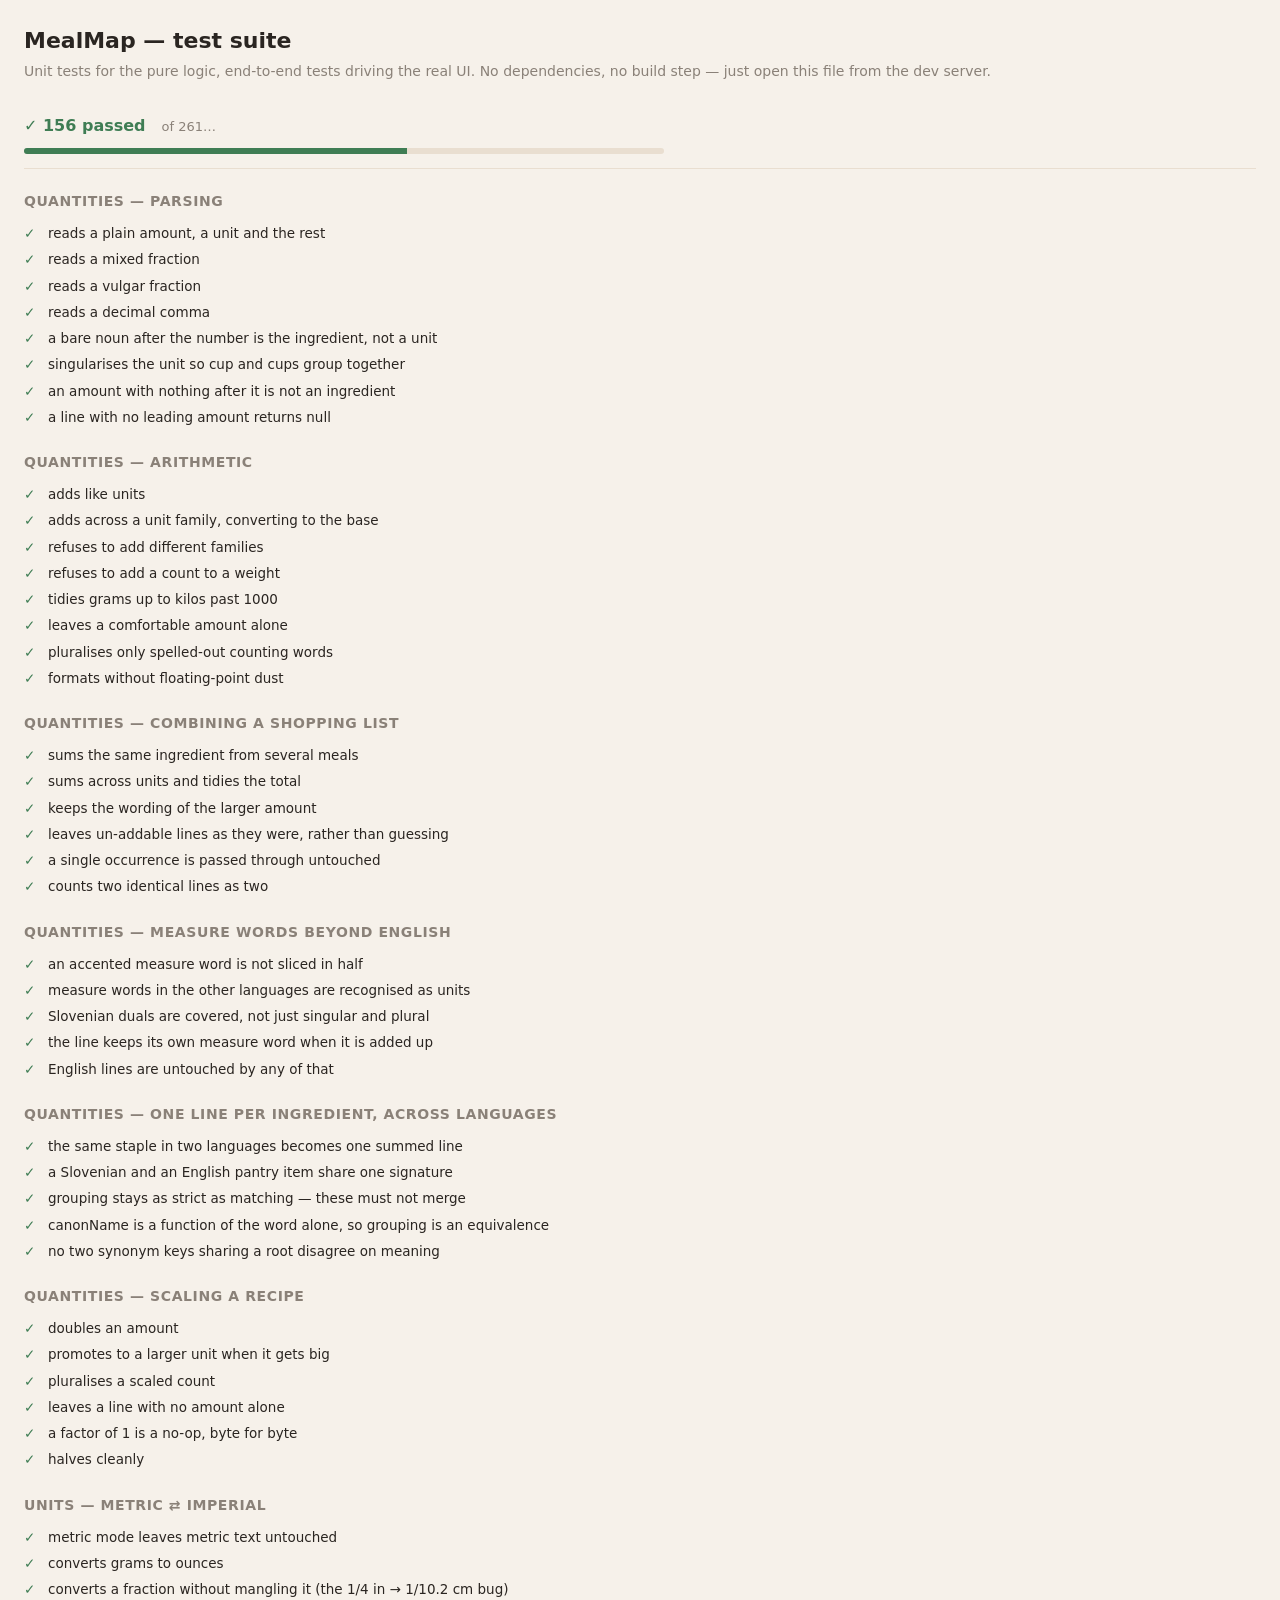
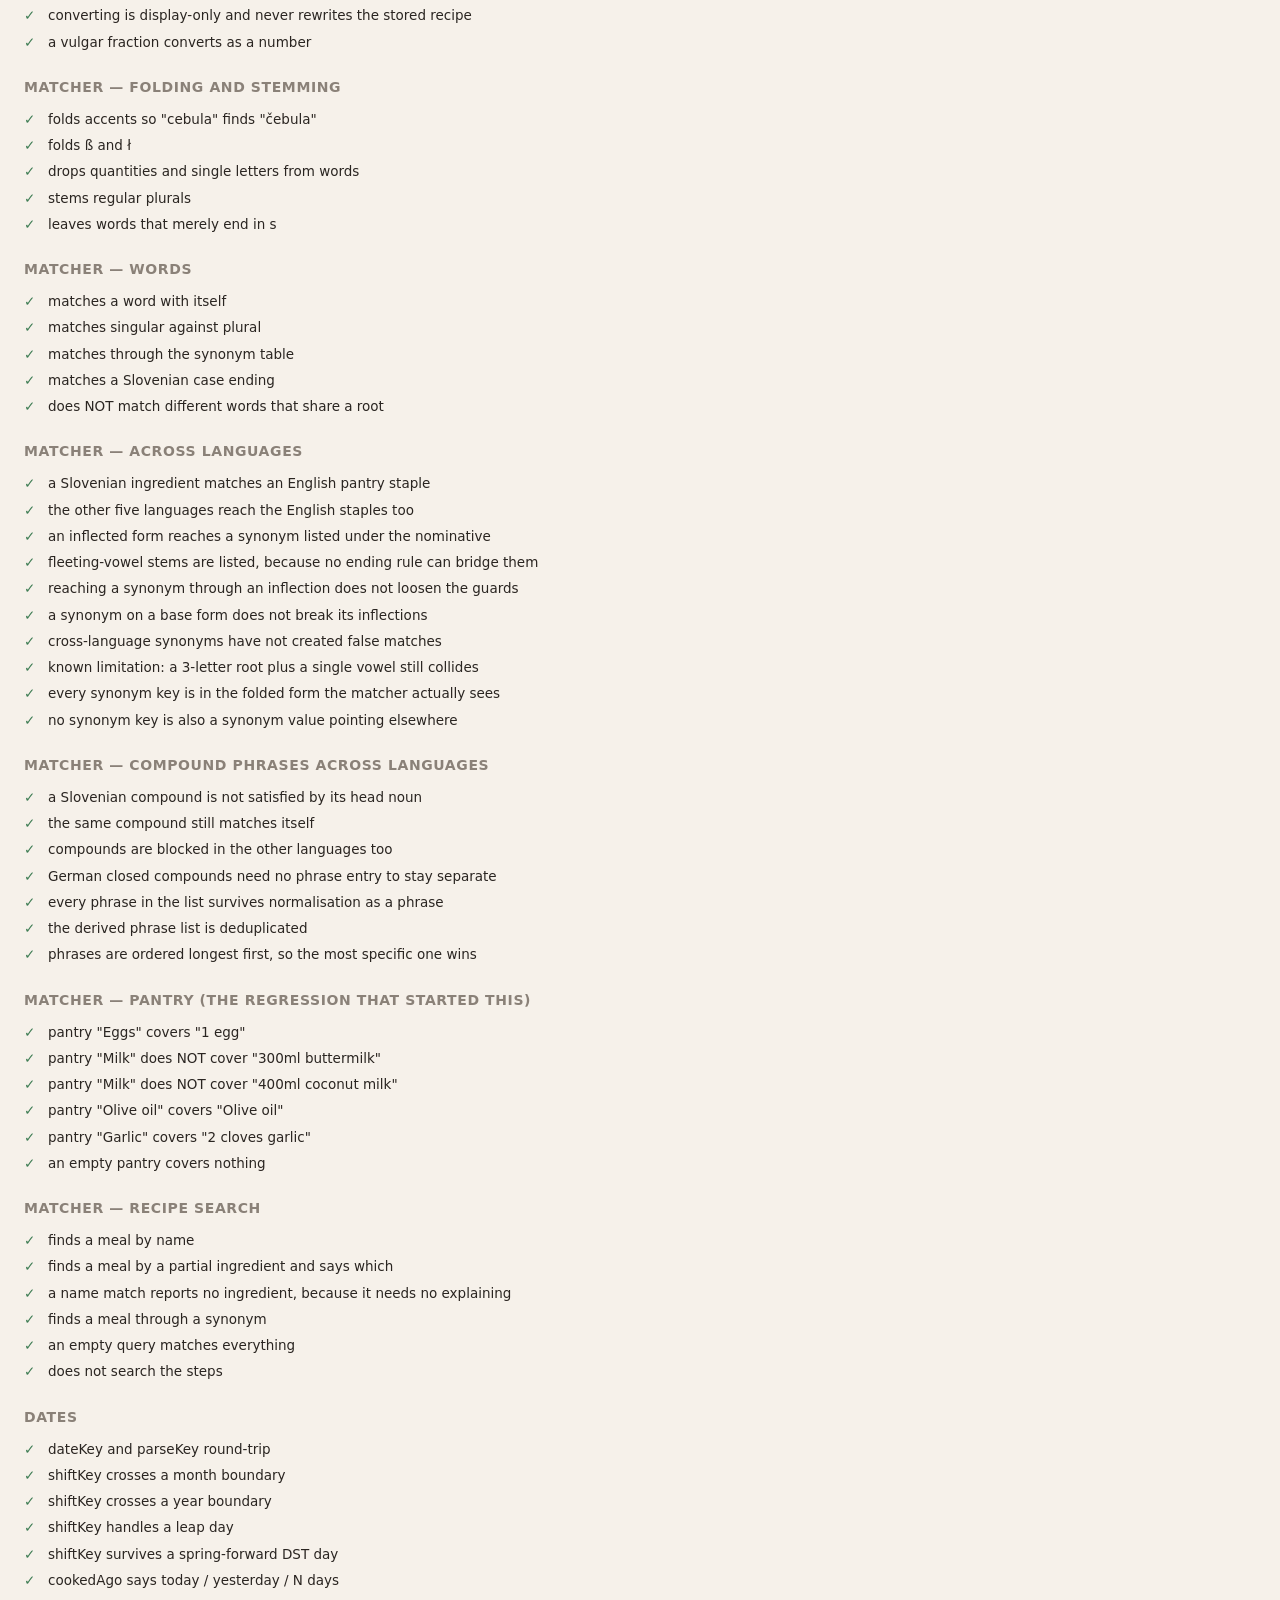
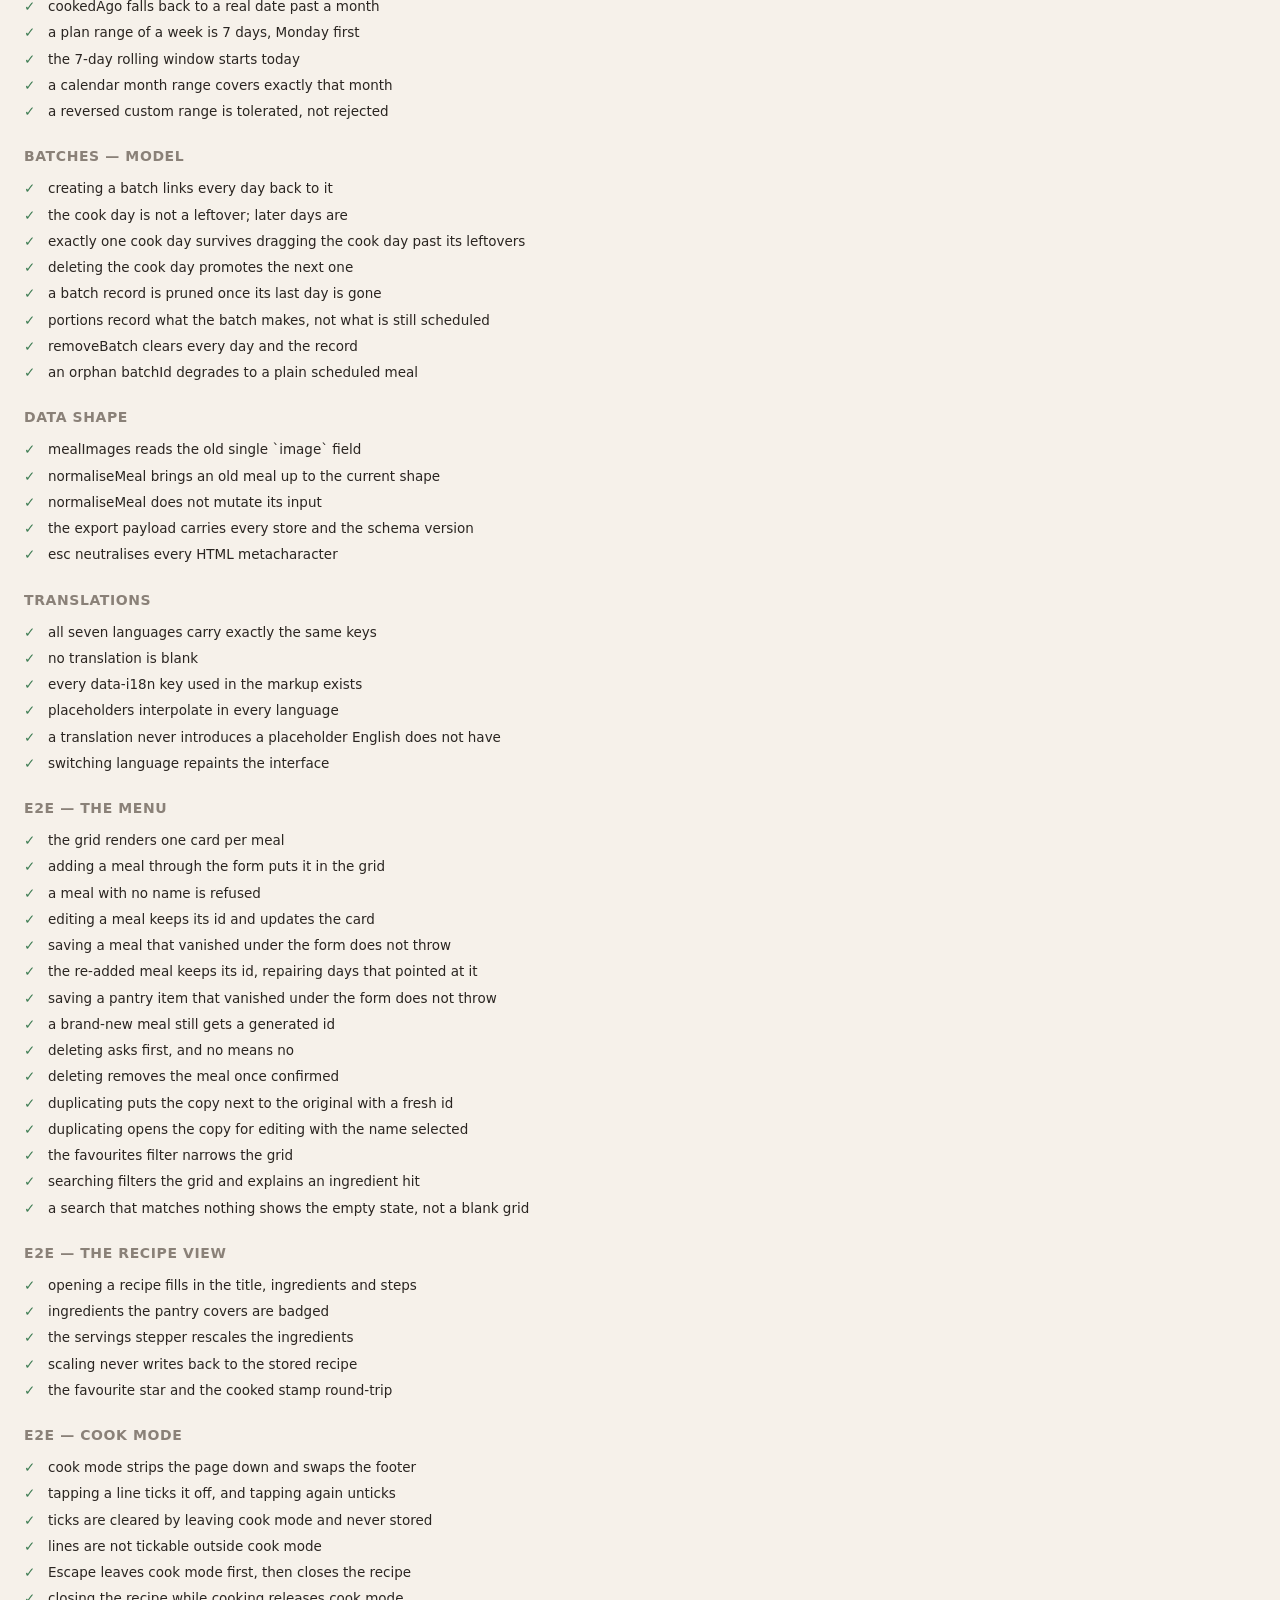
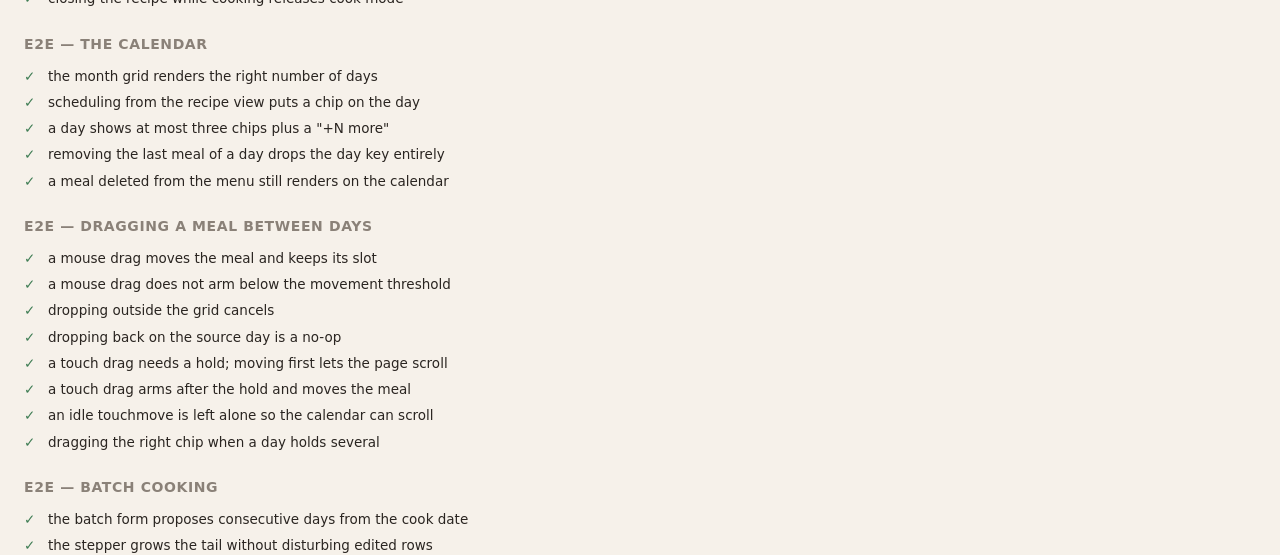
==== tests.html @ da61f074 "MealMap — a meal planner with no back end Recipes, a pantry, a shopping list that writes itself from" ====
<!doctype html>
<html lang="en">
<head>
<meta charset="utf-8">
<meta name="viewport" content="width=device-width, initial-scale=1">
<title>MealMap — test suite</title>
<style>
  :root{
    --bg:#f6f1ea; --surface:#fff; --ink:#2a2521; --muted:#8a8178; --line:#e9ded0;
    --pass:#3f7d54; --fail:#c0392b; --accent:#c75d3c;
  }
  *{box-sizing:border-box}
  body{margin:0; font:14px/1.5 ui-sans-serif,system-ui,-apple-system,"Segoe UI",Roboto,sans-serif;
       background:var(--bg); color:var(--ink); padding:24px}
  h1{font-size:22px; margin:0 0 4px}
  .sub{color:var(--muted); margin:0 0 20px}
  #summary{position:sticky; top:0; z-index:5; background:var(--bg); padding:12px 0 14px; border-bottom:1px solid var(--line); margin-bottom:16px}
  .tally{display:inline-flex; gap:16px; align-items:baseline; font-size:16px; font-weight:600}
  .tally .ok{color:var(--pass)} .tally .no{color:var(--fail)} .tally .dim{color:var(--muted); font-weight:400; font-size:13px}
  .bar{height:6px; border-radius:3px; background:var(--line); overflow:hidden; margin-top:10px; max-width:640px}
  .bar > i{display:block; height:100%; background:var(--pass); width:0; transition:width .2s}
  .bar.bad > i{background:var(--fail)}
  h2{font-size:14px; text-transform:uppercase; letter-spacing:.6px; color:var(--muted);
     margin:22px 0 8px; font-weight:700}
  .t{display:flex; gap:9px; align-items:flex-start; padding:3px 0; font-size:13.5px}
  .t .mark{flex:none; width:15px; font-weight:700}
  .t.pass .mark{color:var(--pass)} .t.fail .mark{color:var(--fail)}
  .t.fail{color:var(--fail)}
  .why{margin:3px 0 8px 24px; padding:8px 11px; background:#fdecec; border-left:3px solid var(--fail);
       border-radius:0 7px 7px 0; font-family:ui-monospace,Menlo,Consolas,monospace; font-size:12px; white-space:pre-wrap}
  #app{position:fixed; left:-10000px; top:0; width:1280px; height:900px; border:0}
  .note{max-width:640px; color:var(--muted); font-size:12.5px; margin-top:26px; padding-top:14px; border-top:1px solid var(--line)}
  code{background:#00000010; padding:1px 4px; border-radius:4px}
</style>
</head>
<body>

<h1>MealMap — test suite</h1>
<p class="sub">Unit tests for the pure logic, end-to-end tests driving the real UI. No dependencies, no build step — just open this file from the dev server.</p>

<div id="summary"><span class="tally"><span class="dim">running…</span></span><div class="bar"><i></i></div></div>
<div id="results"></div>

<p class="note">
  The app runs in a hidden iframe. <strong>Persistence is stubbed for the whole run</strong> —
  <code>putKey</code>, the single choke point for every write, is replaced with a recorder — so no
  test can reach your real <code>localStorage</code> or IndexedDB data, while the save logic above
  it stays under test. Two of the tests below assert exactly that. Every test starts from a fixed
  fixture, so tests cannot leak into one another.
</p>

<iframe id="app" src="index.html"></iframe>

<script>
/* ============================================================
   Tiny test framework
   ============================================================ */
const TESTS = [];
let GROUP = '';
function group(g){ GROUP = g; }
function test(name, fn){ TESTS.push({ group: GROUP, name, fn }); }

class Failure extends Error {}
function fail(msg){ throw new Failure(msg); }
function ok(cond, msg){ if(!cond) fail(msg || 'expected a truthy value'); }
function notOk(cond, msg){ if(cond) fail(msg || 'expected a falsy value'); }
const show = v => typeof v === 'string' ? JSON.stringify(v) : JSON.stringify(v) ?? String(v);
function eq(actual, expected, msg){
  if(JSON.stringify(actual) !== JSON.stringify(expected))
    fail((msg ? msg + '\n' : '') + 'expected: ' + show(expected) + '\n  actual: ' + show(actual));
}
function near(actual, expected, tol, msg){
  if(Math.abs(actual - expected) > (tol ?? 1e-9))
    fail((msg ? msg + '\n' : '') + 'expected ' + expected + ' ±' + tol + ', got ' + actual);
}
function throws(fn, msg){
  try{ fn(); }catch(e){ return; }
  fail(msg || 'expected it to throw, but it did not');
}

/* ============================================================
   App handle
   ------------------------------------------------------------
   The app is one classic <script>, so its `let`/`const` globals (menu, schedule,
   batches, I18N, DRAG, …) live in the global *lexical* environment and are NOT
   properties of `window` — `frame.contentWindow.menu` is undefined. Only
   `function` declarations end up on the window object.

   So `A` is a proxy that resolves every name by evaluating it *inside* the app's
   realm, where the lexical bindings are visible. Reading goes through
   `new win.Function('return menu')`; writing through
   `new win.Function('v', 'menu = v')`. Both are cached.

   Resolving lexically first also avoids a trap: any element with an id becomes a
   window property, so a plain `win.menuGrid` could hand back the element rather
   than the const that shadows it.
   ============================================================ */
let A = null;
function appBridge(win){
  const getters = new Map(), setters = new Map();
  return new Proxy({}, {
    has(){ return true; },
    get(_, prop){
      if(typeof prop !== 'string') return undefined;
      let g = getters.get(prop);
      if(!g){
        try{ g = new win.Function('return ' + prop); }catch(e){ g = () => undefined; }
        getters.set(prop, g);
      }
      try{ return g(); }
      catch(e){ return win[prop]; }        // not a binding at all (e.g. a probe for `then`)
    },
    set(_, prop, value){
      let s = setters.get(prop);
      if(!s){
        try{ s = new win.Function('__v', prop + ' = __v'); }catch(e){ s = null; }
        setters.set(prop, s);
      }
      try{ if(s) s(value); else win[prop] = value; }
      catch(e){ win[prop] = value; }       // assigning a const throws; fall back to the window
      return true;
    }
  });
}

/* ============================================================
   Fixtures
   ============================================================ */
const FIXTURE = {
  menu: [
    { id:'t_pancake', name:'Buttermilk Pancakes', category:'Breakfast', emoji:'🥞', time:25, servings:4,
      desc:'Light stacked pancakes.',
      ingredients:['200g flour','2 tbsp sugar','1 egg','300ml buttermilk','2 tbsp melted butter','Pinch of salt'],
      steps:['Whisk the dry things.','Fold in the wet.','Fry until golden.'] },
    { id:'t_pasta', name:'Mushroom Pasta', category:'Main', emoji:'🍝', time:30, servings:2,
      desc:'Creamy and quick.',
      ingredients:['250g tagliatelle','300g mushrooms, sliced','2 cloves garlic','200ml cream','Olive oil'],
      steps:['Boil the pasta.','Sear the mushrooms.','Combine.'] },
    { id:'t_curry', name:'Chickpea Curry', category:'Main', emoji:'🍛', time:40, servings:4,
      desc:'Better the next day.',
      ingredients:['2 cans chickpeas','1 onion','2 cloves garlic','400ml coconut milk','2 tbsp curry powder'],
      steps:['Fry the onion.','Add everything else.','Simmer.'] },
    { id:'t_salad', name:'Garden Salad', category:'Side', emoji:'🥗', time:15, servings:4,
      ingredients:['1 lettuce','2 tomatoes','1 cucumber','Olive oil'], steps:['Chop.','Toss.'] }
  ],
  pantry: [
    { id:'p_oil',   name:'Olive oil',   category:'Oils',   emoji:'🫒' },
    { id:'p_garlic',name:'Garlic',      category:'Veg',    emoji:'🧄' },
    { id:'p_salt',  name:'Salt',        category:'Basics', emoji:'🧂' },
    { id:'p_eggs',  name:'Eggs',        category:'Dairy',  emoji:'🥚' },
    { id:'p_milk',  name:'Milk',        category:'Dairy',  emoji:'🥛', low:true }
  ],
  schedule: {},
  shopping: [],
  batches: []
};

let stubbedSaves = 0;
let REAL_PUT_KEY = null;      // the genuine putKey, for tests that want a real write to a scratch key
const PUT_LOG = [];           // keys the stubbed putKey was asked to write
function resetFixture(){
  A.menu     = JSON.parse(JSON.stringify(FIXTURE.menu));
  A.pantry   = JSON.parse(JSON.stringify(FIXTURE.pantry));
  A.schedule = JSON.parse(JSON.stringify(FIXTURE.schedule));
  A.shopping = JSON.parse(JSON.stringify(FIXTURE.shopping));
  A.batches  = JSON.parse(JSON.stringify(FIXTURE.batches));
  A.calDate  = new Date(2026, 6, 1);          // July 2026, a month with a Wednesday 1st
  A.currentRecipeId = null;
  A.recipeServings = null;
  A.favOnly = false;
  A.setUnits('metric');
  A.setLang('en');
  A.exitCookMode();
  A.searchInput.value = '';
  A.categoryFilter.value = '';
  A.document.querySelectorAll('.overlay.open').forEach(o=>A.close(o));
  A.renderMenu(); A.renderPantry(); A.renderShopping(); A.renderCalendar();
}

// July 2026 date keys, so tests never depend on when they are run.
const K = d => '2026-07-' + String(d).padStart(2, '0');
const $  = sel => A.document.querySelector(sel);
const $$ = sel => [...A.document.querySelectorAll(sel)];
const vis = el => !!el && el.offsetParent !== null;
const wait = ms => new Promise(r => setTimeout(r, ms));

/* save() now takes the stores a call site touched, so `menu` (which carries the
   photos) is not serialised when all that changed was a shopping tick. Getting
   that list wrong would silently fail to persist something, so rather than trust
   each call site, this derives what *actually* changed by diffing every store
   around the action and fails if a narrowed save missed any of it.
   PUT_LOG is what the stubbed putKey was asked to write. */
async function auditSave(action){
  const before = A.STORES.map(s => [s.key, JSON.stringify(s.get())]);
  PUT_LOG.length = 0;
  await action();
  const changed = before
    .filter(([key, was]) => JSON.stringify(A.STORES.find(s => s.key === key).get()) !== was)
    .map(([key]) => key);
  const missed = changed.filter(key => !PUT_LOG.includes(key));
  eq(missed, [], 'these stores changed but were not saved');
  return { changed, written: [...new Set(PUT_LOG)] };
}

/* ---------- fake fetch ----------
   The AI and OneDrive paths are the only substantial code that cannot be run for
   real: they need live credentials and, for OneDrive, an https origin. Swapping
   `fetch` lets everything up to the network boundary be tested — which URL is
   called, what headers go with it, what the body says, and how each provider's
   response and error shapes are unpicked.
   `reply` is a function of (url, opts) returning {status?, json?, text?}. */
function fakeFetch(reply){
  const calls = [];
  const real = A.fetch;
  A.fetch = async (url, opts = {}) => {
    calls.push({ url: String(url), opts, headers: opts.headers || {},
                 body: opts.body ? JSON.parse(opts.body) : null });
    const r = (typeof reply === 'function' ? reply(String(url), opts) : reply) || {};
    const status = r.status ?? 200;
    const text = r.text ?? JSON.stringify(r.json ?? {});
    return { ok: status >= 200 && status < 300, status,
             json: async () => (r.json ?? JSON.parse(text)), text: async () => text };
  };
  return { calls, restore(){ A.fetch = real; } };
}
async function withFetch(reply, fn){
  const f = fakeFetch(reply);
  try{ return await fn(f.calls); } finally { f.restore(); }
}
/* A minimal well-formed recipe, as a provider would hand it back. */
const AI_RECIPE = {
  name:'Testna jed', category:'Main', emoji:'🍲', time:35, servings:4,
  desc:'Ena poved.', ingredients:['500 g moke','2 jajci'], steps:['Zmešaj.','Speci.'],
  image:null, images:[], sourceUrl:'https://example.test/r', nutrition:null
};
/* Runs fn with a throwaway provider/key in place, then puts back whatever was
   there — the user may have a real API key stored, and these tests must not
   leave it changed even if one of them throws.

   The key box is set as well as storage, and not only for tidiness: the box now
   outranks storage, and the iframe fills it from the real stored key at boot.
   Seeding storage alone would leave a genuine key in the box for aiKeyVal() to
   pick up, so these tests would pass on a machine with no key and fail on the
   author's — while quietly putting their real key into the assertions. */
const AI_SETTINGS = ['aiProvider','aiKey','aiModel'];
async function withAiKey(provider, fn, model){
  const saved = AI_SETTINGS.map(k => [A.STORE[k], A.localStorage.getItem(A.STORE[k])]);
  const box = WIN.document.getElementById('aiKey');
  const savedBox = box.value;
  try{
    A.localStorage.setItem(A.STORE.aiProvider, provider);
    A.localStorage.setItem(A.STORE.aiKey, 'TEST-KEY-NOT-REAL');
    A.localStorage.setItem(A.STORE.aiModel, model || '');
    box.value = 'TEST-KEY-NOT-REAL';
    return await fn();
  } finally {
    saved.forEach(([k, v]) => v === null ? A.localStorage.removeItem(k) : A.localStorage.setItem(k, v));
    box.value = savedBox;
  }
}

/* Drives the app's confirm modal, which askConfirm() awaits. */
async function answerConfirm(yes){
  for(let i = 0; i < 50 && !$('#confirmOverlay.open'); i++) await wait(4);
  ok($('#confirmOverlay.open'), 'expected the confirm modal to open');
  $(yes ? '#confirmYes' : '#confirmNo').click();
  await wait(10);
}

/* Synthesises a pointer drag over the calendar. Mouse arms on distance,
   touch arms on a hold — both paths are exercised below. */
function pointerAt(type, x, y, opts = {}){
  const target = opts.on || A.document.elementFromPoint(x, y) || A.document;
  target.dispatchEvent(new A.PointerEvent(type, {
    clientX:x, clientY:y, pointerId:opts.pointerId ?? 1, pointerType:opts.pointerType || 'mouse',
    button:0, buttons: type === 'pointerup' ? 0 : 1, bubbles:true, cancelable:true
  }));
}
const dayCell = d => $(`.day[data-date="${K(d)}"]`);
const centreOf = el => { const r = el.getBoundingClientRect(); return [r.left + r.width/2, r.top + r.height/2]; };
/* A drag is measured with getBoundingClientRect and resolved with
   elementFromPoint, so the calendar has to actually be laid out. While
   #calendarView is display:none its boxes are all zero-sized and every drag
   silently lands nowhere. */
function showCalendar(){
  $('.tab[data-view="calendar"]').click();
  ok(centreOf(dayCell(1))[1] > 0, 'the calendar must be visible for a drag to be meaningful');
}
function dragChip(fromDay, toDay, chipIndex = 0){
  showCalendar();
  const chip = dayCell(fromDay).querySelectorAll('.meal-chip[data-i]')[chipIndex];
  ok(chip, 'no chip to drag on day ' + fromDay);
  const [cx, cy] = centreOf(chip), [tx, ty] = centreOf(dayCell(toDay));
  pointerAt('pointerdown', cx, cy, { on: chip });
  pointerAt('pointermove', cx + 20, cy);
  pointerAt('pointermove', tx, ty);
  pointerAt('pointerup',   tx, ty);
}

/* ============================================================
   UNIT — quantities
   ============================================================ */
group('Quantities — parsing');
// `unitText` carries the line's own measure word when it differs from the
// canonical one — empty for English, which is why it reads as noise here.
test('reads a plain amount, a unit and the rest', () => {
  eq(A.parseQty('500 g potatoes'), { qty:500, unit:'g', unitText:'', rest:'potatoes' });
});
test('reads a mixed fraction', () => {
  eq(A.parseQty('1 1/2 kg potatoes'), { qty:1.5, unit:'kg', unitText:'', rest:'potatoes' });
});
test('reads a vulgar fraction', () => {
  eq(A.parseQty('½ cup sugar'), { qty:0.5, unit:'cup', unitText:'', rest:'sugar' });
});
test('reads a decimal comma', () => {
  eq(A.parseQty('1,5 l milk'), { qty:1.5, unit:'l', unitText:'', rest:'milk' });
});
test('a bare noun after the number is the ingredient, not a unit', () => {
  eq(A.parseQty('2 eggs'), { qty:2, unit:'', unitText:'', rest:'eggs' });
});
test('singularises the unit so cup and cups group together', () => {
  eq(A.parseQty('2 cups flour').unit, 'cup');
});
test('an amount with nothing after it is not an ingredient', () => {
  eq(A.parseQty('500 g'), null);
});
test('a line with no leading amount returns null', () => {
  eq(A.parseQty('Salt to taste'), null);
});

group('Quantities — arithmetic');
test('adds like units', () => eq(A.addQty({qty:2,unit:'g'}, {qty:3,unit:'g'}), {qty:5,unit:'g'}));
test('adds across a unit family, converting to the base', () => {
  eq(A.addQty({qty:1,unit:'kg'}, {qty:500,unit:'g'}), {qty:1500,unit:'g'});
});
test('refuses to add different families', () => {
  eq(A.addQty({qty:1,unit:'g'}, {qty:1,unit:'ml'}), null);
});
test('refuses to add a count to a weight', () => {
  eq(A.addQty({qty:1,unit:'clove'}, {qty:1,unit:'g'}), null);
});
test('tidies grams up to kilos past 1000', () => eq(A.tidyQty({qty:1200,unit:'g'}), {qty:1.2,unit:'kg'}));
test('leaves a comfortable amount alone', () => eq(A.tidyQty({qty:800,unit:'g'}), {qty:800,unit:'g'}));
test('pluralises only spelled-out counting words', () => {
  eq(A.pluralUnit('clove', 3), 'cloves');
  eq(A.pluralUnit('g', 500), 'g',    'grams must stay "g"');
  eq(A.pluralUnit('tbsp', 4), 'tbsp','tbsp must stay "tbsp"');
  eq(A.pluralUnit('clove', 1), 'clove');
  eq(A.pluralUnit('pinch', 2), 'pinches', 'ch takes -es');
});
test('formats without floating-point dust', () => {
  eq(A.fmtQty(0.1 + 0.2), '0.3');
  eq(A.fmtQty(1.005), '1');
});

group('Quantities — combining a shopping list');
test('sums the same ingredient from several meals', () => {
  eq(A.combineIngredients(['2 cloves garlic','3 cloves garlic']), ['5 cloves garlic']);
});
test('sums across units and tidies the total', () => {
  eq(A.combineIngredients(['500 g flour','1 kg flour']), ['1.5 kg flour']);
});
test('keeps the wording of the larger amount', () => {
  eq(A.combineIngredients(['1 onion','2 onions']), ['3 onions']);
});
test('leaves un-addable lines as they were, rather than guessing', () => {
  const out = A.combineIngredients(['2 cloves garlic','1 head garlic']);
  eq(out.length, 2, 'cloves + heads cannot be added');
});
test('a single occurrence is passed through untouched', () => {
  eq(A.combineIngredients(['2 cloves garlic']), ['2 cloves garlic']);
});
test('counts two identical lines as two', () => {
  eq(A.combineIngredients(['1 slice bread','1 slice bread']), ['2 slices bread']);
});

group('Quantities — measure words beyond English');
test('an accented measure word is not sliced in half', () => {
  // With the old [a-zA-Z] unit pattern this matched only "plo" and glued the
  // rest back on as " čevinke", corrupting the line and its signature.
  const p = A.parseQty('3 pločevinke polovičk breskev');
  eq(p.qty, 3);
  eq(p.rest, 'polovičk breskev');
  notOk(/plo /.test(p.rest), 'the word must survive intact');
});
test('measure words in the other languages are recognised as units', () => {
  [['2 žlici olja','tbsp'], ['1 žlička soli','tsp'], ['1 ščepec soli','pinch'],
   ['3 stroki česna','clove'], ['3 pločevinke breskev','can'],
   ['2 EL Öl','tbsp'], ['1 Prise Salz','pinch'], ['2 Zehen Knoblauch','clove'],
   ['2 cucharadas de aceite','tbsp'], ['1 pizca de sal','pinch'],
   ['2 cuillères d’huile','tbsp'], ['1 gousse d’ail','clove'],
   ['2 cucchiai di olio','tbsp'], ['1 spicchio di aglio','clove'],
   ['2 colheres de azeite','tbsp'], ['1 pitada de sal','pinch']]
    .forEach(([line, unit]) => eq(A.parseQty(line).unit, unit, line));
});
test('Slovenian duals are covered, not just singular and plural', () => {
  ['žlica','žlici','žlice','žlic'].forEach(w => eq(A.parseQty('2 ' + w + ' olja').unit, 'tbsp', w));
  ['pločevinka','pločevinki','pločevinke','pločevink'].forEach(w =>
    eq(A.parseQty('2 ' + w + ' breskev').unit, 'can', w));
});
test('the line keeps its own measure word when it is added up', () => {
  eq(A.combineIngredients(['2 žlici olja','1 žlica olja']), ['3 žlici olja']);
  eq(A.combineIngredients(['3 pločevinke breskev','2 pločevinki breskev']), ['5 pločevinke breskev']);
  eq(A.scaleIngredient('2 žlici olja', 2), '4 žlici olja', 'not "4 tbsp olja"');
});
test('English lines are untouched by any of that', () => {
  eq(A.parseQty('500 g flour'), { qty:500, unit:'g', unitText:'', rest:'flour' });
  eq(A.parseQty('2 cups flour').unit, 'cup');
  eq(A.parseQty('2 eggs'), { qty:2, unit:'', unitText:'', rest:'eggs' });
  eq(A.combineIngredients(['1 can beans','2 cans beans']), ['3 cans beans']);
  eq(A.scaleIngredient('1 can beans', 2), '2 cans beans');
});

group('Quantities — one line per ingredient, across languages');
test('the same staple in two languages becomes one summed line', () => {
  const cases = [
    [['500 g flour','480 g moke'],                          '980 g flour'],
    [['400 ml coconut milk','400 ml kokosovega mleka'],      '800 ml coconut milk'],
    [['300 ml buttermilk','200 ml pinjenca'],                '500 ml buttermilk'],
    [['1 tsp baking powder','1 žlička pecilnega praška'],    '2 tsp baking powder'],
    [['2 tbsp olive oil','2 žlici oljčnega olja'],           '4 tbsp olive oil'],
  ];
  cases.forEach(([lines, want]) => eq(A.combineIngredients(lines), [want], lines.join(' + ')));
});
test('a Slovenian and an English pantry item share one signature', () => {
  [['flour','moke'], ['milk','mleka'], ['sugar','sladkorja'], ['butter','masla'],
   ['eggs','jajca'], ['tomatoes','tomates'], ['onion','cebula']]
    .forEach(([en, other]) => eq(A.ingSignature(other), A.ingSignature(en), other + ' vs ' + en));
});
test('grouping stays as strict as matching — these must not merge', () => {
  const apart = [
    ['1 l milk','400 ml kokosovega mleka'],
    ['1 l milk','300 ml pinjenca'],
    ['200 ml cream','200 g kisle smetane'],
    ['200 g sour cream','200 g crème fraîche'],
    ['500 g flour','50 g koruzne moke'],
    ['100 ml olja','2 žlici oljčnega olja'],
    ['10 g soli','200 g solate'],
  ];
  apart.forEach(lines => eq(A.combineIngredients(lines).length, 2, lines.join(' + ') + ' must stay apart'));
});
test('canonName is a function of the word alone, so grouping is an equivalence', () => {
  // Order must not decide who groups with whom — that is why grouping uses a
  // signature rather than the deliberately fuzzy wordsMatch.
  const words = ['moke','flour','mleka','milk','soli','salt','tomate','tomato','solata'];
  words.forEach(a => words.forEach(b => {
    if(A.canonName(a) === A.canonName(b)) eq(A.canonName(b), A.canonName(a), a + '/' + b);
  }));
  eq(A.canonName('moke'), 'flour');
  eq(A.canonName('flour'), 'flour');
  eq(A.canonName('solata'), 'solata', 'salad must not be pulled onto salt');
});
test('no two synonym keys sharing a root disagree on meaning', () => {
  // If they did, a word inflected off both could canonicalise either way and
  // grouping would stop being deterministic.
  const keys = Object.keys(A.SYNONYMS), clashes = [];
  keys.forEach((a, i) => keys.slice(i + 1).forEach(b => {
    if(A.sharesRoot(a, b) && A.SYNONYMS[a] !== A.SYNONYMS[b])
      clashes.push(a + '(' + A.SYNONYMS[a] + ') vs ' + b + '(' + A.SYNONYMS[b] + ')');
  }));
  eq(clashes, []);
});

group('Quantities — scaling a recipe');
test('doubles an amount', () => eq(A.scaleIngredient('250g tagliatelle', 2), '500 g tagliatelle'));
test('promotes to a larger unit when it gets big', () => eq(A.scaleIngredient('500 g flour', 3), '1.5 kg flour'));
test('pluralises a scaled count', () => eq(A.scaleIngredient('1 can beans', 2), '2 cans beans'));
test('leaves a line with no amount alone', () => eq(A.scaleIngredient('Salt to taste', 3), 'Salt to taste'));
test('a factor of 1 is a no-op, byte for byte', () => eq(A.scaleIngredient('250g tagliatelle', 1), '250g tagliatelle'));
test('halves cleanly', () => eq(A.scaleIngredient('2 cloves garlic', 0.5), '1 clove garlic'));

/* ============================================================
   UNIT — units conversion
   ============================================================ */
group('Units — metric ⇄ imperial');
test('metric mode leaves metric text untouched', () => {
  A.setUnits('metric');
  eq(A.convUnits('500 g flour'), '500 g flour');
});
test('converts grams to ounces', () => {
  A.setUnits('imperial');
  ok(/oz/.test(A.convUnits('100 g flour')), 'expected oz, got ' + A.convUnits('100 g flour'));
});
test('converts a fraction without mangling it (the 1/4 in → 1/10.2 cm bug)', () => {
  A.setUnits('metric');
  const got = A.convUnits('1/4 in thick');
  notOk(/\//.test(got), 'a converted fraction must not keep its slash: ' + got);
  ok(/cm/.test(got), 'expected cm, got ' + got);
  near(parseFloat(got), 0.6, 0.1);
});
test('converting is display-only and never rewrites the stored recipe', () => {
  resetFixture();
  const before = JSON.stringify(A.menu);
  A.setUnits('imperial'); A.setUnits('metric');
  eq(JSON.stringify(A.menu), before, 'the stored meal changed during a unit toggle');
});
test('a vulgar fraction converts as a number', () => {
  A.setUnits('metric');
  const got = A.convUnits('½ in');
  ok(/cm/.test(got) && !/½/.test(got), got);
});

/* ============================================================
   UNIT — the ingredient matcher
   ============================================================ */
group('Matcher — folding and stemming');
test('folds accents so "cebula" finds "čebula"', () => eq(A.foldText('Čebula'), 'cebula'));
test('folds ß and ł', () => { eq(A.foldText('Weißmehl'), 'weissmehl'); eq(A.foldText('Łosoś'), 'losos'); });
test('drops quantities and single letters from words', () => eq(A.rawWords('200g plain flour'), ['plain','flour']));
test('stems regular plurals', () => {
  eq(A.stemWord('eggs'), 'egg');
  eq(A.stemWord('tomatoes'), 'tomato');
  eq(A.stemWord('berries'), 'berry');
});
test('leaves words that merely end in s', () => {
  eq(A.stemWord('glass'), 'glass');
  eq(A.stemWord('hummus'), 'hummus');
});

group('Matcher — words');
test('matches a word with itself', () => ok(A.wordsMatch('egg','egg')));
test('matches singular against plural', () => ok(A.wordsMatch('egg','eggs')));
test('matches through the synonym table', () => ok(A.wordsMatch('aubergine','eggplant')));
test('matches a Slovenian case ending', () => ok(A.wordsMatch('skuta','skute')));
test('does NOT match different words that share a root', () => {
  notOk(A.wordsMatch('pea','pear'),        'pea/pear');
  notOk(A.wordsMatch('sol','solata'),      'sol/solata');
  notOk(A.wordsMatch('chicken','chickpea'),'chicken/chickpea');
});

group('Matcher — across languages');
test('a Slovenian ingredient matches an English pantry staple', () => {
  const pairs = [['mleko','milk'],['moka','flour'],['sladkor','sugar'],['jajce','egg'],
                 ['maslo','butter'],['sol','salt'],['olje','oil'],['cesen','garlic'],['sir','cheese']];
  pairs.forEach(([sl, en]) => ok(A.wordsMatch(sl, en), sl + ' should match ' + en));
});
test('the other five languages reach the English staples too', () => {
  [['leche','milk'],['lait','milk'],['milch','milk'],['latte','milk'],['leite','milk'],
   ['harina','flour'],['farine','flour'],['mehl','flour'],['farinha','flour'],
   ['huevo','egg'],['oeuf','egg'],['uovo','egg'],['ovo','egg'],
   ['zwiebel','onion'],['cipolla','onion'],['cebolla','onion'],
   ['knoblauch','garlic'],['aglio','garlic'],['ail','garlic']]
    .forEach(([w, en]) => ok(A.wordsMatch(w, en), w + ' should match ' + en));
});
test('an inflected form reaches a synonym listed under the nominative', () => {
  // Slovenian ingredient lines are written in the genitive, so this is the case
  // that actually occurs: "480 g moke", never "moka".
  A.pantry = [{ id:'p', name:'Flour' }];
  ok(A.inPantry('480 g moke'), 'moke -> moka -> flour');
  A.pantry = [{ id:'p', name:'Butter' }];
  ok(A.inPantry('250 g hladnega masla'), 'masla -> maslo -> butter');
  A.pantry = [{ id:'p', name:'Salt' }];
  ok(A.inPantry('1 ščepec soli'), 'soli -> sol -> salt');
  A.pantry = [{ id:'p', name:'Sugar' }];
  ok(A.inPantry('200 g sladkorja'), 'sladkorja -> sladkor -> sugar');
});
test('fleeting-vowel stems are listed, because no ending rule can bridge them', () => {
  // česen -> česna and poper -> popra change the root, not just the ending.
  A.pantry = [{ id:'p', name:'Garlic' }];
  ok(A.inPantry('2 stroka česna'));
  A.pantry = [{ id:'p', name:'Pepper' }];
  ok(A.inPantry('ščepec popra'));
});
test('reaching a synonym through an inflection does not loosen the guards', () => {
  const blocked = [
    ['Sol',     '200 g solate'],
    ['Sladkor', '3 žlice sladkorja v prahu'],
    ['Moka',    '50 g koruzne moke'],
    ['Mleko',   '400 ml kokosovega mleka'],
    ['Smetana', '200 g kisle smetane'],
    ['Olje',    '2 žlici oljčnega olja'],
  ];
  blocked.forEach(([have, want]) => {
    A.pantry = [{ id:'p', name:have }];
    notOk(A.inPantry(want), have + ' must not cover "' + want + '"');
  });
});
test('a synonym on a base form does not break its inflections', () => {
  // sol -> salt canonicalises one form only; the stems still have to match.
  ok(A.wordsMatch('sol','soli'),   'Slovenian sol/soli');
  ok(A.wordsMatch('maslo','masla'),'Slovenian maslo/masla');
  ok(A.wordsMatch('mleko','mleka'),'Slovenian mleko/mleka');
});
test('cross-language synonyms have not created false matches', () => {
  notOk(A.wordsMatch('sol','solata'),    'salt must not match salad');
  notOk(A.wordsMatch('sale','salame'),   'Italian salt must not match salami');
  notOk(A.wordsMatch('aceite','aceto'),  'Spanish oil must not match Italian vinegar');
  notOk(A.wordsMatch('mela','meal'),     'Italian apple must not match meal');
  notOk(A.wordsMatch('med','medium'),    'Slovenian honey must not match "medium"');
});
test('known limitation: a 3-letter root plus a single vowel still collides', () => {
  // Pinned rather than hidden. "pane"/"pan" share a 3-letter root and differ by
  // one vowel, which the rule must accept because maslo/masla is exactly that
  // shape. It predates the cross-language synonyms — the stem rule never
  // consulted SYNONYMS. Fixing it means a real morphology table, not a tweak.
  ok(A.wordsMatch('pane','pan'), 'if this ever goes false the root rule changed — check maslo/masla still works');
  ok(A.wordsMatch('maslo','masla'), 'the inflection this collision is the price of');
});
test('every synonym key is in the folded form the matcher actually sees', () => {
  const bad = Object.keys(A.SYNONYMS).filter(k => A.foldText(k) !== k);
  eq(bad, [], 'these keys carry accents or capitals and can never be looked up');
});
test('no synonym key is also a synonym value pointing elsewhere', () => {
  const conflicts = Object.entries(A.SYNONYMS)
    .filter(([k, v]) => A.SYNONYMS[v] && A.SYNONYMS[v] !== v)
    .map(([k, v]) => k + '->' + v + '->' + A.SYNONYMS[v]);
  eq(conflicts, [], 'a synonym chain would resolve differently depending on the starting word');
});

group('Matcher — compound phrases across languages');
test('a Slovenian compound is not satisfied by its head noun', () => {
  const cases = [
    ['Mleko',    '400 ml kokosovega mleka'],
    ['Smetana',  '200 g kisle smetane'],
    ['Olje',     '2 žlici oljčnega olja'],
    ['Sladkor',  '1 vrečka vaniljevega sladkorja'],
    ['Moka',     '50 g koruzne moke'],
  ];
  cases.forEach(([have, want]) => {
    A.pantry = [{ id:'p', name:have }];
    notOk(A.inPantry(want), have + ' should NOT cover "' + want + '"');
  });
});
test('the same compound still matches itself', () => {
  A.pantry = [{ id:'p', name:'Kokosovo mleko' }];
  ok(A.inPantry('400 ml kokosovega mleka'));
});
test('compounds are blocked in the other languages too', () => {
  const cases = [
    ['Leche',  'leche de coco'],
    ['Lait',   'lait de coco'],
    ['Latte',  'latte di cocco'],
    ['Leite',  'leite de coco'],
    ['Sahne',  'saure sahne'],
    ['Huile',  'huile d’olive'],
    ['Olio',   'olio di oliva'],
    ['Aceite', 'aceite de oliva'],
  ];
  cases.forEach(([have, want]) => {
    A.pantry = [{ id:'p', name:have }];
    notOk(A.inPantry(want), have + ' should NOT cover "' + want + '"');
  });
});
test('German closed compounds need no phrase entry to stay separate', () => {
  // Kokosmilch shares no prefix with Milch, so the root rule already keeps them apart.
  A.pantry = [{ id:'p', name:'Milch' }];
  notOk(A.inPantry('200 ml Kokosmilch'));
  notOk(A.inPantry('200 ml Buttermilch'));
  A.pantry = [{ id:'p', name:'Öl' }];
  notOk(A.inPantry('2 EL Olivenöl'));
});
test('every phrase in the list survives normalisation as a phrase', () => {
  // rawWords drops single letters, so a phrase like "huile d’olive" must still
  // come out with two or more words or it silently does nothing.
  const dropped = A.PHRASE_SRC.filter(p => A.rawWords(p).length < 2);
  eq(dropped, [], 'these entries collapse to one word and have no effect');
});
test('the derived phrase list is deduplicated', () => {
  // PHRASE_SRC may legitimately repeat across languages — Spanish and Portuguese
  // share a lot of compounds — but the list the matcher walks must not.
  const keys = A.PHRASES.map(p => p.join('_'));
  eq(keys.length, new Set(keys).size, 'PHRASES contains the same phrase twice');
  ok(A.PHRASES.length > 200, 'expected a substantial phrase list, got ' + A.PHRASES.length);
});
test('phrases are ordered longest first, so the most specific one wins', () => {
  const lengths = A.PHRASES.map(p => p.length);
  eq(lengths, lengths.slice().sort((a, b) => b - a));
});

group('Matcher — pantry (the regression that started this)');
test('pantry "Eggs" covers "1 egg"', () => {
  resetFixture();
  ok(A.inPantry('1 egg'));
});
test('pantry "Milk" does NOT cover "300ml buttermilk"', () => {
  resetFixture();
  notOk(A.inPantry('300ml buttermilk'), 'buttermilk is not milk');
});
test('pantry "Milk" does NOT cover "400ml coconut milk"', () => {
  resetFixture();
  notOk(A.inPantry('400ml coconut milk'));
});
test('pantry "Olive oil" covers "Olive oil"', () => { resetFixture(); ok(A.inPantry('Olive oil')); });
test('pantry "Garlic" covers "2 cloves garlic"', () => { resetFixture(); ok(A.inPantry('2 cloves garlic')); });
test('an empty pantry covers nothing', () => {
  resetFixture(); A.pantry = [];
  notOk(A.inPantry('1 egg'));
});

group('Matcher — recipe search');
test('finds a meal by name', () => { resetFixture(); ok(A.searchMeal(A.menu[0], 'pancake').hit); });
test('finds a meal by a partial ingredient and says which', () => {
  resetFixture();
  // "tagliatelle" appears only in the ingredients — "mushroom" would match the
  // recipe's own name first, and a name match needs no explaining.
  const r = A.searchMeal(A.menu[1], 'tagliat');
  ok(r.hit); ok(/tagliatelle/i.test(r.ing), 'expected the matching ingredient back, got ' + r.ing);
});
test('a name match reports no ingredient, because it needs no explaining', () => {
  resetFixture();
  const r = A.searchMeal(A.menu[1], 'mushroom');       // also the recipe's name
  ok(r.hit); eq(r.ing, undefined);
});
test('finds a meal through a synonym', () => {
  resetFixture();
  ok(A.searchMeal(A.menu[2], 'garbanzo').hit, 'garbanzo should find chickpeas');
});
test('an empty query matches everything', () => { resetFixture(); ok(A.searchMeal(A.menu[0], '').hit); });
test('does not search the steps', () => {
  resetFixture();
  notOk(A.searchMeal(A.menu[0], 'whisk').hit, 'steps are prose and are deliberately not searched');
});

/* ============================================================
   UNIT — dates
   ============================================================ */
group('Dates');
test('dateKey and parseKey round-trip', () => {
  eq(A.dateKey(A.parseKey('2026-07-04')), '2026-07-04');
});
test('shiftKey crosses a month boundary', () => eq(A.shiftKey('2026-07-31', 1), '2026-08-01'));
test('shiftKey crosses a year boundary', () => eq(A.shiftKey('2026-12-31', 1), '2027-01-01'));
test('shiftKey handles a leap day', () => eq(A.shiftKey('2028-02-28', 1), '2028-02-29'));
test('shiftKey survives a spring-forward DST day', () => {
  // Local midnight + 1 day must still be the next calendar day, not 23:00 the same day.
  eq(A.shiftKey('2026-03-29', 1), '2026-03-30');
  eq(A.shiftKey('2026-10-25', 1), '2026-10-26');
});
test('cookedAgo says today / yesterday / N days', () => {
  const today = A.todayKey();
  eq(A.cookedAgo(today), A.t('when_today'));
  eq(A.cookedAgo(A.shiftKey(today, -1)), A.t('when_yesterday'));
  eq(A.cookedAgo(A.shiftKey(today, -5)), A.t('when_days', {n:5}));
});
test('cookedAgo falls back to a real date past a month', () => {
  const old = A.cookedAgo(A.shiftKey(A.todayKey(), -60));
  notOk(/ago/.test(old), 'expected a date, got ' + old);
});
test('a plan range of a week is 7 days, Monday first', () => {
  const days = A.planRangeKeys('w0');
  eq(days.length, 7);
  eq(A.parseKey(days[0]).getDay(), 1, 'the range must start on a Monday');
});
test('the 7-day rolling window starts today', () => {
  const days = A.planRangeKeys('d7');
  eq(days.length, 7); eq(days[0], A.todayKey());
});
test('a calendar month range covers exactly that month', () => {
  const days = A.planRangeKeys('m0');
  const now = new Date();
  eq(days.length, new Date(now.getFullYear(), now.getMonth()+1, 0).getDate());
});
test('a reversed custom range is tolerated, not rejected', () => {
  A.document.getElementById('shopFrom').value = '2026-07-10';
  A.document.getElementById('shopTo').value   = '2026-07-06';
  eq(A.planRangeKeys('custom').length, 5);
});

/* ============================================================
   UNIT — batches
   ============================================================ */
group('Batches — model');
test('creating a batch links every day back to it', () => {
  resetFixture();
  const id = A.createBatch('t_curry', K(6), 'dinner', [{date:K(7),slot:'dinner'},{date:K(8),slot:'dinner'}]);
  eq(A.batchEntries(id).length, 3);
  eq(A.batchById(id).portions, 3);
  eq(A.batchById(id).cookDate, K(6));
});
test('the cook day is not a leftover; later days are', () => {
  resetFixture();
  const id = A.createBatch('t_curry', K(6), 'dinner', [{date:K(7),slot:'dinner'}]);
  notOk(A.isLeftover(A.schedule[K(6)][0], K(6)));
  ok(A.isLeftover(A.schedule[K(7)][0], K(7)));
});
test('exactly one cook day survives dragging the cook day past its leftovers', () => {
  resetFixture();
  const id = A.createBatch('t_curry', K(6), 'dinner', [{date:K(7),slot:'dinner'},{date:K(8),slot:'dinner'}]);
  A.moveScheduled(K(6), 0, K(20));                       // cook day jumps to the end
  const fresh = A.batchEntries(id).filter(e => !A.isLeftover(e.s, e.key));
  eq(fresh.length, 1, 'there must always be exactly one cook day');
  eq(A.batchById(id).cookDate, K(7), 'the earliest day becomes the cook day');
});
test('deleting the cook day promotes the next one', () => {
  resetFixture();
  const id = A.createBatch('t_curry', K(6), 'dinner', [{date:K(7),slot:'dinner'}]);
  delete A.schedule[K(6)];
  A.normaliseBatchDates();
  eq(A.batchById(id).cookDate, K(7));
  notOk(A.isLeftover(A.schedule[K(7)][0], K(7)), 'the promoted day must not still read as a leftover');
});
test('a batch record is pruned once its last day is gone', () => {
  resetFixture();
  const id = A.createBatch('t_curry', K(6), 'dinner', [{date:K(7),slot:'dinner'}]);
  delete A.schedule[K(6)];
  A.pruneBatches(); eq(A.batches.length, 1, 'one day still remains');
  delete A.schedule[K(7)];
  A.pruneBatches(); eq(A.batches.length, 0);
});
test('portions record what the batch makes, not what is still scheduled', () => {
  resetFixture();
  const id = A.createBatch('t_curry', K(6), 'dinner', [{date:K(7),slot:'dinner'},{date:K(8),slot:'dinner'}]);
  delete A.schedule[K(8)]; A.pruneBatches(); A.normaliseBatchDates();
  eq(A.batchById(id).portions, 3, 'a spare portion is meaningful, not drift');
  eq(A.batchEntries(id).length, 2);
});
test('removeBatch clears every day and the record', () => {
  resetFixture();
  const id = A.createBatch('t_curry', K(6), 'dinner', [{date:K(7),slot:'dinner'}]);
  A.removeBatch(id);
  eq(A.batches.length, 0);
  eq(Object.keys(A.schedule).length, 0, 'no empty arrays may be left behind');
});
test('an orphan batchId degrades to a plain scheduled meal', () => {
  resetFixture();
  A.schedule[K(6)] = [{ mealId:'t_curry', slot:'dinner', batchId:'b_gone' }];
  A.pruneBatches(); A.normaliseBatchDates();
  notOk(A.isLeftover(A.schedule[K(6)][0], K(6)));
  A.renderCalendar();
  eq($$(`.day[data-date="${K(6)}"] .meal-chip`).length, 1, 'it must still render');
});

/* ============================================================
   UNIT — data shape & back-compat
   ============================================================ */
group('Data shape');
test('mealImages reads the old single `image` field', () => {
  eq(A.mealImages({ image:'a.jpg' }), ['a.jpg']);
  eq(A.mealImages({ images:['b.jpg','c.jpg'] }), ['b.jpg','c.jpg']);
  eq(A.mealImages({}), []);
});
test('normaliseMeal brings an old meal up to the current shape', () => {
  const m = A.normaliseMeal({ id:'x', name:'Old', image:'a.jpg' });
  eq(m.images, ['a.jpg']); eq(m.image, 'a.jpg'); eq(m.sourceUrl, ''); eq(m.nutrition, null);
});
test('normaliseMeal does not mutate its input', () => {
  const src = { id:'x', name:'Old', image:'a.jpg' };
  A.normaliseMeal(src);
  eq(Object.keys(src).sort(), ['id','image','name']);
});
test('the export payload carries every store and the schema version', () => {
  resetFixture();
  const keys = Object.keys({ app:1, version:1, exportedAt:1, menu:1, schedule:1, pantry:1, shopping:1, batches:1 });
  const built = { app:'kitchen-menu', version:A.SCHEMA_VERSION, exportedAt:'', menu:A.menu,
                  schedule:A.schedule, pantry:A.pantry, shopping:A.shopping, batches:A.batches };
  eq(Object.keys(built).sort(), keys.sort());
  eq(A.SCHEMA_VERSION, 4);
});
test('esc neutralises every HTML metacharacter', () => {
  eq(A.esc('<img src=x onerror=alert(1)>'), '&lt;img src=x onerror=alert(1)&gt;');
  eq(A.esc(`"'&<>`), '&quot;&#39;&amp;&lt;&gt;');
  eq(A.esc(null), '');
});

/* ============================================================
   UNIT — i18n
   ============================================================ */
group('Translations');
test('all seven languages carry exactly the same keys', () => {
  const langs = Object.keys(A.I18N), base = Object.keys(A.I18N.en).sort();
  langs.forEach(l => eq(Object.keys(A.I18N[l]).sort(), base, l + ' differs from en'));
});
test('no translation is blank', () => {
  Object.entries(A.I18N).forEach(([l, d]) => {
    const empty = Object.keys(d).filter(k => !String(d[k] ?? '').trim());
    eq(empty, [], l + ' has empty strings');
  });
});
test('every data-i18n key used in the markup exists', () => {
  const used = new Set();
  $$('[data-i18n],[data-i18n-ph],[data-i18n-title]').forEach(el => {
    ['i18n','i18nPh','i18nTitle'].forEach(a => { if(el.dataset[a]) used.add(el.dataset[a]); });
  });
  eq([...used].filter(k => !(k in A.I18N.en)), [], 'unknown keys in the markup');
});
test('placeholders interpolate in every language', () => {
  // Derive the parameter names from each string rather than hard-coding a list,
  // so a new key with a new placeholder is covered the day it is added.
  const paramsOf = s => Object.fromEntries([...s.matchAll(/\{(\w+)\}/g)].map(m => [m[1], 'X']));
  const parameterised = Object.keys(A.I18N.en).filter(k => /\{\w+\}/.test(A.I18N.en[k]));
  ok(parameterised.length > 5, 'expected several parameterised strings');
  const before = A.lang;
  try{
    Object.keys(A.I18N).forEach(l => {
      A.setLang(l);
      parameterised.forEach(k => {
        const out = A.t(k, paramsOf(A.I18N[l][k]));
        notOk(/\{\w+\}/.test(out), l + '.' + k + ' left a placeholder unfilled: ' + out);
      });
    });
  } finally { A.setLang(before); }
});
test('a translation never introduces a placeholder English does not have', () => {
  const namesIn = s => [...String(s).matchAll(/\{(\w+)\}/g)].map(m => m[1]).sort();
  Object.entries(A.I18N).forEach(([l, dict]) => {
    Object.keys(A.I18N.en).forEach(k => {
      eq(namesIn(dict[k]), namesIn(A.I18N.en[k]),
         l + '.' + k + ' has different placeholders from English — it would render literally');
    });
  });
});
test('switching language repaints the interface', () => {
  resetFixture();
  const en = $('#menuView h2').textContent;
  A.setLang('de');
  const de = $('#menuView h2').textContent;
  A.setLang('en');
  notOk(en === de, 'the heading did not change with the language');
  eq($('#menuView h2').textContent, en, 'switching back must restore it');
});

/* ============================================================
   E2E — menu CRUD
   ============================================================ */
group('E2E — the menu');
test('the grid renders one card per meal', () => {
  resetFixture();
  eq($$('#menuGrid .card').length, 4);
});
test('adding a meal through the form puts it in the grid', () => {
  resetFixture();
  A.openItemForm();
  $('#f_name').value = 'Test Soup';
  $('#f_ingredients').value = '1 onion\n500ml stock';
  $('#f_steps').value = 'Simmer.';
  $('#saveItemBtn').click();
  eq(A.menu.length, 5);
  const added = A.menu.find(m => m.name === 'Test Soup');
  eq(added.ingredients, ['1 onion','500ml stock']);
  ok($$('#menuGrid .card h3').some(h => h.textContent === 'Test Soup'));
});
test('a meal with no name is refused', () => {
  resetFixture();
  const before = A.menu.length;
  A.openItemForm();
  $('#f_name').value = '   ';
  $('#saveItemBtn').click();
  eq(A.menu.length, before, 'a nameless meal must not be saved');
  A.close(A.itemOverlay);
});
test('editing a meal keeps its id and updates the card', () => {
  resetFixture();
  A.openItemForm('t_pasta');
  $('#f_name').value = 'Renamed Pasta';
  $('#saveItemBtn').click();
  eq(A.byId('t_pasta').name, 'Renamed Pasta');
  eq(A.menu.length, 4, 'editing must not add a meal');
});
/* A meal can vanish under an open form: another tab, or the OneDrive poll
   replacing `menu` wholesale every 20 seconds. This used to throw on
   Object.assign(undefined, …) and lose everything typed. */
test('saving a meal that vanished under the form does not throw', () => {
  resetFixture();
  A.openItemForm('t_pasta');
  $('#f_name').value = 'Edited While Deleted';
  A.menu = A.menu.filter(m => m.id !== 't_pasta');        // deleted elsewhere
  $('#saveItemBtn').click();                              // must not throw
  eq(A.menu.length, 4, 'the meal should be back');
  eq(A.byId('t_pasta').name, 'Edited While Deleted', 'the edit must not be lost');
  notOk($('#itemOverlay.open'), 'the form should still close normally');
});
test('the re-added meal keeps its id, repairing days that pointed at it', () => {
  resetFixture();
  A.addScheduledEntry(K(9), { mealId:'t_pasta', slot:'dinner' });
  A.openItemForm('t_pasta');
  A.menu = A.menu.filter(m => m.id !== 't_pasta');
  A.renderCalendar();
  eq(dayCell(9).querySelector('.meal-chip').textContent.trim(), A.t('removed_meal'),
     'precondition: the day is orphaned while the meal is gone');
  $('#saveItemBtn').click();
  A.renderCalendar();
  ok(/Mushroom Pasta/.test(dayCell(9).querySelector('.meal-chip').textContent),
     'the scheduled day should point at a real meal again');
});
test('saving a pantry item that vanished under the form does not throw', () => {
  resetFixture();
  A.openPantryForm('p_salt');
  $('#p_name').value = 'Sea salt';
  A.pantry = A.pantry.filter(p => p.id !== 'p_salt');
  $('#savePantryBtn').click();
  eq(A.pantry.length, 5);
  eq(A.pantry.find(p => p.id === 'p_salt').name, 'Sea salt');
});
test('a brand-new meal still gets a generated id', () => {
  resetFixture();
  A.openItemForm();
  $('#f_name').value = 'Brand New';
  $('#saveItemBtn').click();
  const added = A.menu.find(m => m.name === 'Brand New');
  ok(added.id && added.id !== '', 'a new meal needs an id of its own');
  eq(A.menu.length, 5);
});
test('deleting asks first, and no means no', async () => {
  resetFixture();
  const p = A.deleteItem('t_pasta');
  await answerConfirm(false);
  await p;
  eq(A.menu.length, 4, 'declining must change nothing');
});
test('deleting removes the meal once confirmed', async () => {
  resetFixture();
  const p = A.deleteItem('t_pasta');
  await answerConfirm(true);
  await p;
  eq(A.menu.length, 3);
  eq(A.byId('t_pasta'), undefined);
});
test('duplicating puts the copy next to the original with a fresh id', () => {
  resetFixture();
  A.menu[1].favourite = true;
  A.menu[1].lastCooked = A.todayKey();
  A.duplicateMeal('t_pasta');
  const copy = A.menu[2];
  ok(/\(copy\)$/.test(copy.name), 'expected a "(copy)" name, got ' + copy.name);
  notOk(copy.id === 't_pasta', 'the copy needs its own id');
  eq(copy.ingredients, A.menu[1].ingredients);
  notOk('favourite' in copy,  'a copy has not earned a star');
  notOk('lastCooked' in copy, 'a copy has never been cooked');
  A.close(A.itemOverlay);
});
test('duplicating opens the copy for editing with the name selected', () => {
  resetFixture();
  A.duplicateMeal('t_pasta');
  ok($('#itemOverlay.open'), 'the edit form should be open');
  const box = $('#f_name');
  eq(box.selectionStart, 0);
  eq(box.selectionEnd, box.value.length);
  A.close(A.itemOverlay);
});
test('the favourites filter narrows the grid', () => {
  resetFixture();
  A.menu[0].favourite = true;
  A.favOnly = true; A.renderMenu();
  eq($$('#menuGrid .card').length, 1);
  A.favOnly = false; A.renderMenu();
  eq($$('#menuGrid .card').length, 4);
});
test('searching filters the grid and explains an ingredient hit', () => {
  resetFixture();
  A.searchInput.value = 'tagliat';                    // ingredients only, not the name
  A.renderMenu();
  eq($$('#menuGrid .card').length, 1);
  ok($('#menuGrid .match-hint'), 'an ingredient hit should say which ingredient');
  A.searchInput.value = '';
  A.renderMenu();
});
test('a search that matches nothing shows the empty state, not a blank grid', () => {
  resetFixture();
  A.searchInput.value = 'zzzznope';
  A.renderMenu();
  eq($$('#menuGrid .card').length, 0);
  ok($('#menuGrid .empty'), 'expected the "no matches" panel');
  A.searchInput.value = ''; A.renderMenu();
});

/* ============================================================
   E2E — recipe view, scaling, cook mode
   ============================================================ */
group('E2E — the recipe view');
test('opening a recipe fills in the title, ingredients and steps', () => {
  resetFixture();
  A.openRecipe('t_curry');
  eq($('#recipeTitle').textContent, 'Chickpea Curry');
  eq($$('#recipeIngredients li').length, 5);
  eq($$('#recipeSteps li').length, 3);
  A.close($('#recipeOverlay'));
});
test('ingredients the pantry covers are badged', () => {
  resetFixture();
  A.openRecipe('t_curry');
  const badged = $$('#recipeIngredients li').filter(li => li.querySelector('.ing-have'));
  ok(badged.length >= 1, 'garlic is in the fixture pantry and should be badged');
  A.close($('#recipeOverlay'));
});
test('the servings stepper rescales the ingredients', () => {
  resetFixture();
  A.openRecipe('t_pasta');                       // serves 2
  const first = () => $('#recipeIngredients li').textContent.trim();
  eq(first(), '250g tagliatelle');
  $('#recipeMeta [data-serv="1"]').click();
  eq($('#recipeMeta .serv-step b').textContent, '3');
  eq(first(), '375 g tagliatelle');
  $('#recipeMeta [data-serv="reset"]').click();
  eq(first(), '250g tagliatelle', 'reset must restore the original wording exactly');
  A.close($('#recipeOverlay'));
});
test('scaling never writes back to the stored recipe', () => {
  resetFixture();
  const before = JSON.stringify(A.byId('t_pasta'));
  A.openRecipe('t_pasta');
  $('#recipeMeta [data-serv="1"]').click();
  $('#recipeMeta [data-serv="1"]').click();
  eq(JSON.stringify(A.byId('t_pasta')), before);
  A.close($('#recipeOverlay'));
});
test('the favourite star and the cooked stamp round-trip', () => {
  resetFixture();
  A.openRecipe('t_curry');
  $('#recipeMeta [data-meta="fav"]').click();
  ok(A.byId('t_curry').favourite);
  $('#recipeMeta [data-meta="fav"]').click();
  notOk(A.byId('t_curry').favourite);
  $('#recipeMeta [data-meta="cooked"]').click();
  eq(A.byId('t_curry').lastCooked, A.todayKey());
  $('#recipeMeta [data-meta="cooked"]').click();
  eq(A.byId('t_curry').lastCooked, '', 'clicking again clears it');
  A.close($('#recipeOverlay'));
});

group('E2E — cook mode');
test('cook mode strips the page down and swaps the footer', () => {
  resetFixture();
  A.openRecipe('t_curry');
  A.enterCookMode();
  ok(A.document.body.classList.contains('cooking'));
  notOk(vis($('#recipeHero')),        'the photo is not useful mid-cook');
  notOk(vis($('.schedule-box')),      'scheduling is not useful mid-cook');
  ok(vis($('#recipePrintBtn')) && vis($('#recipeCookExit')));
  notOk(vis($('#recipeBatchBtn')) || vis($('#recipeEditBtn')));
  A.exitCookMode(); A.close($('#recipeOverlay'));
});
test('tapping a line ticks it off, and tapping again unticks', () => {
  resetFixture();
  A.openRecipe('t_curry'); A.enterCookMode();
  const li = $('#recipeIngredients li');
  li.click(); ok(li.classList.contains('ticked'));
  li.click(); notOk(li.classList.contains('ticked'));
  A.exitCookMode(); A.close($('#recipeOverlay'));
});
test('ticks are cleared by leaving cook mode and never stored', () => {
  resetFixture();
  A.openRecipe('t_curry'); A.enterCookMode();
  $('#recipeIngredients li').click();
  A.exitCookMode();
  eq($$('#recipeIngredients .ticked').length, 0);
  notOk(JSON.stringify(A.byId('t_curry')).includes('ticked'));
  A.close($('#recipeOverlay'));
});
test('lines are not tickable outside cook mode', () => {
  resetFixture();
  A.openRecipe('t_curry');
  const li = $('#recipeIngredients li');
  li.click();
  notOk(li.classList.contains('ticked'));
  A.close($('#recipeOverlay'));
});
test('Escape leaves cook mode first, then closes the recipe', () => {
  resetFixture();
  A.openRecipe('t_curry'); A.enterCookMode();
  const esc = () => A.document.dispatchEvent(new A.KeyboardEvent('keydown', { key:'Escape', bubbles:true }));
  esc();
  notOk(A.document.body.classList.contains('cooking'), 'first Escape should leave cook mode');
  ok($('#recipeOverlay.open'), 'the recipe should still be open');
  esc();
  notOk($('#recipeOverlay.open'), 'second Escape should close it');
});
test('closing the recipe while cooking releases cook mode', () => {
  resetFixture();
  A.openRecipe('t_curry'); A.enterCookMode();
  A.close($('#recipeOverlay'));
  notOk(A.document.body.classList.contains('cooking'));
  eq(A.document.body.style.overflow, '');
});

/* ============================================================
   E2E — calendar
   ============================================================ */
group('E2E — the calendar');
test('the month grid renders the right number of days', () => {
  resetFixture();
  eq($$('.day[data-date]').length, 31, 'July has 31 days');
});
test('scheduling from the recipe view puts a chip on the day', () => {
  resetFixture();
  A.openRecipe('t_curry');
  $('#r_date').value = K(9);
  $('#r_slot').value = 'lunch';
  $('#r_schedule').click();
  A.close($('#recipeOverlay'));
  A.renderCalendar();
  eq(A.schedule[K(9)].length, 1);
  eq(A.schedule[K(9)][0].slot, 'lunch');
  eq(dayCell(9).querySelectorAll('.meal-chip').length, 1);
});
test('a day shows at most three chips plus a "+N more"', () => {
  resetFixture();
  ['breakfast','lunch','dinner','snack'].forEach(s => A.addScheduledEntry(K(9), { mealId:'t_curry', slot:s }));
  A.renderCalendar();
  eq(dayCell(9).querySelectorAll('.meal-chip[data-i]').length, 3);
  eq(dayCell(9).querySelectorAll('.meal-chip').length, 4, 'the 4th is the "+1 more" chip');
});
test('removing the last meal of a day drops the day key entirely', () => {
  resetFixture();
  A.addScheduledEntry(K(9), { mealId:'t_curry', slot:'dinner' });
  A.openDay(K(9));
  $('#schedList [data-index]').click();
  notOk(K(9) in A.schedule, 'an emptied day must not be left as []');
  A.close($('#dayOverlay'));
});
test('a meal deleted from the menu still renders on the calendar', () => {
  resetFixture();
  A.addScheduledEntry(K(9), { mealId:'gone_forever', slot:'dinner' });
  A.renderCalendar();
  const chip = dayCell(9).querySelector('.meal-chip');
  ok(chip); eq(chip.textContent.trim(), A.t('removed_meal'));
});

group('E2E — dragging a meal between days');
test('a mouse drag moves the meal and keeps its slot', () => {
  resetFixture();
  A.addScheduledEntry(K(6), { mealId:'t_curry', slot:'lunch' });
  A.renderCalendar();
  dragChip(6, 12);
  notOk(K(6) in A.schedule);
  eq(A.schedule[K(12)].length, 1);
  eq(A.schedule[K(12)][0].slot, 'lunch', 'the slot must survive the move');
});
test('a mouse drag does not arm below the movement threshold', () => {
  resetFixture();
  A.addScheduledEntry(K(6), { mealId:'t_curry', slot:'lunch' });
  A.renderCalendar(); showCalendar();
  const chip = dayCell(6).querySelector('.meal-chip[data-i]');
  const [cx, cy] = centreOf(chip);
  pointerAt('pointerdown', cx, cy, { on: chip });
  pointerAt('pointermove', cx + 2, cy);
  notOk(A.DRAG.armed, '2px is a click, not a drag');
  notOk($('.drag-ghost'));
  pointerAt('pointerup', cx + 2, cy);
});
test('dropping outside the grid cancels', () => {
  resetFixture();
  A.addScheduledEntry(K(6), { mealId:'t_curry', slot:'lunch' });
  A.renderCalendar(); showCalendar();
  const before = JSON.stringify(A.schedule);
  const chip = dayCell(6).querySelector('.meal-chip[data-i]');
  const [cx, cy] = centreOf(chip);
  pointerAt('pointerdown', cx, cy, { on: chip });
  pointerAt('pointermove', cx + 20, cy);
  pointerAt('pointermove', 5, 5);
  pointerAt('pointerup', 5, 5);
  eq(JSON.stringify(A.schedule), before);
  notOk($('.drag-ghost'), 'the ghost must be cleaned up even on a cancelled drop');
});
test('dropping back on the source day is a no-op', () => {
  resetFixture();
  A.addScheduledEntry(K(6), { mealId:'t_curry', slot:'lunch' });
  A.renderCalendar();
  const before = JSON.stringify(A.schedule);
  dragChip(6, 6);
  eq(JSON.stringify(A.schedule), before);
});
test('a touch drag needs a hold; moving first lets the page scroll', async () => {
  resetFixture();
  A.addScheduledEntry(K(6), { mealId:'t_curry', slot:'lunch' });
  A.renderCalendar(); showCalendar();
  const chip = dayCell(6).querySelector('.meal-chip[data-i]');
  const [cx, cy] = centreOf(chip);
  const touch = { on: chip, pointerType:'touch', pointerId: 7 };
  pointerAt('pointerdown', cx, cy, touch);
  await wait(60);
  pointerAt('pointermove', cx, cy + 40, { pointerType:'touch', pointerId: 7 });
  notOk(A.DRAG.armed, 'moving before the hold must abandon the drag');
  await wait(320);
  notOk(A.DRAG.armed, 'the abandoned hold timer must not fire later');
  pointerAt('pointerup', cx, cy + 40, { pointerType:'touch', pointerId: 7 });
});
test('a touch drag arms after the hold and moves the meal', async () => {
  resetFixture();
  A.addScheduledEntry(K(6), { mealId:'t_curry', slot:'lunch' });
  A.renderCalendar(); showCalendar();
  const chip = dayCell(6).querySelector('.meal-chip[data-i]');
  const [cx, cy] = centreOf(chip);
  const touch = { pointerType:'touch', pointerId: 7 };
  pointerAt('pointerdown', cx, cy, { ...touch, on: chip });
  await wait(360);
  ok(A.DRAG.armed, 'the drag should arm after the hold');
  const tm = new A.TouchEvent('touchmove', { bubbles:true, cancelable:true });
  A.document.dispatchEvent(tm);
  ok(tm.defaultPrevented, 'once armed, the page must not scroll under the drag');
  const [tx, ty] = centreOf(dayCell(15));
  pointerAt('pointermove', tx, ty, touch);
  pointerAt('pointerup',   tx, ty, touch);
  eq(A.schedule[K(15)].length, 1);
});
test('an idle touchmove is left alone so the calendar can scroll', () => {
  resetFixture();
  const tm = new A.TouchEvent('touchmove', { bubbles:true, cancelable:true });
  A.document.dispatchEvent(tm);
  notOk(tm.defaultPrevented);
});
test('dragging the right chip when a day holds several', () => {
  resetFixture();
  A.addScheduledEntry(K(6), { mealId:'t_pasta', slot:'breakfast' });
  A.addScheduledEntry(K(6), { mealId:'t_curry', slot:'dinner' });
  A.renderCalendar();
  dragChip(6, 12, 1);                                   // the second chip
  eq(A.schedule[K(12)][0].mealId, 't_curry', 'data-i must index the real entry');
  eq(A.schedule[K(6)].length, 1);
  eq(A.schedule[K(6)][0].mealId, 't_pasta');
});

/* ============================================================
   E2E — batch cooking
   ============================================================ */
group('E2E — batch cooking');
test('the batch form proposes consecutive days from the cook date', () => {
  resetFixture();
  A.openBatchForm('t_curry');                            // serves 4
  eq($('#b_portions').textContent, '4');
  const rows = $$('#batchDays .batch-day');
  eq(rows.length, 3, 'the cook day takes one of the four');
  $('#b_date').value = K(6);
  $('#b_date').dispatchEvent(new A.Event('change'));
  eq($$('#batchDays .batch-day input').map(i => i.value), [K(7), K(8), K(9)]);
  A.close($('#batchOverlay'));
});
test('the stepper grows the tail without disturbing edited rows', () => {
  resetFixture();
  A.openBatchForm('t_curry');
  $('#b_date').value = K(6);
  $('#b_date').dispatchEvent(new A.Event('change'));
  $$('#batchDays .batch-day input')[0].value = K(20);    // the user moves one day
  $('[data-batchp="1"]').click();
  eq($$('#batchDays .batch-day').length, 4);
  eq($$('#batchDays .batch-day input')[0].value, K(20), 'an edited row must survive the stepper');
  A.close($('#batchOverlay'));
});
test('changing the cook date re-proposes the whole run', () => {
  resetFixture();
  A.openBatchForm('t_curry');
  $('#b_date').value = K(6);
  $('#b_date').dispatchEvent(new A.Event('change'));
  $$('#batchDays .batch-day input')[0].value = K(20);
  $('#b_date').value = K(10);
  $('#b_date').dispatchEvent(new A.Event('change'));
  eq($$('#batchDays .batch-day input')[0].value, K(11), 'moving the start moves everything');
  A.close($('#batchOverlay'));
});
test('creating a batch schedules every day and lands on the calendar', () => {
  resetFixture();
  A.openBatchForm('t_curry');
  $('#b_date').value = K(6);
  $('#b_date').dispatchEvent(new A.Event('change'));
  $('#b_create').click();
  eq(A.batches.length, 1);
  eq(Object.keys(A.schedule).sort(), [K(6), K(7), K(8), K(9)]);
  ok($('#calendarView').classList.contains('active'), 'it should show you what it just did');
  notOk($('#batchOverlay.open'));
});
test('leftover chips are marked; the cook day is not', () => {
  resetFixture();
  A.createBatch('t_curry', K(6), 'dinner', [{date:K(7),slot:'dinner'},{date:K(8),slot:'dinner'}]);
  A.renderCalendar();
  notOk(dayCell(6).querySelector('.meal-chip').classList.contains('leftover'));
  ok(dayCell(7).querySelector('.meal-chip').classList.contains('leftover'));
  ok(dayCell(8).querySelector('.meal-chip').classList.contains('leftover'));
});
test('the day modal labels the cook day and the leftovers', () => {
  resetFixture();
  A.createBatch('t_curry', K(6), 'dinner', [{date:K(7),slot:'dinner'}]);
  A.openDay(K(6));
  ok($('#schedList .batch-tag'));
  notOk($('#schedList .batch-tag').classList.contains('leftover'));
  A.openDay(K(7));
  ok($('#schedList .batch-tag').classList.contains('leftover'));
  ok($('#schedList .batch-del'), 'a batch row offers to remove the whole run');
  A.close($('#dayOverlay'));
});
test('the whole-batch button asks before clearing everything', async () => {
  resetFixture();
  A.createBatch('t_curry', K(6), 'dinner', [{date:K(7),slot:'dinner'}]);
  A.openDay(K(6));
  $('#schedList .batch-del').click();
  await answerConfirm(false);
  eq(A.batches.length, 1, 'declining must change nothing');
  $('#schedList .batch-del').click();
  await answerConfirm(true);
  eq(A.batches.length, 0);
  eq(Object.keys(A.schedule).length, 0);
  A.close($('#dayOverlay'));
});
test('deleting one day of a batch leaves the rest linked', () => {
  resetFixture();
  const id = A.createBatch('t_curry', K(6), 'dinner', [{date:K(7),slot:'dinner'},{date:K(8),slot:'dinner'}]);
  A.openDay(K(8));
  $('#schedList [data-index]').click();
  eq(A.batches.length, 1);
  eq(A.batchEntries(id).length, 2);
  A.close($('#dayOverlay'));
});
test('a dragged leftover keeps its link to the batch', () => {
  resetFixture();
  const id = A.createBatch('t_curry', K(6), 'dinner', [{date:K(7),slot:'dinner'}]);
  A.renderCalendar();
  dragChip(7, 14);
  eq(A.batchEntries(id).length, 2);
  ok(A.isLeftover(A.schedule[K(14)][0], K(14)));
  eq(A.batchById(id).cookDate, K(6));
});

/* ============================================================
   E2E — pantry & shopping
   ============================================================ */
group('E2E — pantry and shopping');
test('the pantry list renders every item', () => {
  resetFixture();
  eq($$('#pantryList .p-row').length, 5);
});
test('a low-stock item is flagged in the pantry', () => {
  resetFixture();
  eq($$('#pantryList .p-row.low').length, 1, 'Milk is the low one in the fixture');
});
test('the shopping list takes a typed item', () => {
  resetFixture();
  A.shopInput.value = 'Bread';
  A.document.getElementById('shopAddBtn').click();
  eq(A.shopping.length, 1);
  eq(A.shopping[0].name, 'Bread');
});
test('the same item is not added twice', () => {
  resetFixture();
  ok(A.addShoppingItem('Bread'));
  notOk(A.addShoppingItem('  bread  '), 'matching should ignore case and padding');
  eq(A.shopping.length, 1);
});
test('"add from plan" collects the week and skips what the pantry covers', () => {
  resetFixture();
  A.addScheduledEntry(K(6), { mealId:'t_curry', slot:'dinner' });
  A.document.getElementById('shopFrom').value = K(1);
  A.document.getElementById('shopTo').value   = K(31);
  A.addFromPlan('custom');
  const names = A.shopping.map(s => s.name);
  ok(names.some(n => /chickpea/i.test(n)), 'chickpeas are not in the pantry and should be listed');
  notOk(names.some(n => /^2 cloves garlic$/i.test(n)), 'garlic IS in the pantry and should be skipped');
});
test('"add from plan" with nothing scheduled says so instead of adding nothing quietly', () => {
  resetFixture();
  A.document.getElementById('shopFrom').value = K(1);
  A.document.getElementById('shopTo').value   = K(31);
  A.addFromPlan('custom');
  eq(A.shopping.length, 0);
  ok($('#shopFeedback').textContent.length > 0, 'the user needs to be told why nothing happened');
});
test('a meal cooked twice in the range buys twice the ingredients', () => {
  resetFixture();
  A.pantry = [];
  A.addScheduledEntry(K(6), { mealId:'t_curry', slot:'dinner' });   // 2 cans chickpeas
  A.addScheduledEntry(K(9), { mealId:'t_curry', slot:'dinner' });   // cooked again, separately
  A.document.getElementById('shopFrom').value = K(1);
  A.document.getElementById('shopTo').value   = K(31);
  A.addFromPlan('custom');
  const cans = A.shopping.map(s => s.name).filter(n => /chickpea/i.test(n));
  eq(cans, ['4 cans chickpeas'], 'cooking it twice needs twice the chickpeas');
});
test('a batch spanning several days buys the ingredients once', () => {
  resetFixture();
  A.pantry = [];
  A.createBatch('t_curry', K(6), 'dinner', [{date:K(7),slot:'dinner'},{date:K(8),slot:'dinner'}]);
  A.document.getElementById('shopFrom').value = K(1);
  A.document.getElementById('shopTo').value   = K(31);
  A.addFromPlan('custom');
  const cans = A.shopping.map(s => s.name).filter(n => /chickpea/i.test(n));
  eq(cans, ['2 cans chickpeas'], 'a batch is cooked once however many days it covers');
});
test('a batch counts once even when only part of it is in range', () => {
  resetFixture();
  A.pantry = [];
  A.createBatch('t_curry', K(6), 'dinner', [{date:K(7),slot:'dinner'},{date:K(8),slot:'dinner'}]);
  A.document.getElementById('shopFrom').value = K(7);      // misses the cook day
  A.document.getElementById('shopTo').value   = K(8);
  A.addFromPlan('custom');
  const cans = A.shopping.map(s => s.name).filter(n => /chickpea/i.test(n));
  eq(cans, ['2 cans chickpeas']);
});
test('a batch and a separate cook of the same meal count as two sessions', () => {
  resetFixture();
  A.pantry = [];
  A.createBatch('t_curry', K(6), 'dinner', [{date:K(7),slot:'dinner'}]);
  A.addScheduledEntry(K(20), { mealId:'t_curry', slot:'dinner' });
  A.document.getElementById('shopFrom').value = K(1);
  A.document.getElementById('shopTo').value   = K(31);
  A.addFromPlan('custom');
  const cans = A.shopping.map(s => s.name).filter(n => /chickpea/i.test(n));
  eq(cans, ['4 cans chickpeas']);
});
test('two meals sharing an ingredient produce one summed line', () => {
  resetFixture();
  A.pantry = [];
  A.addScheduledEntry(K(6), { mealId:'t_pasta', slot:'dinner' });   // 2 cloves garlic
  A.addScheduledEntry(K(7), { mealId:'t_curry', slot:'dinner' });   // 2 cloves garlic
  A.document.getElementById('shopFrom').value = K(1);
  A.document.getElementById('shopTo').value   = K(31);
  A.addFromPlan('custom');
  const garlic = A.shopping.map(s => s.name).filter(n => /garlic/i.test(n));
  eq(garlic, ['4 cloves garlic'], 'garlic from two meals should be one line of 4');
});
test('"what can I cook" counts what the pantry is missing', () => {
  resetFixture();
  const a = A.mealAvail(A.byId('t_salad'));
  ok(a.missing.length >= 1, 'the fixture pantry has no lettuce');
  A.pantry = A.byId('t_salad').ingredients.map((n, i) => ({ id:'x'+i, name:n }));
  const b = A.mealAvail(A.byId('t_salad'));
  eq(b.missing.length, 0);
  ok(b.ready);
});

/* ============================================================
   UNIT — storage
   ============================================================ */
group('Storage');
// These use the genuine putKey against throwaway keys; everything else in the
// run goes through the stub, which never touches storage at all.
test('putKey does not rewrite a byte-identical value', () => {
  const key = 'kitchenMenu.__probe';
  const orig = WIN.Storage.prototype.setItem;
  let writes = 0;
  WIN.Storage.prototype.setItem = function(...a){ writes++; return orig.apply(this, a); };
  try{
    WIN.localStorage.removeItem(key);
    REAL_PUT_KEY(key, 'one');  eq(writes, 1, 'the first write must happen');
    REAL_PUT_KEY(key, 'one');  eq(writes, 1, 'an identical value must be skipped');
    REAL_PUT_KEY(key, 'one');  eq(writes, 1);
    REAL_PUT_KEY(key, 'two');  eq(writes, 2, 'a changed value must be written');
    eq(WIN.localStorage.getItem(key), 'two');
  } finally {
    WIN.Storage.prototype.setItem = orig;
    WIN.localStorage.removeItem(key);
  }
});
test('the skip cannot hide storage being cleared underneath it', () => {
  const key = 'kitchenMenu.__probe2';
  try{
    WIN.localStorage.removeItem(key);
    REAL_PUT_KEY(key, 'value');
    WIN.localStorage.removeItem(key);                    // e.g. the user clears site data
    REAL_PUT_KEY(key, 'value');                          // same string as last time
    eq(WIN.localStorage.getItem(key), 'value', 'a vanished key must be rewritten, not skipped');
  } finally { WIN.localStorage.removeItem(key); }
});

/* The boot race. A key missing from localStorage may have overflowed to
   IndexedDB, in which case memory holds only the first-run placeholder. Saving
   in that window used to write the placeholder over the real data *and* delete
   the IndexedDB copy holding it — one early click could wipe the library. */
group('Storage — the hydration race');
test('nothing is held back after a normal boot', () => {
  eq(A._awaitingIdb.size, 0, 'every store was in localStorage, so none should be deferred');
});
test('a store still awaiting IndexedDB is never written over', () => {
  PUT_LOG.length = 0;
  A._awaitingIdb.add(A.STORE.menu);
  try{
    A.saveLocalOnly();
    notOk(PUT_LOG.includes(A.STORE.menu), 'the placeholder menu must not be written');
    ok(PUT_LOG.includes(A.STORE.sched),  'stores that did resolve still save normally');
    ok(A._saveDeferred, 'the held-back save must be remembered');
  } finally { A._awaitingIdb.delete(A.STORE.menu); A._saveDeferred = false; }
});
test('hydration releases the store and flushes the deferred save', async () => {
  const keep = A.menu;
  PUT_LOG.length = 0;
  A._awaitingIdb.add(A.STORE.menu);
  try{
    A.saveLocalOnly();
    notOk(PUT_LOG.includes(A.STORE.menu), 'precondition: the save was held back');
    await A.hydrateFromIdb();
    eq(A._awaitingIdb.size, 0, 'the store must be released once IndexedDB has answered');
    notOk(A._saveDeferred);
    ok(PUT_LOG.includes(A.STORE.menu), 'the held-back store must be written once hydration settles');
  } finally { A.menu = keep; A._saveDeferred = false; }
});
test('hydration never leaves saving blocked, even when IndexedDB fails', async () => {
  const keepIdb = A._idb, keepMenu = A.menu;
  const broken = A.Promise.reject(new Error('IndexedDB unavailable'));
  broken.catch(()=>{});                                  // no unhandled-rejection noise
  try{
    A._idb = broken;
    PUT_LOG.length = 0;
    A._awaitingIdb.add(A.STORE.menu);
    A.saveLocalOnly();
    await A.hydrateFromIdb();
    eq(A._awaitingIdb.size, 0, 'a failed hydration must still unblock saving');
    ok(PUT_LOG.includes(A.STORE.menu), 'and the deferred save must still go through');
  } finally { A._idb = keepIdb; A.menu = keepMenu; A._saveDeferred = false; }
});
test('first run defers nothing once IndexedDB comes back empty', async () => {
  // A key absent because nothing was ever saved must not block saving forever.
  const keep = A.menu;
  try{
    A._awaitingIdb.add(A.STORE.menu);
    await A.hydrateFromIdb();                            // finds nothing for that key
    PUT_LOG.length = 0;
    A.saveLocalOnly();
    ok(PUT_LOG.includes(A.STORE.menu), 'saving must work normally after an empty hydration');
  } finally { A.menu = keep; A._saveDeferred = false; }
});
/* Every narrowed save(), audited against what the action really changed. */
group('Storage — narrowed saves');
test('a shopping tick does not serialise the menu', async () => {
  resetFixture();
  A.addShoppingItem('Bread'); A.renderShopping();
  const r = await auditSave(() => { $('#shopList [data-action="toggle"]').click(); });
  eq(r.changed, [A.STORE.shopping]);
  eq(r.written, [A.STORE.shopping], 'only the store that changed should be written');
});
test('a pantry stock toggle only writes the pantry', async () => {
  resetFixture();
  const r = await auditSave(() => { $('#pantryList [data-action="low"]').click(); });
  eq(r.written, [A.STORE.pantry]);
});
test('dragging a meal writes the schedule, not the menu', async () => {
  resetFixture();
  A.addScheduledEntry(K(6), { mealId:'t_curry', slot:'lunch' });
  A.renderCalendar();
  const r = await auditSave(() => dragChip(6, 12));
  eq(r.written, [A.STORE.sched]);
});
test('dragging a batch cook day also writes the batches', async () => {
  resetFixture();
  A.createBatch('t_curry', K(6), 'dinner', [{date:K(7),slot:'dinner'},{date:K(8),slot:'dinner'}]);
  A.renderCalendar();
  // moving the cook day past its leftovers re-derives cookDate, so `batches`
  // changes too — the case a narrowing would most easily get wrong
  const r = await auditSave(() => dragChip(6, 20));
  eq(r.changed.sort(), [A.STORE.batches, A.STORE.sched].sort());
  eq(r.written.sort(),  [A.STORE.batches, A.STORE.sched].sort());
});
test('creating a batch writes the schedule and the batches', async () => {
  resetFixture();
  const r = await auditSave(() => A.createBatch('t_curry', K(6), 'dinner', [{date:K(7),slot:'dinner'}]));
  eq(r.written.sort(), [A.STORE.batches, A.STORE.sched].sort());
});
test('removing a whole batch writes the schedule and the batches', async () => {
  resetFixture();
  const id = A.createBatch('t_curry', K(6), 'dinner', [{date:K(7),slot:'dinner'}]);
  const r = await auditSave(() => A.removeBatch(id));
  eq(r.written.sort(), [A.STORE.batches, A.STORE.sched].sort());
});
test('deleting a batch day writes the schedule and the batches', async () => {
  resetFixture();
  A.createBatch('t_curry', K(6), 'dinner', [{date:K(7),slot:'dinner'}]);
  A.openDay(K(7));
  const r = await auditSave(() => { $('#schedList [data-index]').click(); });
  ok(r.written.includes(A.STORE.sched) && r.written.includes(A.STORE.batches));
  A.close($('#dayOverlay'));
});
test('starring a recipe writes only the menu', async () => {
  resetFixture();
  const r = await auditSave(() => A.toggleFavourite('t_curry'));
  eq(r.written, [A.STORE.menu]);
});
test('saving a meal writes only the menu', async () => {
  resetFixture();
  A.openItemForm('t_pasta');
  $('#f_name').value = 'Renamed';
  const r = await auditSave(() => { $('#saveItemBtn').click(); });
  eq(r.written, [A.STORE.menu]);
});
test('deleting a meal writes only the menu', async () => {
  resetFixture();
  const r = await auditSave(async () => {
    const p = A.deleteItem('t_pasta');
    await answerConfirm(true);
    await p;
  });
  eq(r.written, [A.STORE.menu]);
});
test('adding from the plan writes only the shopping list', async () => {
  resetFixture();
  A.addScheduledEntry(K(6), { mealId:'t_curry', slot:'dinner' });
  A.document.getElementById('shopFrom').value = K(1);
  A.document.getElementById('shopTo').value   = K(31);
  const r = await auditSave(() => A.addFromPlan('custom'));
  eq(r.written, [A.STORE.shopping]);
});
test('"add low stock" reads the pantry but writes only the shopping list', async () => {
  resetFixture();
  const r = await auditSave(() => { A.document.getElementById('shopLowBtn').click(); });
  eq(r.written, [A.STORE.shopping]);
});
test('an unnarrowed save still writes everything', () => {
  resetFixture();
  PUT_LOG.length = 0;
  A.save();
  eq([...new Set(PUT_LOG)].sort(), A.STORES.map(s => s.key).sort(),
     'saying nothing must still mean "all", so a forgotten narrowing cannot lose data');
});
test('every store is covered by the save/hydrate list', () => {
  const keys = A.STORES.map(s => s.key).sort();
  eq(keys, [A.STORE.batches, A.STORE.menu, A.STORE.pantry, A.STORE.sched, A.STORE.shopping].sort(),
     'STORES is what both saving and hydration walk — a store missing from it is a store that never persists');
  A.STORES.forEach(s => ok(typeof s.get === 'function' && typeof s.set === 'function', s.key + ' needs both accessors'));
});
test('load() survives corrupt JSON rather than taking the app down', () => {
  const key = 'kitchenMenu.__probe3';
  try{
    WIN.localStorage.setItem(key, '{not json');
    eq(A.load(key, 'fallback'), 'fallback');
    eq(A.load('kitchenMenu.__never_set', 42), 42);
  } finally { WIN.localStorage.removeItem(key); }
});

/* ============================================================
   Dialogs — dismissing by the backdrop
   ============================================================ */
group('Dialogs — the backdrop');
/* The browser fires `click` on the nearest common ancestor of the press and the
   release. Drag-select text inside a dialog, let go past its edge, and that
   ancestor is the backdrop — indistinguishable, to a plain click handler, from
   a deliberate click outside. These pin the press as the deciding event. */
function pressOn(el){
  el.dispatchEvent(new WIN.PointerEvent('pointerdown', { bubbles:true, cancelable:true, pointerId:1, button:0, buttons:1 }));
}
function clickOn(el){
  el.dispatchEvent(new WIN.MouseEvent('click', { bubbles:true, cancelable:true, button:0 }));
}
const OVERLAYS = ['dataOverlay','itemOverlay','pantryOverlay','dayOverlay','recipeOverlay','batchOverlay'];
function anOverlay(id){ const ov = WIN.document.getElementById(id); ok(ov, id + ' is missing'); return ov; }

test('pressing and releasing on the backdrop closes the dialog', () => {
  const ov = anOverlay('dataOverlay');
  A.open(ov);
  ok(ov.classList.contains('open'), 'precondition: it opened');
  pressOn(ov); clickOn(ov);
  notOk(ov.classList.contains('open'), 'a real outside click must still close it');
});
test('releasing on the backdrop after pressing inside does NOT close it', () => {
  const ov = anOverlay('dataOverlay');
  A.open(ov);
  const inside = ov.querySelector('.modal-body') || ov.querySelector('.modal');
  // press inside, as if starting a text selection…
  pressOn(inside);
  // …and let go past the edge: the browser targets `click` at the shared ancestor
  clickOn(ov);
  ok(ov.classList.contains('open'), 'a drag that started inside must not dismiss the dialog');
  A.close(ov);
});
test('a press inside does not arm the next backdrop click either', () => {
  const ov = anOverlay('itemOverlay');
  A.open(ov);
  pressOn(ov.querySelector('.modal'));
  clickOn(ov);
  ok(ov.classList.contains('open'), 'still open after the inside-press drag');
  // now a genuine outside click, which must work normally
  pressOn(ov); clickOn(ov);
  notOk(ov.classList.contains('open'), 'the very next real outside click must close it');
});
test('every dialog behaves the same way', () => {
  OVERLAYS.forEach(id => {
    const ov = anOverlay(id);
    A.open(ov);
    pressOn(ov.querySelector('.modal')); clickOn(ov);
    ok(ov.classList.contains('open'), id + ' closed on a drag that started inside');
    pressOn(ov); clickOn(ov);
    notOk(ov.classList.contains('open'), id + ' ignored a real outside click');
  });
});
test('the ✕ and Cancel buttons still close, and Escape still closes', () => {
  const ov = anOverlay('pantryOverlay');
  A.open(ov);
  ov.querySelector('[data-close]').click();
  notOk(ov.classList.contains('open'), 'the ✕ button must be unaffected');
  A.open(ov);
  WIN.document.dispatchEvent(new WIN.KeyboardEvent('keydown', { key:'Escape', bubbles:true }));
  notOk(ov.classList.contains('open'), 'Escape must be unaffected');
});

/* ============================================================
   AI assistant — driven through a fake fetch
   ============================================================ */
group('AI — where the key comes from');
/* The field is type=password, so a password manager fills it. A saved password
   survives "clear site data" and syncs across devices; localStorage does
   neither. That combination put a key in the box that the app denied having. */
test('a key visible in the box is used even when storage is empty', async () => {
  const box = WIN.document.getElementById('aiKey');
  const savedBox = box.value, savedKey = WIN.localStorage.getItem(A.STORE.aiKey);
  const savedProv = WIN.localStorage.getItem(A.STORE.aiProvider);
  try{
    WIN.localStorage.removeItem(A.STORE.aiKey);          // as if site data were cleared
    WIN.localStorage.setItem(A.STORE.aiProvider, 'gemini');
    box.value = 'FILLED-BY-PASSWORD-MANAGER';            // as if the manager refilled it
    eq(A.aiKeyVal(), 'FILLED-BY-PASSWORD-MANAGER', 'the box must outrank empty storage');
    await withFetch({ json:{ candidates:[{ content:{ parts:[{ text:'{}' }] } }] } }, async calls => {
      await A.aiChat('x');
      eq(calls[0].headers['x-goog-api-key'], 'FILLED-BY-PASSWORD-MANAGER',
         'the request must carry the key the user can actually see');
    });
  } finally {
    box.value = savedBox;
    savedKey === null ? WIN.localStorage.removeItem(A.STORE.aiKey) : WIN.localStorage.setItem(A.STORE.aiKey, savedKey);
    savedProv === null ? WIN.localStorage.removeItem(A.STORE.aiProvider) : WIN.localStorage.setItem(A.STORE.aiProvider, savedProv);
  }
});
test('typing a key stores it without waiting for a blur', () => {
  const box = WIN.document.getElementById('aiKey');
  const savedBox = box.value, savedKey = WIN.localStorage.getItem(A.STORE.aiKey);
  try{
    box.value = 'PASTED-KEY';
    box.dispatchEvent(new WIN.Event('input', { bubbles:true }));   // no change/blur
    eq(WIN.localStorage.getItem(A.STORE.aiKey), 'PASTED-KEY');
    // and emptying it forgets, rather than leaving '' behind
    box.value = '';
    box.dispatchEvent(new WIN.Event('input', { bubbles:true }));
    eq(WIN.localStorage.getItem(A.STORE.aiKey), null, 'an empty box must remove the entry, not store an empty string');
  } finally {
    box.value = savedBox;
    savedKey === null ? WIN.localStorage.removeItem(A.STORE.aiKey) : WIN.localStorage.setItem(A.STORE.aiKey, savedKey);
  }
});
test('an empty box with nothing stored still reports no key', () => {
  const box = WIN.document.getElementById('aiKey');
  const savedBox = box.value, savedKey = WIN.localStorage.getItem(A.STORE.aiKey);
  try{
    box.value = '   ';                                    // whitespace is not a key
    WIN.localStorage.removeItem(A.STORE.aiKey);
    eq(A.aiKeyVal(), '', 'blank must stay blank, or the app would try to authenticate with nothing');
  } finally {
    box.value = savedBox;
    savedKey === null ? WIN.localStorage.removeItem(A.STORE.aiKey) : WIN.localStorage.setItem(A.STORE.aiKey, savedKey);
  }
});

group('AI — the request');
test('Claude gets the key in a header and the recipe in the user message', async () => {
  await withAiKey('anthropic', () => withFetch(
    { json: { content:[{ type:'text', text: JSON.stringify(AI_RECIPE) }] } },
    async calls => {
      await A.aiChat('some recipe text');
      eq(calls.length, 1);
      eq(calls[0].url, 'https://api.anthropic.com/v1/messages');
      eq(calls[0].headers['x-api-key'], 'TEST-KEY-NOT-REAL');
      eq(calls[0].headers['anthropic-version'], '2023-06-01');
      notOk(calls[0].url.includes('TEST-KEY'), 'the key must never appear in the URL');
      eq(calls[0].body.model, 'claude-opus-5');
      eq(calls[0].body.messages, [{ role:'user', content:'some recipe text' }]);
      ok(calls[0].body.system.length > 100, 'the system prompt should be sent');
    }));
});
test('Claude asks for low effort only for models known to accept it', async () => {
  await withAiKey('anthropic', () => withFetch(
    { json: { content:[{ type:'text', text:'{}' }] } },
    async calls => { await A.aiChat('x'); eq(calls[0].body.output_config, { effort:'low' }); }));
  // the Model box is free text; an unknown id must not carry a field that 400s
  await withAiKey('anthropic', () => withFetch(
    { json: { content:[{ type:'text', text:'{}' }] } },
    async calls => { await A.aiChat('x'); eq(calls[0].body.output_config, undefined); }), 'some-future-model');
});
test('Gemini puts the key in a header, not the query string', async () => {
  await withAiKey('gemini', () => withFetch(
    { json: { candidates:[{ content:{ parts:[{ text: JSON.stringify(AI_RECIPE) }] } }] } },
    async calls => {
      await A.aiChat('x');
      ok(calls[0].url.endsWith(':generateContent'), calls[0].url);
      eq(calls[0].headers['x-goog-api-key'], 'TEST-KEY-NOT-REAL');
      notOk(/[?&]key=/.test(calls[0].url), 'a key in the URL leaks into logs, history and referrers');
      eq(calls[0].body.generationConfig.responseMimeType, 'application/json');
    }));
});
test('OpenAI gets a bearer token and json_object mode', async () => {
  await withAiKey('openai', () => withFetch(
    { json: { choices:[{ message:{ content: JSON.stringify(AI_RECIPE) } }] } },
    async calls => {
      await A.aiChat('x');
      eq(calls[0].url, 'https://api.openai.com/v1/chat/completions');
      eq(calls[0].headers['authorization'], 'Bearer TEST-KEY-NOT-REAL');
      eq(calls[0].body.response_format, { type:'json_object' });
      eq(calls[0].body.messages[0].role, 'system');
    }));
});
test('no key means no request at all', async () => {
  const saved = AI_SETTINGS.map(k => [A.STORE[k], A.localStorage.getItem(A.STORE[k])]);
  try{
    A.localStorage.removeItem(A.STORE.aiKey);
    await withFetch({}, async calls => {
      let threw = false;
      try{ await A.aiChat('x'); }catch(e){ threw = true; }
      ok(threw, 'it should refuse before reaching the network');
      eq(calls.length, 0);
    });
  } finally { saved.forEach(([k, v]) => v === null ? A.localStorage.removeItem(k) : A.localStorage.setItem(k, v)); }
});

group('AI — the settings panel');
test('Test connection sits beside the key box, and Disconnect is gone', () => {
  const row = $('.key-row');
  ok(row.querySelector('#aiKey'), 'the key input');
  ok(row.querySelector('#aiTestBtn'), 'Test connection should be the button next to it');
  notOk($('#aiForgetBtn'), 'the Disconnect button was removed');
  eq($$('#aiTestBtn').length, 1, 'and Test connection must not be duplicated');
});
test('emptying the key box removes the stored key', async () => {
  await withAiKey('gemini', async () => {
    eq(A.aiKeyVal(), 'TEST-KEY-NOT-REAL');
    $('#aiKey').value = '   ';
    $('#aiKey').dispatchEvent(new A.Event('change'));
    eq(A.aiKeyVal(), '', 'clearing the field is what replaces the Disconnect button');
    eq(WIN.localStorage.getItem(A.STORE.aiKey), null, 'the entry should be dropped, not left empty');
    ok($('#aiStatus').textContent.length > 0, 'and it should say so — there is no button to confirm it');
  });
});
test('a key that is still there is not cleared by an unrelated change event', async () => {
  await withAiKey('gemini', async () => {
    $('#aiKey').value = 'STILL-HERE';
    $('#aiKey').dispatchEvent(new A.Event('change'));
    eq(A.aiKeyVal(), 'STILL-HERE');
  });
});

group('AI — the app language goes into the prompt');
test('the system prompt names the language the app is set to', () => {
  const before = A.lang;
  try{
    [['sl','Slovenian'],['de','German'],['pt','Portuguese'],['en','English']].forEach(([code, name]) => {
      A.setLang(code);
      const p = A.aiSystemPrompt();
      ok(p.includes(name), 'expected the prompt to name ' + name + ' when lang=' + code);
      ok(/translating from the source text/.test(p), 'and to ask for a translation');
    });
  } finally { A.setLang(before); }
});
test('the prompt no longer asks for the original language', () => {
  ok(!/ORIGINAL language/i.test(A.aiSystemPrompt()),
     'that instruction predates the extra languages and defeats pantry matching');
});
test('it leaves numbers and units alone, because the app converts them', () => {
  ok(/Leave numbers, quantities, units and URLs exactly/.test(A.aiSystemPrompt()));
});
test('the language reaches the wire for every provider', async () => {
  const before = A.lang;
  try{
    A.setLang('sl');
    await withAiKey('anthropic', () => withFetch({ json:{ content:[{type:'text',text:'{}'}] } },
      async c => { await A.aiChat('x'); ok(c[0].body.system.includes('Slovenian')); }));
    await withAiKey('gemini', () => withFetch({ json:{ candidates:[{content:{parts:[{text:'{}'}]}}] } },
      async c => { await A.aiChat('x'); ok(c[0].body.systemInstruction.parts[0].text.includes('Slovenian')); }));
    await withAiKey('openai', () => withFetch({ json:{ choices:[{message:{content:'{}'}}] } },
      async c => { await A.aiChat('x'); ok(c[0].body.messages[0].content.includes('Slovenian')); }));
  } finally { A.setLang(before); }
});

group('AI — reading the response');
test('each provider’s answer is unwrapped to the same JSON text', async () => {
  const wants = JSON.stringify(AI_RECIPE);
  await withAiKey('anthropic', () => withFetch({ json:{ content:[{type:'text',text:wants},{type:'thinking',thinking:'ignore me'}] } },
    async () => eq(await A.aiChat('x'), wants)));
  await withAiKey('gemini', () => withFetch({ json:{ candidates:[{content:{parts:[{text:wants}]}}] } },
    async () => eq(await A.aiChat('x'), wants)));
  await withAiKey('openai', () => withFetch({ json:{ choices:[{message:{content:wants}}] } },
    async () => eq(await A.aiChat('x'), wants)));
});
test('an HTTP error surfaces the provider and status', async () => {
  await withAiKey('anthropic', () => withFetch({ status:401, text:'bad key' }, async () => {
    let msg = '';
    try{ await A.aiChat('x'); }catch(e){ msg = e.message; }
    ok(/Claude 401/.test(msg), msg);
  }));
  await withAiKey('gemini', () => withFetch({ status:429, text:'slow down' }, async () => {
    let msg = '';
    try{ await A.aiChat('x'); }catch(e){ msg = e.message; }
    ok(/Gemini 429/.test(msg), msg);
  }));
});
test('a refusal or a blocked prompt is reported, not parsed', async () => {
  await withAiKey('anthropic', () => withFetch({ json:{ stop_reason:'refusal', content:[] } }, async () => {
    let threw = false; try{ await A.aiChat('x'); }catch(e){ threw = true; }
    ok(threw, 'a refusal must not fall through as empty text');
  }));
  await withAiKey('gemini', () => withFetch({ json:{ promptFeedback:{ blockReason:'SAFETY' } } }, async () => {
    let threw = false; try{ await A.aiChat('x'); }catch(e){ threw = true; }
    ok(threw);
  }));
  await withAiKey('gemini', () => withFetch({ json:{ candidates:[] } }, async () => {
    let threw = false; try{ await A.aiChat('x'); }catch(e){ threw = true; }
    ok(threw, 'no candidate is an error, not an empty recipe');
  }));
});
test('parseRecipeJSON copes with fences and surrounding prose', () => {
  eq(A.parseRecipeJSON('```json\n{"name":"X"}\n```'), { name:'X' });
  eq(A.parseRecipeJSON('Here you go: {"name":"X"} hope that helps'), { name:'X' });
  eq(A.parseRecipeJSON('{"name":"X"}'), { name:'X' });
  throws(() => A.parseRecipeJSON('not json at all'));
});
test('a fetched URL is passed through the reader before the model sees it', async () => {
  await withFetch({ text:'PAGE TEXT' }, async calls => {
    const out = await A.fetchUrlText('https://example.test/recipe');
    ok(calls[0].url.includes('example.test/recipe'));
    eq(out, 'PAGE TEXT');
  });
});
test('isUrl only accepts http(s)', () => {
  ok(A.isUrl('https://example.test/x'));
  ok(A.isUrl('  http://example.test/x  '));
  notOk(A.isUrl('javascript:alert(1)'));
  notOk(A.isUrl('example.test'));
  notOk(A.isUrl('just some recipe text'));
});

group('AI — filling the form');
test('an imported recipe lands in the form fields', () => {
  resetFixture();
  A.openItemForm();
  A.fillItemFormFromRecipe(AI_RECIPE, true);
  eq($('#f_name').value, 'Testna jed');
  eq($('#f_servings').value, '4');
  eq($('#f_ingredients').value.split('\n'), ['500 g moke','2 jajci']);
  eq($('#f_source').value, 'https://example.test/r');
  A.close(A.itemOverlay);
});
test('imported quantities are converted to the unit preference', () => {
  resetFixture();
  A.setUnits('imperial');
  A.openItemForm();
  A.fillItemFormFromRecipe({ name:'X', ingredients:['500 g flour'], steps:[] }, true);
  ok(/oz|lb/.test($('#f_ingredients').value), 'expected imperial, got ' + $('#f_ingredients').value);
  A.setUnits('metric');
  A.close(A.itemOverlay);
});
test('keeping existing values does not overwrite what is already typed', () => {
  resetFixture();
  A.openItemForm();
  $('#f_name').value = 'My own title';
  A.fillItemFormFromRecipe(AI_RECIPE, false);          // keep, don't replace
  eq($('#f_name').value, 'My own title', 'a filled field must survive');
  eq($('#f_ingredients').value.split('\n'), ['500 g moke','2 jajci'], 'an empty field still fills');
  A.close(A.itemOverlay);
});

/* ============================================================
   File sync — driven through a fake FileSystemFileHandle
   ------------------------------------------------------------
   The picker itself needs a real user gesture and an OS dialog, so what is
   tested is everything behind it: reading, writing, the permission gate, and the
   poll that has to tell someone else's edit from our own write.
   ============================================================ */
function fakeFileHandle(initialText = '', opts = {}){
  let text = initialText, mtime = opts.mtime ?? 1000;
  return {
    name: opts.name || 'mealmap.json',
    writes: 0,
    async queryPermission(){ return opts.permission || 'granted'; },
    async requestPermission(){ return opts.onRequest || 'granted'; },
    async getFile(){ return { size:text.length, lastModified:mtime, text: async () => text }; },
    async createWritable(){
      let buf = '';
      const h = this;
      return { async write(c){ buf += c; }, async close(){ text = buf; mtime += 1000; h.writes++; } };
    },
    // test-side helpers, standing in for another device having written the file
    _put(newText, newMtime){ text = newText; mtime = newMtime; },
    _text(){ return text; },
    _mtime(){ return mtime; }
  };
}
const withFsHandle = async (handle, fn) => {
  const keptHandle = A.fsHandle, keptSeen = A.fsLastSeen, keptAuto = $('#fsAuto').checked;
  A.fsHandle = handle; A.fsLastSeen = 0;
  try{ return await fn(); }
  finally{ A.fsHandle = keptHandle; A.fsLastSeen = keptSeen; $('#fsAuto').checked = keptAuto; A.fsStopPolling(); }
};

group('File sync');
test('the Settings header is the brand, not the word "Settings"', () => {
  const head = $('#dataOverlay .modal-head');
  eq(head.querySelector('h3').textContent.trim(), 'MealMap');
  ok(head.querySelector('.about-head .logo'), 'the brand mark should be there');
  ok(head.querySelector('.about-head span').textContent.length > 20, 'and the tagline');
  notOk($$('#dataOverlay h3').some(h => /^Settings$/i.test(h.textContent.trim())),
        'the old heading only repeated the button that opened the panel');
  ok($('.about-body'), 'the longer description stays in the body');
});
test('the header still fits, in every language and on a phone', () => {
  resetFixture();
  A.open($('#dataOverlay'));
  const head = $('#dataOverlay .modal-head');
  const before = A.lang;
  try{
    Object.keys(A.I18N).forEach(l => {
      A.setLang(l);
      const box = head.getBoundingClientRect();
      const tag = head.querySelector('.about-head span').getBoundingClientRect();
      const x = head.querySelector('.close').getBoundingClientRect();
      ok(x.right <= box.right + 1, l + ': the close button was pushed outside the header');
      ok(tag.right <= x.left + 1,  l + ': the tagline runs into the close button');
    });
  } finally { A.setLang(before); A.close($('#dataOverlay')); }
});
test('Settings runs About, then the AI key, then the data options', () => {
  const order = $$('#dataOverlay h4.data-sub').map(el => el.textContent.trim());
  eq(order.length, 4);
  ok(/AI/i.test(order[0]),          'the AI key comes first — set up once, used daily');
  ok(/sharing|Data/i.test(order[1]));
  ok(/file/i.test(order[2]));
  ok(/OneDrive/i.test(order[3]));
});
test('moving the AI block did not leave a second copy of its controls behind', () => {
  ['aiProvider','aiModel','aiKey','aiTestBtn','aiStatus'].forEach(id =>
    eq($$('#' + id).length, 1, id + ' must appear exactly once'));
});
test('the section is offered only where the browser can honour it', () => {
  // Chromium here; on Firefox or Safari the controls hide and the note shows.
  eq(typeof A.fsSupported(), 'boolean');
  eq($('#fsActions').hidden, !A.fsSupported());
  eq($('#fsUnsupported').hidden, A.fsSupported());
});
test('the buttons that need a file are disabled, and look it', () => {
  eq($('#fsLoad').disabled, !A.fsHandle, 'Load needs a linked file');
  if($('#fsLoad').disabled){
    // via WIN, not the proxy: getComputedStyle needs `this` to be the window
    const cs = WIN.getComputedStyle($('#fsLoad'));
    ok(parseFloat(cs.opacity) < 0.9, 'a disabled button must not look clickable — it was opacity 1');
    eq(cs.cursor, 'not-allowed');
  }
});
test('writing puts the whole payload in the file', async () => {
  resetFixture();
  const h = fakeFileHandle();
  await withFsHandle(h, async () => {
    await A.fsWrite();
    const written = JSON.parse(h._text());
    eq(written.app, 'kitchen-menu');
    eq(written.version, A.SCHEMA_VERSION);
    eq(Object.keys(written).sort(),
       ['app','batches','exportedAt','menu','pantry','schedule','shopping','version']);
    eq(written.menu.length, 4);
  });
});
test('reading replaces every store from the file', async () => {
  resetFixture();
  const remote = JSON.stringify({ app:'kitchen-menu', version:4,
    menu:[{ id:'f1', name:'From the file', ingredients:[], steps:[] }],
    schedule:{}, pantry:[], shopping:[{ id:'s1', name:'From the file too' }], batches:[] });
  await withFsHandle(fakeFileHandle(remote, { mtime:5000 }), async () => {
    await A.fsRead();
    eq(A.menu.length, 1);
    eq(A.menu[0].name, 'From the file');
    eq(A.shopping[0].name, 'From the file too');
  });
});
test('a file that is not a MealMap export is refused, not half-applied', async () => {
  resetFixture();
  const before = A.menu.length;
  await withFsHandle(fakeFileHandle('{"something":"else"}'), async () => {
    let threw = false;
    try{ await A.fsRead(); }catch(e){ threw = true; }
    ok(threw);
    eq(A.menu.length, before, 'local data must survive a bad file');
  });
  await withFsHandle(fakeFileHandle('not json at all'), async () => {
    let threw = false;
    try{ await A.fsRead(); }catch(e){ threw = true; }
    ok(threw, 'unparseable content must raise, not crash');
  });
});
test('the poll ignores our own write', async () => {
  resetFixture();
  const h = fakeFileHandle();
  await withFsHandle(h, async () => {
    $('#fsAuto').checked = true;
    await A.fsWrite();                       // fsLastSeen now matches the file
    const name = A.menu[0].name;
    A.menu[0].name = 'Changed locally after saving';
    await A.fsCheck();                       // must NOT pull our own write back
    eq(A.menu[0].name, 'Changed locally after saving',
       'reading back our own write would undo whatever was typed next');
    A.menu[0].name = name;
  });
});
test('the poll pulls a change made by someone else', async () => {
  resetFixture();
  const h = fakeFileHandle();
  await withFsHandle(h, async () => {
    $('#fsAuto').checked = true;
    await A.fsWrite();
    // the other device writes, so the file is newer than what we last saw
    h._put(JSON.stringify({ app:'kitchen-menu', version:4,
      menu:[{ id:'o1', name:'Their meal', ingredients:[], steps:[] }],
      schedule:{}, pantry:[], shopping:[], batches:[] }), h._mtime() + 60000);
    await A.fsCheck();
    eq(A.menu.length, 1);
    eq(A.menu[0].name, 'Their meal');
  });
});
test('nothing is polled while automatic updating is off', async () => {
  resetFixture();
  const h = fakeFileHandle(JSON.stringify({ app:'kitchen-menu', version:4,
    menu:[{ id:'x', name:'Should not arrive', ingredients:[], steps:[] }],
    schedule:{}, pantry:[], shopping:[], batches:[] }), { mtime: 9e12 });
  await withFsHandle(h, async () => {
    $('#fsAuto').checked = false;
    await A.fsCheck();
    eq(A.menu.length, 4, 'the fixture must be untouched');
  });
});
test('a lapsed permission blocks reading and writing rather than throwing at the user', async () => {
  resetFixture();
  const denied = fakeFileHandle('', { permission:'prompt' });
  await withFsHandle(denied, async () => {
    let threw = false;
    try{ await A.fsWrite(); }catch(e){ threw = true; }
    ok(threw, 'fsWrite should refuse');
    eq(denied.writes, 0, 'and must not have written anything');
    // the timer path must stay silent — requestPermission needs a user gesture
    $('#fsAuto').checked = true;
    await A.fsCheck();
    eq(A.menu.length, 4);
  });
});
test('a debounced push does nothing without a linked file', () => {
  resetFixture();
  const kept = A.fsHandle;
  try{ A.fsHandle = null; A.scheduleFsPush(); }        // must not throw
  finally{ A.fsHandle = kept; }
});
test('the payload helpers are what every route in and out shares', () => {
  resetFixture();
  const p = A.syncPayload();
  eq(Object.keys(p).sort(), ['app','batches','exportedAt','menu','pantry','schedule','shopping','version']);
  notOk(A.applyPayload({ nope:true }), 'a non-MealMap object must be rejected');
  notOk(A.applyPayload(null));
  ok(A.applyPayload({ menu:[], schedule:{}, pantry:[], shopping:[], batches:[] }));
});
test('applyPayload brings an older file up to the current meal shape', () => {
  resetFixture();
  A.applyPayload({ menu:[{ id:'old', name:'Old one', image:'a.jpg' }], schedule:{}, pantry:[], shopping:[] });
  eq(A.menu[0].images, ['a.jpg'], 'a v2 meal must gain images[]');
  eq(A.menu[0].nutrition, null);
});

/* ============================================================
   OneDrive — driven through a fake fetch
   ============================================================ */
group('OneDrive — requests');
test('every Graph call carries the bearer token', async () => {
  const realToken = A.odToken;
  A.odToken = async () => 'TOKEN-NOT-REAL';
  try{
    await withFetch({ json:{ ok:true } }, async calls => {
      await A.graph('/me/drive');
      eq(calls[0].url, 'https://graph.microsoft.com/v1.0/me/drive');
      eq(calls[0].headers.Authorization, 'Bearer TOKEN-NOT-REAL');
    });
  } finally { A.odToken = realToken; }
});
test('a Graph error surfaces the status', async () => {
  const realToken = A.odToken;
  A.odToken = async () => 'T';
  try{
    await withFetch({ status:404, text:'not found' }, async () => {
      let msg = '';
      try{ await A.graph('/nope'); }catch(e){ msg = e.message; }
      ok(/Graph 404/.test(msg), msg);
    });
  } finally { A.odToken = realToken; }
});
test('a share link is encoded the way Graph expects', () => {
  const enc = A.encodeShare('https://1drv.ms/u/s!AbCdEf+gh/ij==');
  ok(enc.startsWith('u!'), enc);
  notOk(/[=+/]/.test(enc), 'padding, + and / must be replaced, not sent raw: ' + enc);
});

group('OneDrive — pull and push');
/* odResolve() does two things: it returns the target and it sets the module-level
   `odItem` that odContentPath() then reads. A stub that only returns is not
   enough — odContentPath() throws on a null odItem. */
async function withOneDrive(fn, reply){
  const realToken = A.odToken, realResolve = A.odResolve, realStatus = A.odStatus, realItem = A.odItem;
  A.odToken = async () => 'TOKEN-NOT-REAL';
  A.odResolve = async () => (A.odItem = { ownPath:true });
  A.odStatus = () => {};
  try{ return await withFetch(reply, fn); }
  finally {
    A.odToken = realToken; A.odResolve = realResolve; A.odStatus = realStatus; A.odItem = realItem;
  }
}
test('a pull replaces every store from the file', async () => {
  resetFixture();
  const remote = {
    app:'kitchen-menu', version:4,
    menu:[{ id:'r1', name:'Remote meal', ingredients:[], steps:[] }],
    schedule:{ '2026-07-06':[{ mealId:'r1', slot:'dinner' }] },
    pantry:[{ id:'rp', name:'Remote pantry' }],
    shopping:[{ id:'rs', name:'Remote item' }],
    batches:[]
  };
  await withOneDrive(async () => {
    await A.odPull();
    eq(A.menu.length, 1); eq(A.menu[0].name, 'Remote meal');
    eq(Object.keys(A.schedule), ['2026-07-06']);
    eq(A.pantry[0].name, 'Remote pantry');
    eq(A.shopping[0].name, 'Remote item');
  }, { json: remote });
});
test('a pull refuses a file that is not a MealMap export', async () => {
  resetFixture();
  const before = A.menu.length;
  await withOneDrive(async () => {
    let threw = false;
    try{ await A.odPull(); }catch(e){ threw = true; }
    ok(threw, 'a file with no menu array must be rejected');
    eq(A.menu.length, before, 'and must leave the local data alone');
  }, { json:{ something:'else' } });
});
test('a pull tidies batches that the file left dangling', async () => {
  resetFixture();
  await withOneDrive(async () => {
    await A.odPull();
    eq(A.batches.length, 0, 'a batch with no scheduled days must be pruned');
  }, { json:{ menu:[], schedule:{}, pantry:[], shopping:[],
              batches:[{ id:'ghost', mealId:'x', cookDate:'2026-01-01', portions:3 }] } });
});
test('a pull re-derives the cook day from the earliest scheduled day', async () => {
  resetFixture();
  await withOneDrive(async () => {
    await A.odPull();
    eq(A.batches[0].cookDate, '2026-07-06', 'a stale cookDate in the file must not survive');
  }, { json:{ menu:[{ id:'m1', name:'M', ingredients:[], steps:[] }],
              schedule:{ '2026-07-06':[{ mealId:'m1', slot:'dinner', batchId:'b1' }],
                         '2026-07-08':[{ mealId:'m1', slot:'dinner', batchId:'b1' }] },
              pantry:[], shopping:[],
              batches:[{ id:'b1', mealId:'m1', cookDate:'2020-01-01', portions:2 }] } });
});
test('a push sends the whole payload, with the schema version', async () => {
  resetFixture();
  A.addShoppingItem('Bread');
  await withOneDrive(async calls => {
    await A.odPush();
    const sent = calls.find(c => c.opts.method === 'PUT');
    ok(sent, 'expected a PUT');
    eq(sent.body.app, 'kitchen-menu');
    eq(sent.body.version, A.SCHEMA_VERSION);
    eq(Object.keys(sent.body).sort(),
       ['app','batches','exportedAt','menu','pantry','schedule','shopping','version']);
    eq(sent.body.shopping[0].name, 'Bread');
  }, { json:{} });
});
test('the push payload never carries the API key or any OneDrive setting', async () => {
  resetFixture();
  await withAiKey('gemini', () => withOneDrive(async calls => {
    await A.odPush();
    const raw = JSON.stringify(calls.find(c => c.opts.method === 'PUT').body);
    notOk(raw.includes('TEST-KEY-NOT-REAL'), 'the API key must never leave the browser this way');
    notOk(/aiKey|aiProvider|odClientId|odShareUrl/.test(raw), 'settings are not user data');
  }, { json:{} }));
});
test('auto-push stays off unless it is switched on and signed in', () => {
  const realPush = A.odPush;
  let pushed = 0;
  A.odPush = async () => { pushed++; };
  try{
    A.scheduleAutoPush();                      // no account in the test environment
    eq(pushed, 0, 'nothing should be queued without a signed-in account');
  } finally { A.odPush = realPush; }
});

/* ============================================================
   How the app is assembled
   ------------------------------------------------------------
   The code was split out of one file into css/ and js/. These pin the
   properties that split depends on, because all of them are the kind of thing
   a later tidy-up breaks silently.
   ============================================================ */
group('Assembly');
test('the scripts are classic and in-order, not modules', () => {
  const tags = [...WIN.document.querySelectorAll('script[src]')].filter(s => /\/js\//.test(s.src));
  eq(tags.length, 9, 'expected nine app scripts');
  tags.forEach(s => {
    notOk(s.type === 'module', s.src + ' is a module — that would isolate its scope and break everything below');
    notOk(s.defer, s.src + ' is deferred — order would stop being guaranteed');
    notOk(s.async, s.src + ' is async — order would stop being guaranteed');
  });
  eq(tags.map(s => s.src.split('/').pop()),
     ['i18n.js','core.js','menu.js','recipe.js','calendar.js','pantry.js','shopping.js','sync.js','ai.js'],
     'load order is the original code order; ai.js boots the app so it must stay last');
});
test('every file lands in one shared global scope', () => {
  // If any of these came back undefined, that file had been isolated.
  const fromEachFile = {
    'i18n.js': 'I18N', 'core.js': 'STORES', 'menu.js': 'renderMenu', 'recipe.js': 'openRecipe',
    'calendar.js': 'renderCalendar', 'pantry.js': 'PHRASES', 'shopping.js': 'combineIngredients',
    'sync.js': 'syncPayload', 'ai.js': 'aiSystemPrompt'
  };
  Object.entries(fromEachFile).forEach(([file, name]) =>
    ok(A[name] !== undefined, name + ' from ' + file + ' is not reachable — is that file a module now?'));
});
test('values derived at load time survive the file order', () => {
  // Each of these runs at the top level of one file using something defined in
  // an earlier one, so they break immediately if the order is shuffled.
  ok(A.PHRASES.length > 300, 'PHRASES is built from PHRASE_SRC via rawWords');
  ok(A.CANON_NAMES.length > 0, 'CANON_NAMES is derived from SYNONYMS');
  eq(A.STORES.length, 5, 'STORES is wired to STORE keys defined in i18n.js');
  ok(Array.isArray(A.menu), 'state is initialised by load(), which is declared later in the same file');
});
test('nothing is fetched from a third party', async () => {
  const res = WIN.performance.getEntriesByType('resource')
    .filter(r => !r.name.startsWith(WIN.location.origin))
    // recipe photos are user data — a recipe may legitimately link anywhere
    .filter(r => r.initiatorType !== 'img' && !/\.(jpg|jpeg|png|webp|gif)(\?|$)/i.test(r.name));
  eq(res.map(r => r.name), [], 'the app itself must load nothing from another origin');
});
test('the libraries and fonts are served from this origin', async () => {
  for(const path of ['lib/msal-browser.min.js', 'lib/xlsx.full.min.js',
                     'fonts/Fraunces-latin.woff2', 'fonts/Inter-latin-ext.woff2', 'css/fonts.css']){
    const r = await WIN.fetch(path);
    ok(r.ok, path + ' is missing — it must ship with the app');
  }
});
test('loadScript resolves a relative path before checking if it is loaded', async () => {
  // script.src reads back absolute, so comparing it to a relative string never
  // matched and the library was appended again on every call.
  const before = WIN.document.scripts.length;
  await new Promise((res, rej) => A.loadScript('lib/xlsx.full.min.js', res, rej));
  const once = WIN.document.scripts.length;
  await new Promise(res => A.loadScript('lib/xlsx.full.min.js', res, res));
  eq(WIN.document.scripts.length, once, 'a second request must be a no-op, not another script tag');
  ok(once >= before, 'sanity');
});
test('the fonts cover the accents the languages need', async () => {
  await WIN.document.fonts.ready;
  // Not document.fonts.check() — it answers true for a family that does not
  // exist at all, so it can never fail. load() returns the faces it actually
  // matched, and an empty array for a family nobody declared.
  eq((await WIN.document.fonts.load('600 20px NotADeclaredFamily', 'a')).length, 0,
     'sanity: an undeclared family must come back empty, or the assertions below prove nothing');
  ok((await WIN.document.fonts.load('600 20px Fraunces', 'a')).length > 0, 'Fraunces did not load from fonts/');
  ok((await WIN.document.fonts.load('500 14px Inter', 'a')).length > 0, 'Inter did not load from fonts/');
  ok((await WIN.document.fonts.load('600 20px Fraunces', 'čšž')).length > 0,
     'latin-ext is what carries č, š and ž — do not drop that subset');
  const faces = [...WIN.document.fonts];
  eq(faces.length, 4, 'two families × two subsets; more than that means the weight range got expanded again');
  faces.forEach(f => eq(f.status, 'loaded', f.family + ' ' + f.weight + ' never finished loading'));
});

/* ============================================================
   Safety net — the runner must not touch real data
   ============================================================ */
group('Test-harness safety');
test('persistence is stubbed: no test wrote to localStorage', () => {
  ok(stubbedSaves > 0, 'the app should have tried to save at least once during the run');
  notOk(A.putKey === REAL_PUT_KEY, 'the stub must still be in place at the end of the run');
  ['kitchenMenu.items','kitchenMenu.schedule','kitchenMenu.pantry','kitchenMenu.shopping','kitchenMenu.batches']
    .forEach(k => eq(WIN.localStorage.getItem(k), LS_SNAPSHOT[k] ?? null,
                     'the real stored value of ' + k + ' changed — the save stub is not holding'));
});
test('the AI tests put your real API key and provider back', () => {
  AI_SETTINGS.forEach(k => eq(WIN.localStorage.getItem(A.STORE[k]), LS_SNAPSHOT[A.STORE[k]] ?? null,
                              A.STORE[k] + ' was left changed by a test'));
});
test('fetch was restored after the fake-fetch tests', () => {
  ok(typeof A.fetch === 'function');
  notOk(String(A.fetch).includes('calls.push'), 'a fake fetch is still installed');
});
test('the app bridge reaches lexical globals, not just window properties', () => {
  ok(Array.isArray(A.menu),    'menu is a `let` and must still be readable');
  ok(A.I18N && A.I18N.en,      'I18N is a `const` and must still be readable');
  ok(typeof A.parseQty === 'function', 'function declarations must resolve too');
  eq(typeof A.SCHEMA_VERSION, 'number');
});
test('the fixture, not your data, is what the tests ran against', () => {
  resetFixture();
  eq(A.menu.length, 4);
  eq(A.menu[0].id, 't_pancake');
});

/* ============================================================
   Runner
   ============================================================ */
let LS_SNAPSHOT = {}, WIN = null;
function snapshotLocalStorage(win){
  const out = {};
  for(let i = 0; i < win.localStorage.length; i++){
    const k = win.localStorage.key(i);
    out[k] = win.localStorage.getItem(k);
  }
  return out;
}
function restoreLocalStorage(win, snap){
  const now = snapshotLocalStorage(win);
  Object.keys(now).forEach(k => { if(!(k in snap)) win.localStorage.removeItem(k); });
  Object.entries(snap).forEach(([k, v]) => { if(now[k] !== v) win.localStorage.setItem(k, v); });
}

const resultsEl = document.getElementById('results');
const summaryEl = document.getElementById('summary');

function renderSummary(pass, failCount, total, done){
  const bar = summaryEl.querySelector('.bar');
  bar.classList.toggle('bad', failCount > 0);
  bar.querySelector('i').style.width = (total ? (pass + failCount) / total * 100 : 0) + '%';
  summaryEl.querySelector('.tally').innerHTML =
    `<span class="ok">✓ ${pass} passed</span>` +
    (failCount ? `<span class="no">✗ ${failCount} failed</span>` : '') +
    `<span class="dim">${done ? 'of ' + total + ' — done' : 'of ' + total + '…'}</span>`;
  document.title = (failCount ? '✗ ' + failCount + ' failing' : '✓ ' + pass + ' passing') + ' — MealMap tests';
}

async function run(){
  const frame = document.getElementById('app');
  await new Promise(res => frame.addEventListener('load', res, { once:true }));
  const win = frame.contentWindow;
  A = appBridge(win);

  LS_SNAPSHOT = snapshotLocalStorage(win);
  WIN = win;

  /* Nothing in this run may reach real storage. putKey() is the single choke
     point for every write, so stubbing *that* rather than saveLocalOnly() keeps
     the real save logic — including the hydration hold-back — under test while
     no byte reaches localStorage or IndexedDB. */
  REAL_PUT_KEY = A.putKey;
  A.putKey = (key, str) => { stubbedSaves++; PUT_LOG.push(key); return true; };
  A.alert = () => {};                       // a few paths alert(); tests assert on state instead
  A.print = () => {};
  let pass = 0, failed = 0, lastGroup = null;
  try{
    for(const tc of TESTS){
      if(tc.group !== lastGroup){
        lastGroup = tc.group;
        const h = document.createElement('h2'); h.textContent = tc.group; resultsEl.appendChild(h);
      }
      const row = document.createElement('div');
      row.className = 't';
      row.innerHTML = '<span class="mark"></span><span class="what"></span>';
      row.querySelector('.what').textContent = tc.name;
      resultsEl.appendChild(row);
      try{
        resetFixture();
        await tc.fn();
        row.classList.add('pass'); row.querySelector('.mark').textContent = '✓'; pass++;
      }catch(e){
        row.classList.add('fail'); row.querySelector('.mark').textContent = '✗'; failed++;
        const why = document.createElement('div');
        why.className = 'why';
        why.textContent = (e instanceof Failure ? '' : (e.name + ': ')) + (e && e.message || String(e))
          + (e instanceof Failure || !e.stack ? '' : '\n\n' + e.stack.split('\n').slice(0, 4).join('\n'));
        resultsEl.appendChild(why);
      }
      renderSummary(pass, failed, TESTS.length, false);
      if((pass + failed) % 12 === 0) await wait(0);       // let the page paint
    }
  } finally {
    try{ A.exitCookMode(); }catch(e){}
    restoreLocalStorage(win, LS_SNAPSHOT);
  }

  renderSummary(pass, failed, TESTS.length, true);
  window.__results = {
    total: TESTS.length, pass, fail: failed,
    failures: [...document.querySelectorAll('.t.fail')].map((r, i) => ({
      name: r.querySelector('.what').textContent,
      why: (r.nextElementSibling && r.nextElementSibling.className === 'why')
            ? r.nextElementSibling.textContent : ''
    }))
  };
  window.__done = true;
}

window.addEventListener('beforeunload', () => {
  // If the page is closed mid-run, put storage back the way it was.
  try{ if(A && !window.__done) restoreLocalStorage(A, LS_SNAPSHOT); }catch(e){}
});

run();
</script>
</body>
</html>
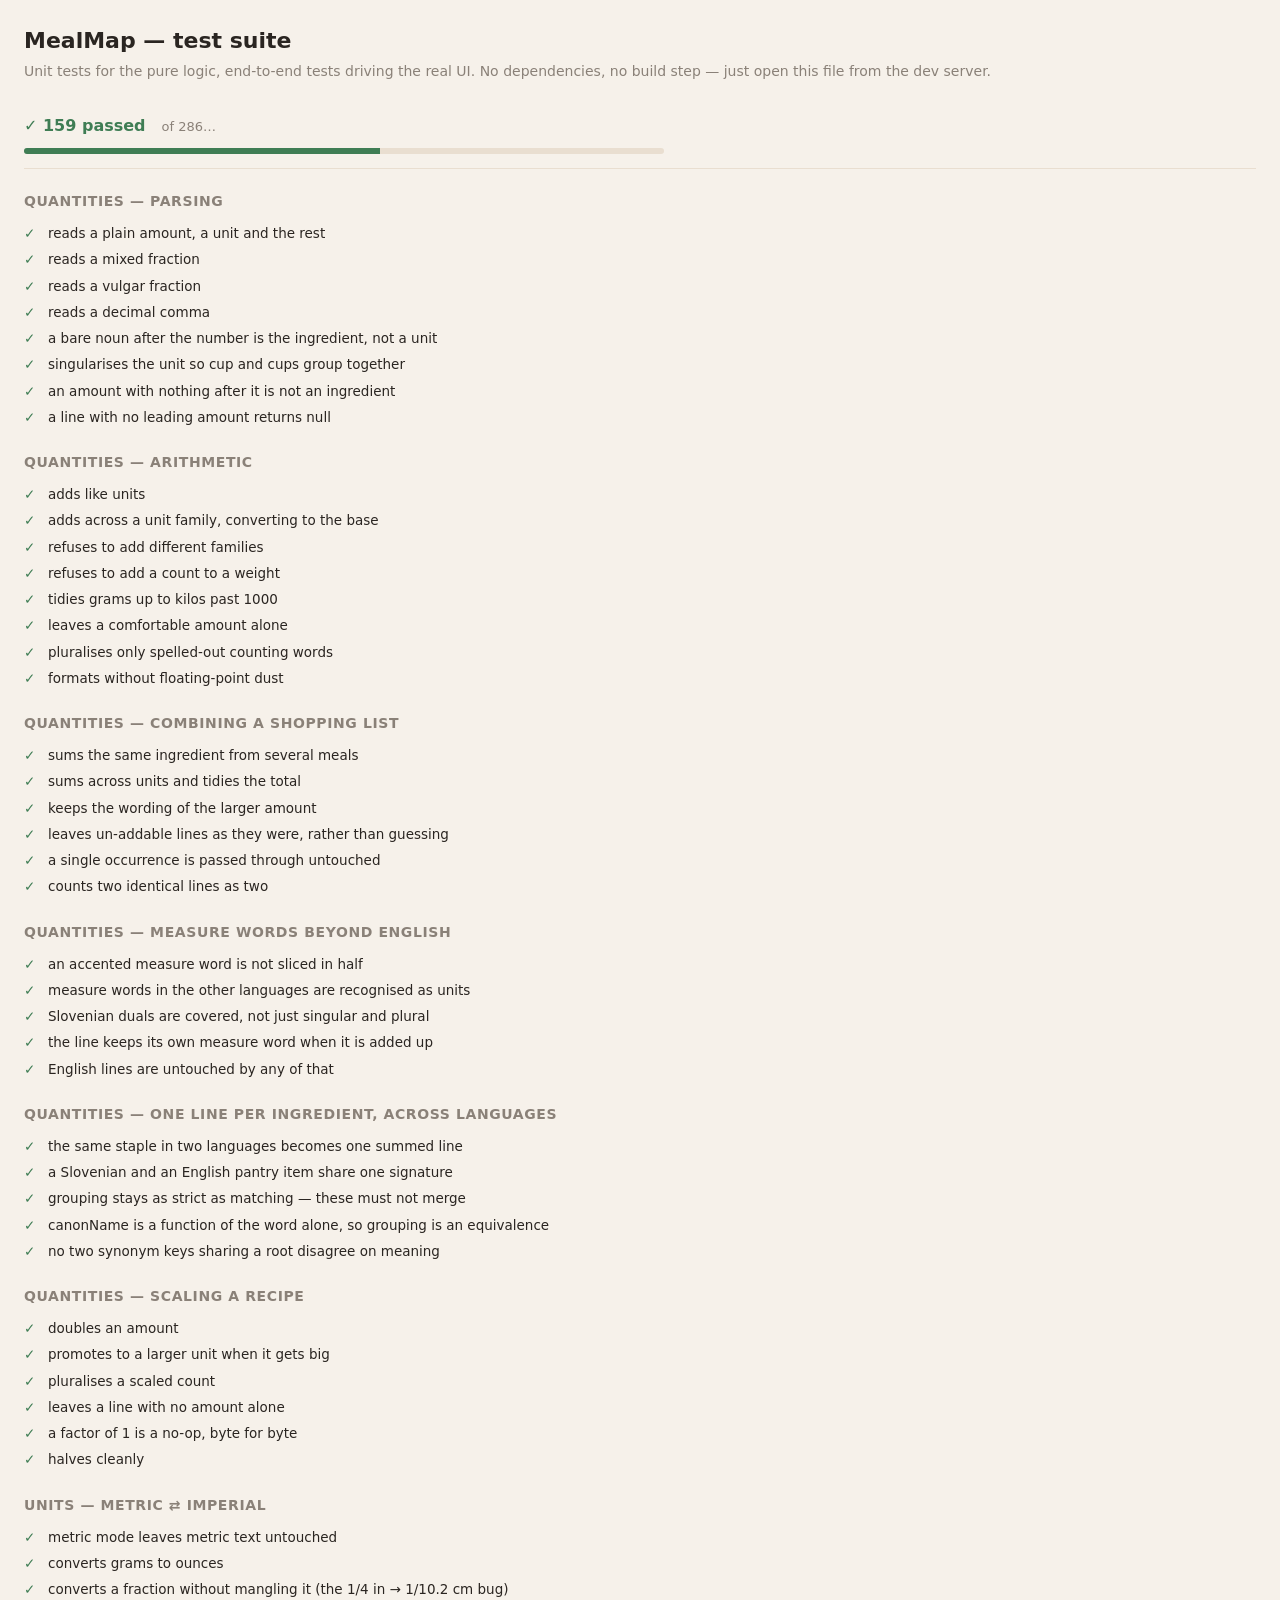
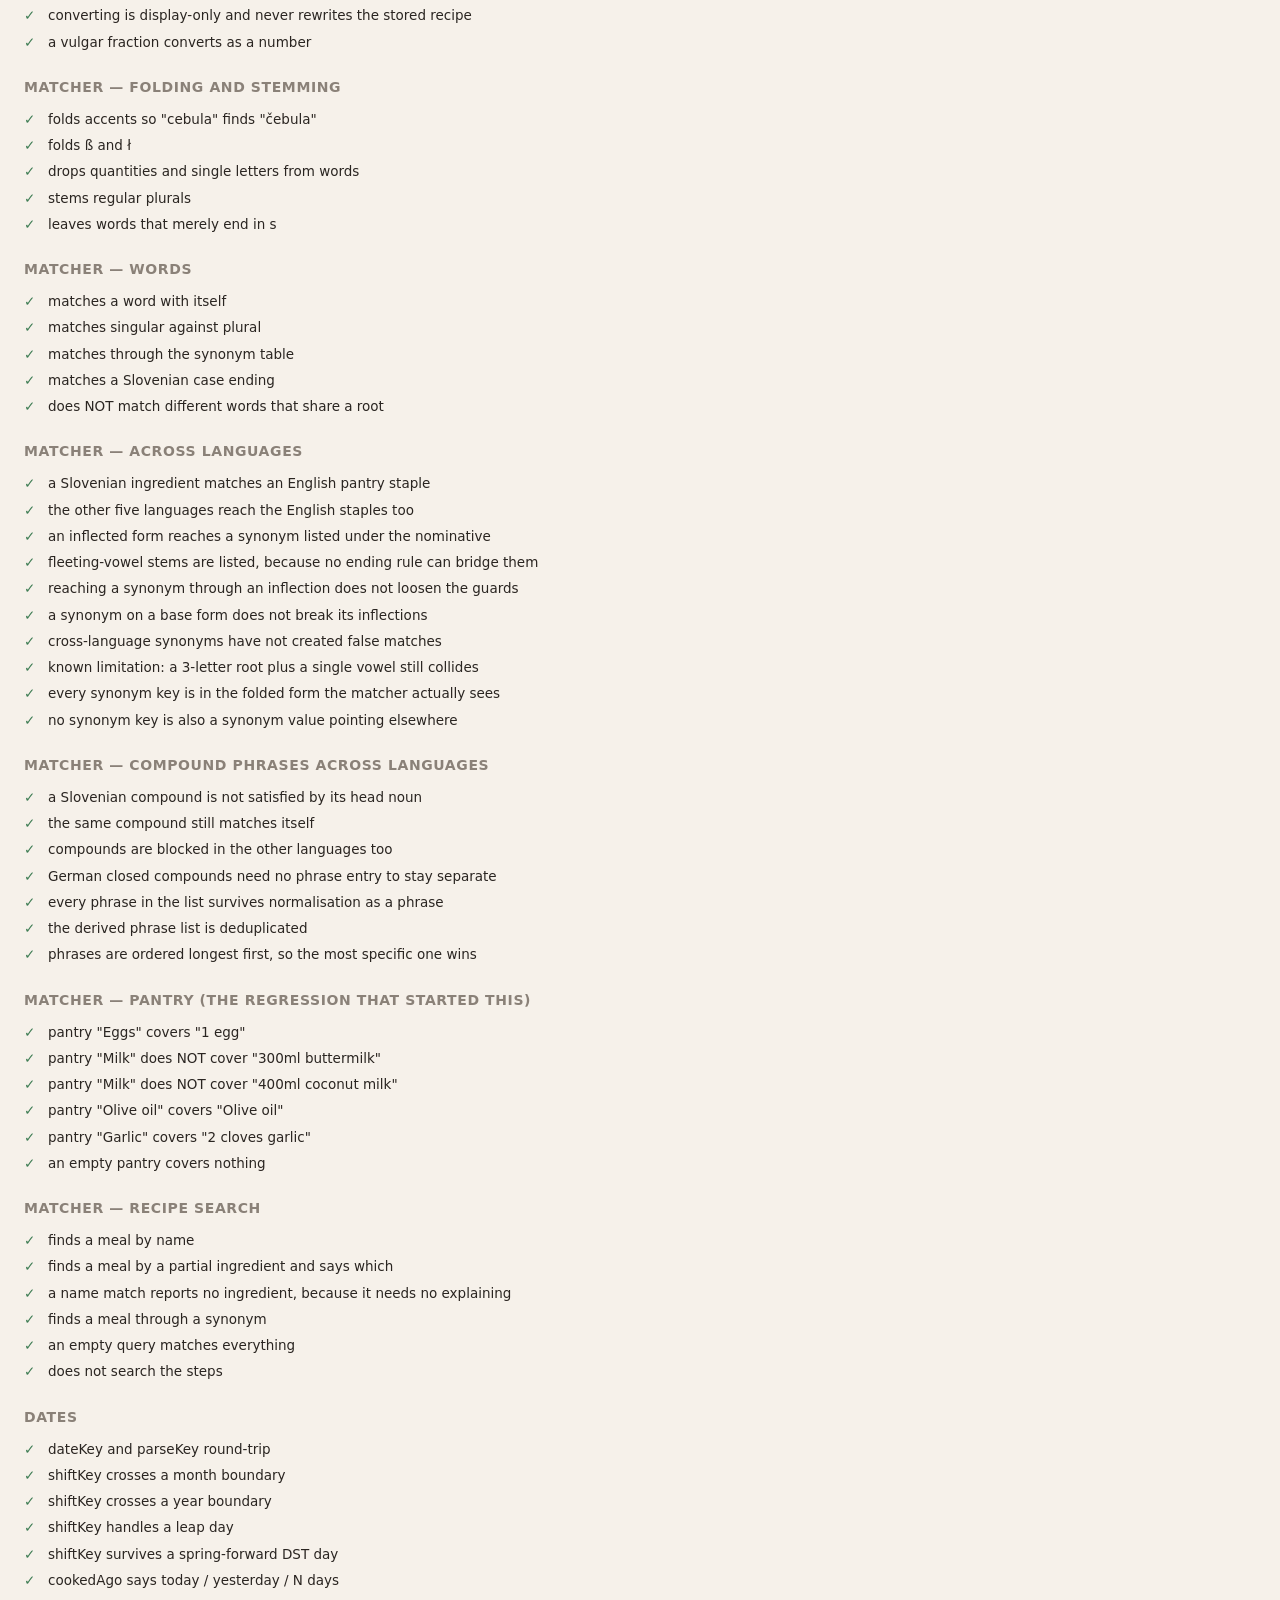
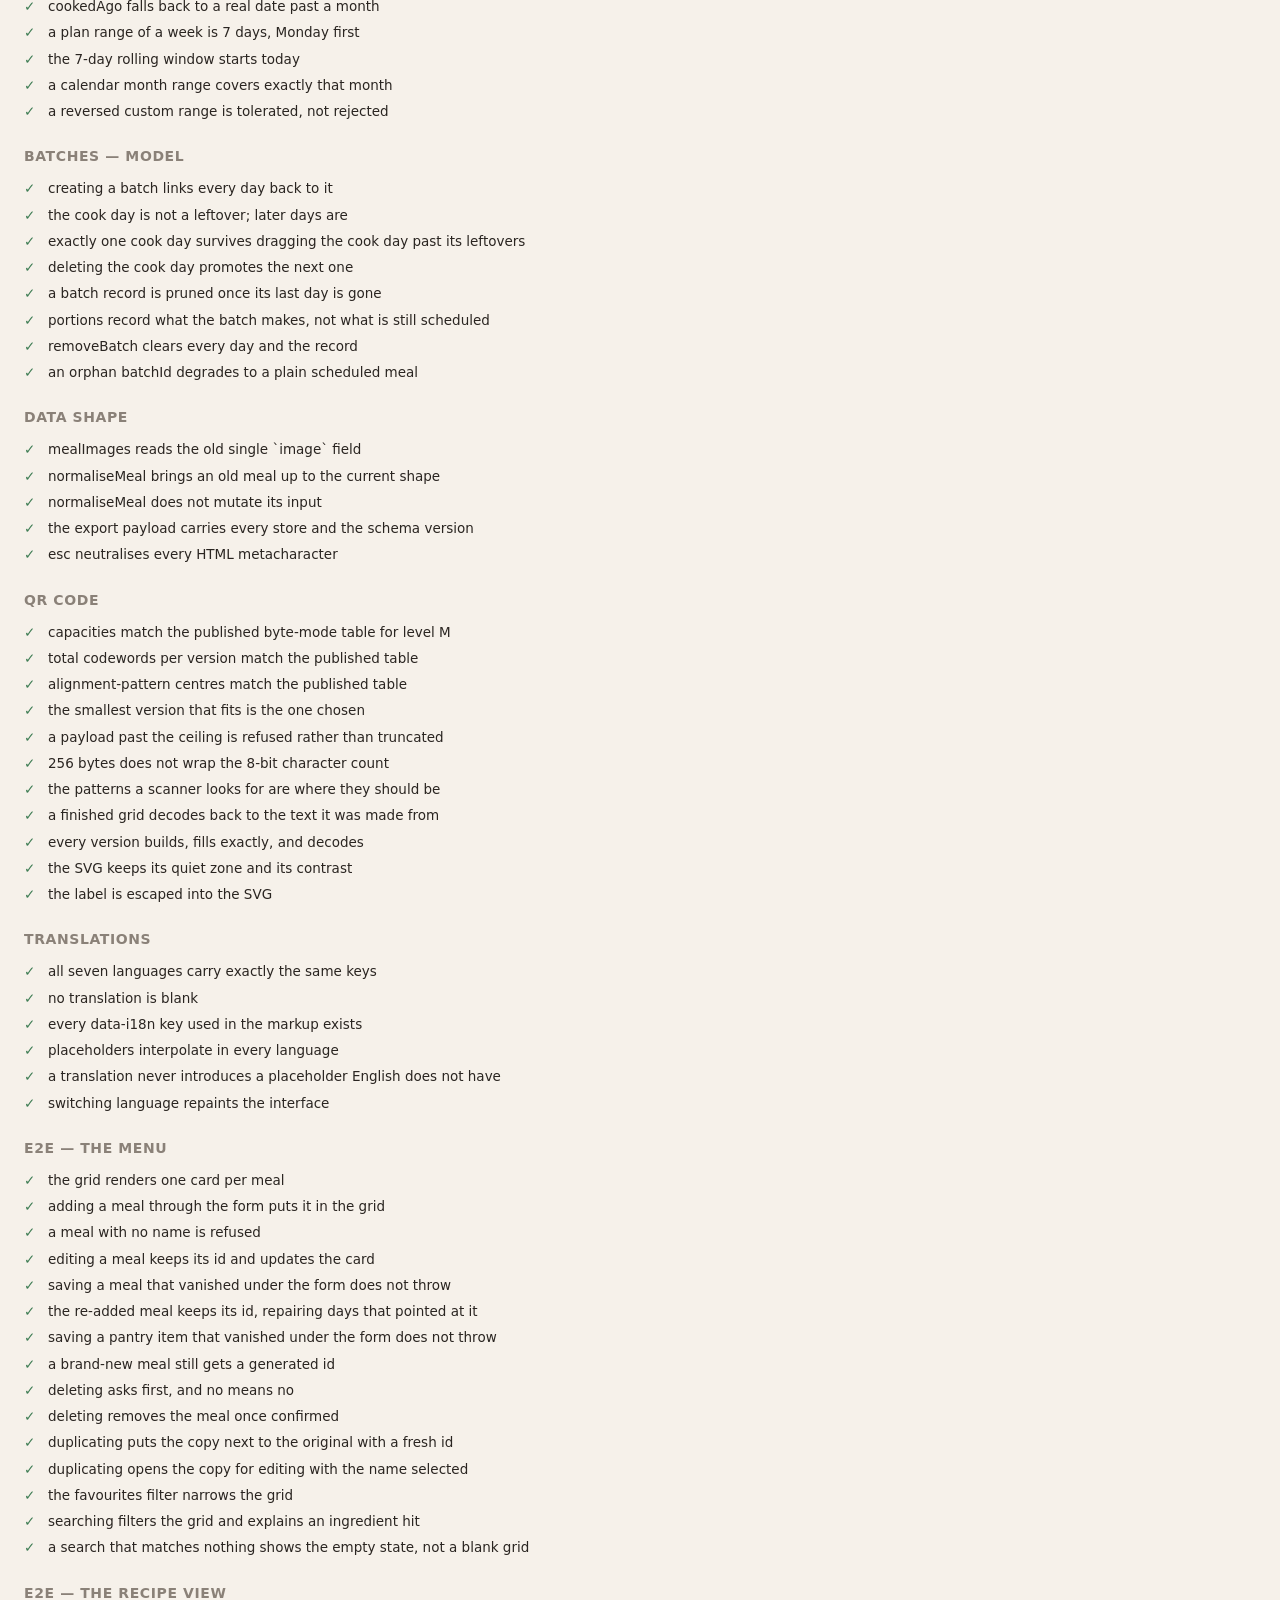
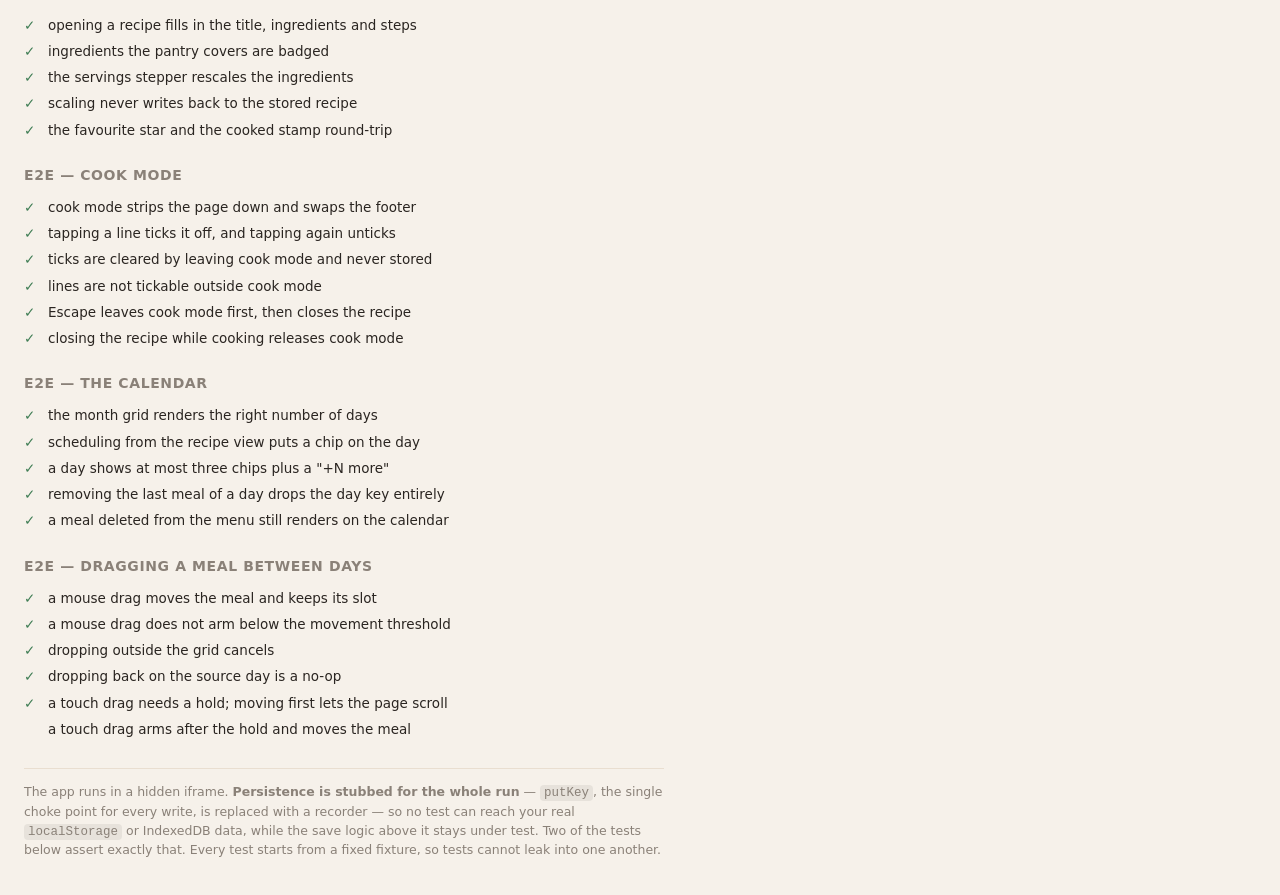
==== commit b0d5f2a7: "Share the shopping list: copy, share sheet, email, text file, QR The list was only useful on the mac" ====
--- a/tests.html
+++ b/tests.html
@@ -853,6 +853,176 @@
 });
 
 /* ============================================================
+   UNIT — QR code
+   ------------------------------------------------------------
+   The encoder is ours (js/qr.js), so "it renders something square" is not
+   evidence. Two things are checked that self-consistency cannot fake:
+
+     - the capacity and alignment tables published in ISO/IEC 18004, which the
+       code derives rather than stores, so a slip in the derivation shows up as
+       a number that does not match the standard;
+     - a decoder, below, that reads a finished grid back the way a scanner
+       does. It rebuilds the function-module map from the version number alone,
+       verifies the format info against its BCH code and that both copies of it
+       agree, un-masks, de-interleaves, and checks every block's Reed-Solomon
+       syndromes are zero before it will hand back a string.
+
+   It shares the encoder's GF(256) arithmetic — that is just field maths — but
+   none of its layout, bit-packing or masking decisions.
+   ============================================================ */
+group('QR code');
+
+function qrDecode(qr){
+  const size = qr.size, ver = qr.version, m = qr.modules;
+  const fn = Array.from({length:size}, () => new Array(size).fill(false));
+  const mark = (x, y) => { if(x>=0 && x<size && y>=0 && y<size) fn[y][x] = true; };
+  [[3,3],[size-4,3],[3,size-4]].forEach(([cx,cy]) => {
+    for(let dy=-4;dy<=4;dy++) for(let dx=-4;dx<=4;dx++) mark(cx+dx, cy+dy);
+  });
+  for(let i=0;i<size;i++){ mark(6,i); mark(i,6); }
+  const ap = A.qrAlignPositions(ver), last = ap.length - 1;
+  ap.forEach((y,i) => ap.forEach((x,j) => {
+    if((i===0&&j===0) || (i===0&&j===last) || (i===last&&j===0)) return;
+    for(let dy=-2;dy<=2;dy++) for(let dx=-2;dx<=2;dx++) mark(x+dx, y+dy);
+  }));
+  for(let i=0;i<=8;i++){ mark(8,i); mark(i,8); }
+  for(let i=0;i<8;i++){ mark(size-1-i, 8); mark(8, size-1-i); }
+  if(ver >= 7) for(let i=0;i<18;i++){ mark(size-11+i%3, Math.floor(i/3)); mark(Math.floor(i/3), size-11+i%3); }
+
+  // Format info: read it, undo the 0x5412 mask, check its BCH(15,5) remainder.
+  const raw = [];
+  for(let i=0;i<=5;i++) raw.push(m[i][8]);
+  raw.push(m[7][8], m[8][8], m[8][7]);
+  for(let i=9;i<15;i++) raw.push(m[8][14-i]);
+  let fmt = 0; raw.forEach((b,i) => fmt |= b << i);
+  fmt ^= 0x5412;
+  let rem = fmt;
+  for(let i=14;i>=10;i--) if((rem >>> i) & 1) rem ^= 0x537 << (i-10);
+  eq(rem, 0, 'the format info fails its BCH check — a reader would give up here');
+  eq((fmt >>> 13) & 3, 0, 'the format info should declare error-correction level M');
+  const mask = (fmt >>> 10) & 7;
+  const copy2 = [];
+  for(let i=0;i<8;i++) copy2.push(m[8][size-1-i]);
+  for(let i=8;i<15;i++) copy2.push(m[size-15+i][8]);
+  let f2 = 0; copy2.forEach((b,i) => f2 |= b << i);
+  eq(f2 ^ 0x5412, fmt, 'the two format-info copies disagree — a damaged corner would cost the mask');
+
+  // Un-mask, then walk the zig-zag and read the codewords back.
+  const un = m.map(r => r.slice());
+  for(let y=0;y<size;y++) for(let x=0;x<size;x++) if(!fn[y][x] && A.QR_MASKS[mask](y,x)) un[y][x] ^= 1;
+  const bits = [];
+  for(let right = size-1; right >= 1; right -= 2){
+    if(right === 6) right = 5;
+    for(let v=0;v<size;v++) for(let j=0;j<2;j++){
+      const x = right - j, y = ((right+1) & 2) === 0 ? size-1-v : v;
+      if(!fn[y][x]) bits.push(un[y][x]);
+    }
+  }
+  const all = [];
+  for(let i=0;i+8<=bits.length;i+=8){ let v=0; for(let j=0;j<8;j++) v = (v<<1) | bits[i+j]; all.push(v); }
+  eq(all.length, A.qrTotalCodewords(ver), 'read back the wrong number of codewords');
+
+  // De-interleave, then insist every block is intact on its own.
+  const nb = A.QR_BLOCKS[ver], eccLen = A.QR_ECC_PER_BLOCK[ver], dataLen = A.qrDataCapacity(ver);
+  const shortLen = Math.floor(dataLen/nb), numShort = nb - (dataLen % nb);
+  const blocks = Array.from({length:nb}, (_, i) => ({ d:[], e:[], len: shortLen + (i < numShort ? 0 : 1) }));
+  let p = 0;
+  for(let i=0;i<=shortLen;i++) blocks.forEach(b => { if(i < b.len) b.d.push(all[p++]); });
+  for(let i=0;i<eccLen;i++) blocks.forEach(b => b.e.push(all[p++]));
+  eq(p, all.length, 'de-interleaving did not consume every codeword');
+  blocks.forEach((b, bi) => {
+    for(let j=0;j<eccLen;j++){
+      let s = 0;
+      for(const c of b.d.concat(b.e)) s = A.qrMul(s, A.QR_EXP[j]) ^ c;
+      eq(s, 0, 'block ' + bi + ' has a non-zero Reed-Solomon syndrome — this code would not decode');
+    }
+  });
+
+  const db = [];
+  [].concat(...blocks.map(b => b.d)).forEach(c => { for(let i=7;i>=0;i--) db.push((c >>> i) & 1); });
+  const take = n => { let v = 0; for(let i=0;i<n;i++) v = (v << 1) | db.shift(); return v; };
+  eq(take(4), 0b0100, 'the mode indicator should say byte mode');
+  const len = take(ver < 10 ? 8 : 16), out = [];
+  for(let i=0;i<len;i++) out.push(take(8));
+  return new TextDecoder().decode(Uint8Array.from(out));
+}
+
+test('capacities match the published byte-mode table for level M', () => {
+  // ISO/IEC 18004, versions 1-20. These are derived from the module count, not
+  // stored, so they either match the standard or the derivation is wrong.
+  eq(Array.from({length:20}, (_, i) => A.qrCapacityBytes(i+1)),
+     [14,26,42,62,84,106,122,152,180,213,251,287,331,362,412,450,504,560,624,666]);
+});
+test('total codewords per version match the published table', () => {
+  eq(Array.from({length:20}, (_, i) => A.qrTotalCodewords(i+1)),
+     [26,44,70,100,134,172,196,242,292,346,404,466,532,581,655,733,815,901,991,1085]);
+});
+test('alignment-pattern centres match the published table', () => {
+  eq(A.qrAlignPositions(1), [], 'version 1 has none');
+  eq(A.qrAlignPositions(7), [6,22,38]);
+  eq(A.qrAlignPositions(10), [6,28,50]);
+  eq(A.qrAlignPositions(15), [6,26,48,70]);
+  eq(A.qrAlignPositions(20), [6,34,62,90]);
+});
+test('the smallest version that fits is the one chosen', () => {
+  eq(A.qrEncode('A'.repeat(14)).version, 1);
+  eq(A.qrEncode('A'.repeat(15)).version, 2, 'one byte over version 1 has to step up');
+  eq(A.qrEncode('B'.repeat(180)).version, 9);
+  eq(A.qrEncode('B'.repeat(181)).version, 10, 'the character-count field widens from here');
+});
+test('a payload past the ceiling is refused rather than truncated', () => {
+  ok(A.qrEncode('D'.repeat(666)), '666 bytes is exactly version 20');
+  eq(A.qrEncode('D'.repeat(667)), null, 'dropping the tail would scan as a plausible wrong list');
+});
+test('256 bytes does not wrap the 8-bit character count', () => {
+  // Below version 10 the count field is 8 bits, so 256 cannot be counted there
+  // however much room the version has — unguarded it wraps to zero and the code
+  // scans as empty, which is the worst kind of wrong.
+  const text = 'C'.repeat(256);
+  eq(qrDecode(A.qrEncode(text)), text);
+});
+test('the patterns a scanner looks for are where they should be', () => {
+  const q = A.qrEncode('structure'), m = q.modules, s = q.size;
+  eq([m[3][3], m[3][s-4], m[s-4][3]], [1,1,1], 'the three finder centres are dark');
+  eq([m[3][5], m[5][3]], [0,0], 'the light ring inside each finder');
+  eq(m[7][3], 0, 'the separator between finder and data stays light');
+  eq(Array.from({length:s-16}, (_, i) => m[6][8+i]), Array.from({length:s-16}, (_, i) => i%2===0 ? 1 : 0),
+     'the horizontal timing pattern alternates, starting dark');
+  eq(Array.from({length:s-16}, (_, i) => m[8+i][6]), Array.from({length:s-16}, (_, i) => i%2===0 ? 1 : 0),
+     'the vertical timing pattern alternates, starting dark');
+  eq(m[s-8][8], 1, 'the module that is always dark');
+});
+test('a finished grid decodes back to the text it was made from', () => {
+  [ 'Milk',
+    '- 500 g flour',
+    'MealMap — Nakupovalni seznam\n- 3 pločevinke breskev\n- 480 g moke\n- 1 žlička soli',
+    '🛒 list ✓ done — 2 × eggs',
+    'A'.repeat(14), 'A'.repeat(15), 'B'.repeat(180), 'B'.repeat(181), 'D'.repeat(666)
+  ].forEach(text => eq(qrDecode(A.qrEncode(text)), text, 'round-trip failed for a ' + text.length + '-char payload'));
+});
+test('every version builds, fills exactly, and decodes', () => {
+  for(let v=1; v<=20; v++){
+    const head = 'v' + v + ':';
+    const payload = head + 'x'.repeat(A.qrCapacityBytes(v) - head.length);   // fills the version to the byte
+    const qr = A.qrEncode(payload);
+    ok(qr, 'version ' + v + ' did not encode');
+    eq(qr.version, v, 'a full version-' + v + ' payload should pick version ' + v);
+    eq(qrDecode(qr), payload, 'version ' + v + ' did not survive the round trip');
+  }
+});
+test('the SVG keeps its quiet zone and its contrast', () => {
+  const q = A.qrEncode('quiet zone'), svg = A.qrSvg(q, 'label');
+  eq(/viewBox="0 0 (\d+) \1"/.exec(svg)[1], String(q.size + 8), 'four light modules on every side, or a scanner may never find it');
+  eq((svg.match(/<path/g) || []).length, 1, 'one path, not a rect per module — thousands of elements are slow and show seams');
+  eq((svg.match(/h1v1h-1z/g) || []).length, q.modules.flat().filter(Boolean).length, 'every dark module is drawn');
+  ok(/fill="#fff"/.test(svg) && /fill="#000"/.test(svg), 'black on white');
+  notOk(/currentColor|var\(/.test(svg), 'never themed — the contrast is what makes it readable');
+});
+test('the label is escaped into the SVG', () => {
+  notOk(/<img/.test(A.qrSvg(A.qrEncode('x'), '<img src=x onerror=alert(1)>')), 'aria-label goes through esc()');
+});
+
+/* ============================================================
    UNIT — i18n
    ============================================================ */
 group('Translations');
@@ -1502,6 +1672,164 @@
   const b = A.mealAvail(A.byId('t_salad'));
   eq(b.missing.length, 0);
   ok(b.ready);
+});
+
+/* ============================================================
+   E2E — sharing the shopping list
+   ------------------------------------------------------------
+   Five routes out, all carrying one string, so most of what matters is what
+   that string says. The rest is the panel following the app: a language or unit
+   change has to reach an open share panel, or someone reads imperial on screen
+   and gets metric on their phone.
+
+   Two buttons are deliberately not clicked here. Copy would take over the real
+   clipboard, and Email would ask the operating system to open a mail client
+   mid-run; both are tested through the pure function underneath instead.
+   ============================================================ */
+group('E2E — sharing the shopping list');
+const openShare = () => { A.openShare(); };
+
+test('the text is the list as shown: same order, same wording', () => {
+  resetFixture();
+  A.addShoppingItem('500 g flour');
+  A.addShoppingItem('2 cloves garlic');
+  eq(A.shopListText(false).split('\n').slice(2), ['- 500 g flour', '- 2 cloves garlic']);
+});
+test('the heading carries the app name, the list name and today', () => {
+  resetFixture();
+  A.addShoppingItem('Bread');
+  const head = A.shopListText(false).split('\n')[0];
+  ok(head.startsWith('MealMap — Shopping list · '), 'got: ' + head);
+  ok(head.includes(String(new Date().getFullYear())), 'the date should be in there: ' + head);
+});
+test('ticked items are left out by default, and marked when asked for', () => {
+  resetFixture();
+  A.addShoppingItem('Bread');
+  A.addShoppingItem('Cheese');
+  A.shopping[0].done = true;
+  eq(A.shopListText(false).split('\n').slice(2), ['- Cheese'], 'what is left to buy');
+  eq(A.shopListText(true).split('\n').slice(2), ['- Cheese', '✓ Bread'],
+     'ticked items sort to the end and keep a tick, so a paste still reads right');
+});
+test('the units toggle reaches the shared text', () => {
+  resetFixture();
+  A.addShoppingItem('500 g flour');
+  ok(/500 g/.test(A.shopListText(false)), 'metric to start with');
+  A.setUnits('imperial');
+  ok(/1\.1 lb/.test(A.shopListText(false)), 'reading imperial on screen must not send metric to the phone');
+  A.setUnits('metric');
+});
+test('an open share panel follows a change of units', () => {
+  resetFixture();
+  A.addShoppingItem('500 g flour');
+  openShare();
+  ok(/500 g/.test($('#sharePreview').textContent));
+  A.setUnits('imperial');
+  ok(/1\.1 lb/.test($('#sharePreview').textContent), 'renderShopping() should refresh the open panel');
+  A.setUnits('metric');
+  A.close(A.shareOverlay);
+});
+test('an open share panel follows a change of language', () => {
+  resetFixture();
+  A.addShoppingItem('Bread');
+  openShare();
+  ok(/Shopping list/.test($('#sharePreview').textContent));
+  A.setLang('sl');
+  ok(/Nakupovalni seznam/.test($('#sharePreview').textContent), 'the heading is translated too');
+  A.setLang('en');
+  A.close(A.shareOverlay);
+});
+test('an empty list and an all-ticked list are told apart', () => {
+  resetFixture();
+  openShare();
+  eq($('#sharePreview').textContent, '');
+  eq($('#shareEmpty').hidden, false);
+  eq($('#shareEmpty').textContent, A.I18N.en.share_empty);
+  ok($('#shareCopyBtn').disabled, 'nothing to copy');
+
+  A.addShoppingItem('Bread');
+  A.shopping[0].done = true;
+  A.renderShare();
+  eq($('#shareEmpty').textContent, A.I18N.en.share_all_done,
+     'saying "empty" with the answer sitting in a checkbox above it would be a lie');
+  ok($('#shareCopyBtn').disabled);
+
+  $('#shareDone').checked = true;
+  A.renderShare();
+  notOk($('#shareCopyBtn').disabled);
+  ok(/Bread/.test($('#sharePreview').textContent));
+  $('#shareDone').checked = false;
+  A.close(A.shareOverlay);
+});
+test('the QR code carries the exact text on screen', () => {
+  resetFixture();
+  ['500 g flour', '2 cloves garlic', '1 pločevinka paradižnika'].forEach(A.addShoppingItem);
+  openShare();
+  notOk($('#shareQrBox').hidden, 'a short list gets a code');
+  const text = A.shopListText(false);
+  eq(qrDecode(A.qrEncode(text)), text, 'what the phone reads is what the screen says');
+  eq($('#shareQrNote').textContent, A.I18N.en.share_qr_note);
+  A.close(A.shareOverlay);
+});
+test('a list too long for a code says so instead of drawing an unreadable one', () => {
+  resetFixture();
+  for(let i=0;i<60;i++) A.addShoppingItem('Item number ' + i + ' with a long-ish name');
+  openShare();
+  ok($('#shareQrBox').hidden, 'no code');
+  eq($('#shareQrNote').textContent, A.I18N.en.share_qr_long, 'and it points at the file instead');
+  notOk($('#shareTxtBtn').disabled, 'the way out stays available');
+  A.close(A.shareOverlay);
+});
+test('the mailto: puts the heading in the subject and the items in the body', () => {
+  resetFixture();
+  A.addShoppingItem('Bread');
+  const url = A.shareMailto(A.shopListText(false), 'someone@example.com');
+  ok(url.startsWith('mailto:someone@example.com?'), 'the address is not percent-encoded: ' + url);
+  const q = new URLSearchParams(url.slice(url.indexOf('?') + 1));
+  eq(q.get('subject'), A.shopListText(false).split('\n')[0]);
+  eq(q.get('body'), '- Bread', 'the body starts at the items, not a repeat of the subject');
+});
+test('the mailto: still works with no address — the mail app asks for one', () => {
+  resetFixture();
+  A.addShoppingItem('Bread');
+  ok(A.shareMailto(A.shopListText(false), '').startsWith('mailto:?subject='));
+});
+test('the text file is named and written from the same text', async () => {
+  resetFixture();
+  A.addShoppingItem('Bread');
+  openShare();
+  // Stubbed rather than clicked through — a real click downloads a file.
+  const real = A.downloadBlob;
+  let got = null;
+  A.downloadBlob = (blob, name) => { got = { blob, name }; };
+  try{
+    $('#shareTxtBtn').click();
+    ok(got, 'the button should have asked for a download');
+    ok(/^mealmap-shopping-\d{4}-\d{2}-\d{2}\.txt$/.test(got.name), 'got: ' + got.name);
+    eq(got.blob.type, 'text/plain;charset=utf-8', 'without the charset, accented items arrive mangled');
+    eq(await got.blob.text(), A.shopListText(false));
+  } finally { A.downloadBlob = real; A.close(A.shareOverlay); }
+});
+test('the OS share button is offered only where it exists', () => {
+  resetFixture();
+  openShare();
+  eq($('#shareSendBtn').hidden, !A.navigator.share,
+     'a dead button is worse than one fewer option, so it hides rather than disables');
+  A.close(A.shareOverlay);
+});
+test('sharing reads the list and changes nothing', async () => {
+  resetFixture();
+  A.addShoppingItem('Bread');
+  A.save(A.STORE.shopping);
+  const { changed } = await auditSave(async () => {
+    openShare();
+    $('#shareDone').checked = true;
+    A.renderShare();
+    $('#shareDone').checked = false;
+    A.renderShare();
+    A.close(A.shareOverlay);
+  });
+  eq(changed, [], 'looking at the list must not rewrite it');
 });
 
 /* ============================================================
@@ -1883,8 +2211,11 @@
 
 group('AI — the settings panel');
 test('Test connection sits beside the key box, and Disconnect is gone', () => {
-  const row = $('.key-row');
-  ok(row.querySelector('#aiKey'), 'the key input');
+  // Reached from #aiKey rather than $('.key-row'): the class is a layout pattern
+  // and the share panel now uses it too, so "the first one in the document" is
+  // no longer the same thing as "the AI one".
+  const row = $('#aiKey').closest('.key-row');
+  ok(row, 'the key input should sit in a key row');
   ok(row.querySelector('#aiTestBtn'), 'Test connection should be the button next to it');
   notOk($('#aiForgetBtn'), 'the Disconnect button was removed');
   eq($$('#aiTestBtn').length, 1, 'and Test connection must not be duplicated');
@@ -2363,22 +2694,22 @@
 group('Assembly');
 test('the scripts are classic and in-order, not modules', () => {
   const tags = [...WIN.document.querySelectorAll('script[src]')].filter(s => /\/js\//.test(s.src));
-  eq(tags.length, 9, 'expected nine app scripts');
+  eq(tags.length, 10, 'expected ten app scripts');
   tags.forEach(s => {
     notOk(s.type === 'module', s.src + ' is a module — that would isolate its scope and break everything below');
     notOk(s.defer, s.src + ' is deferred — order would stop being guaranteed');
     notOk(s.async, s.src + ' is async — order would stop being guaranteed');
   });
   eq(tags.map(s => s.src.split('/').pop()),
-     ['i18n.js','core.js','menu.js','recipe.js','calendar.js','pantry.js','shopping.js','sync.js','ai.js'],
-     'load order is the original code order; ai.js boots the app so it must stay last');
+     ['i18n.js','core.js','menu.js','recipe.js','calendar.js','pantry.js','qr.js','shopping.js','sync.js','ai.js'],
+     'load order is the original code order; qr.js is a library and sits before its one caller; ai.js boots the app so it must stay last');
 });
 test('every file lands in one shared global scope', () => {
   // If any of these came back undefined, that file had been isolated.
   const fromEachFile = {
     'i18n.js': 'I18N', 'core.js': 'STORES', 'menu.js': 'renderMenu', 'recipe.js': 'openRecipe',
-    'calendar.js': 'renderCalendar', 'pantry.js': 'PHRASES', 'shopping.js': 'combineIngredients',
-    'sync.js': 'syncPayload', 'ai.js': 'aiSystemPrompt'
+    'calendar.js': 'renderCalendar', 'pantry.js': 'PHRASES', 'qr.js': 'QR_BLOCKS',
+    'shopping.js': 'combineIngredients', 'sync.js': 'syncPayload', 'ai.js': 'aiSystemPrompt'
   };
   Object.entries(fromEachFile).forEach(([file, name]) =>
     ok(A[name] !== undefined, name + ' from ' + file + ' is not reachable — is that file a module now?'));
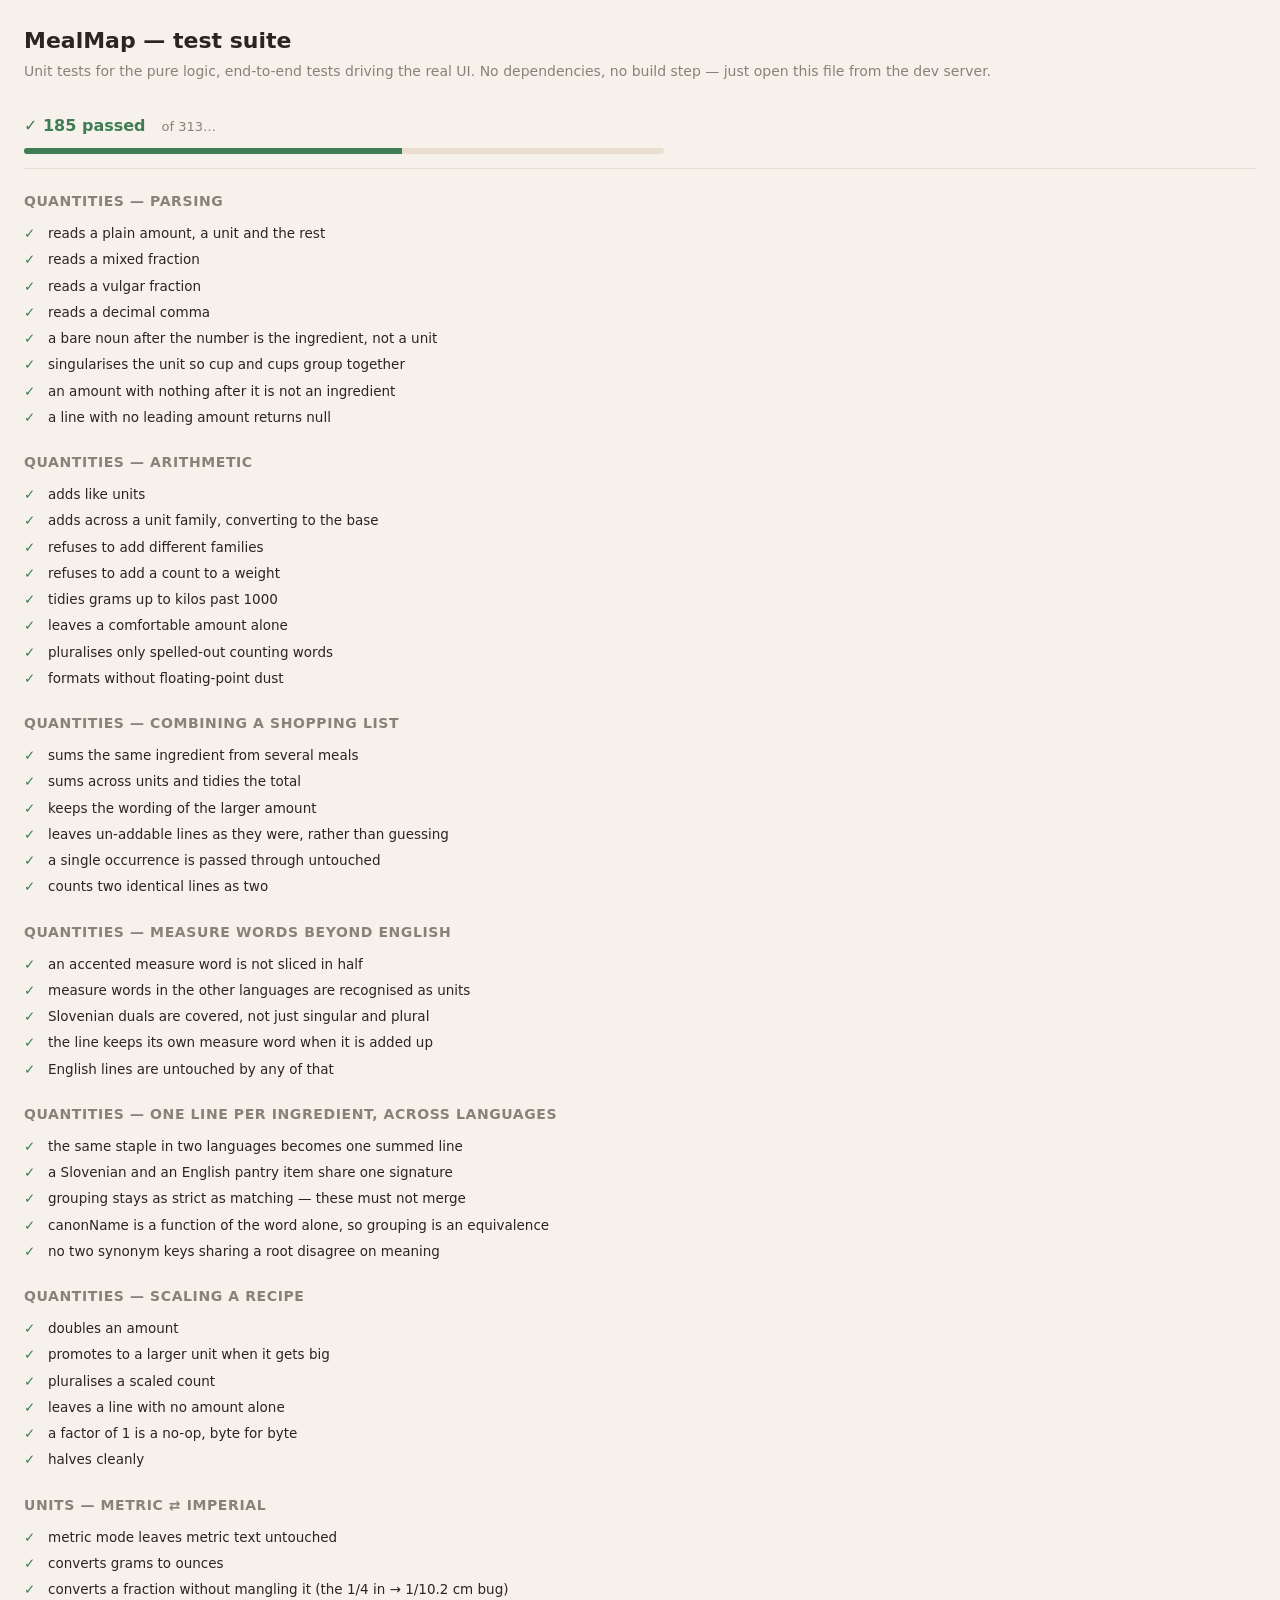
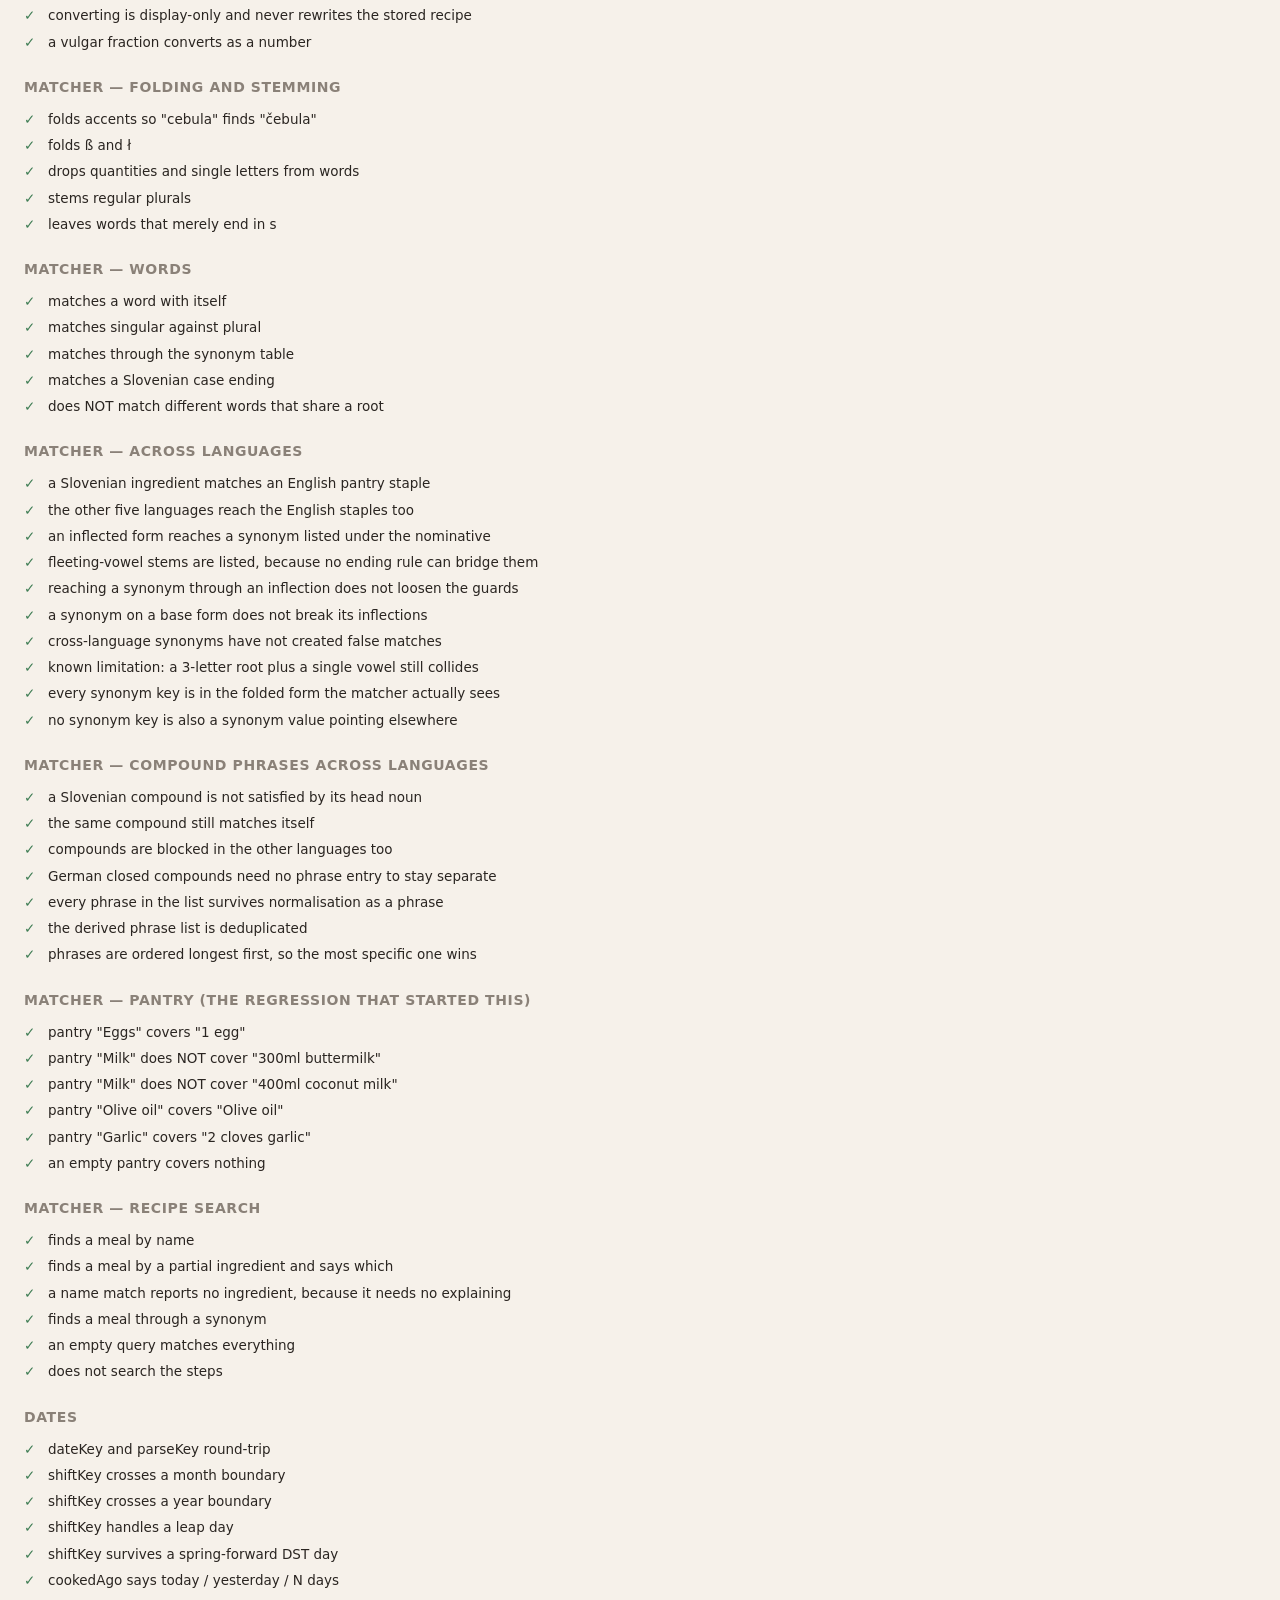
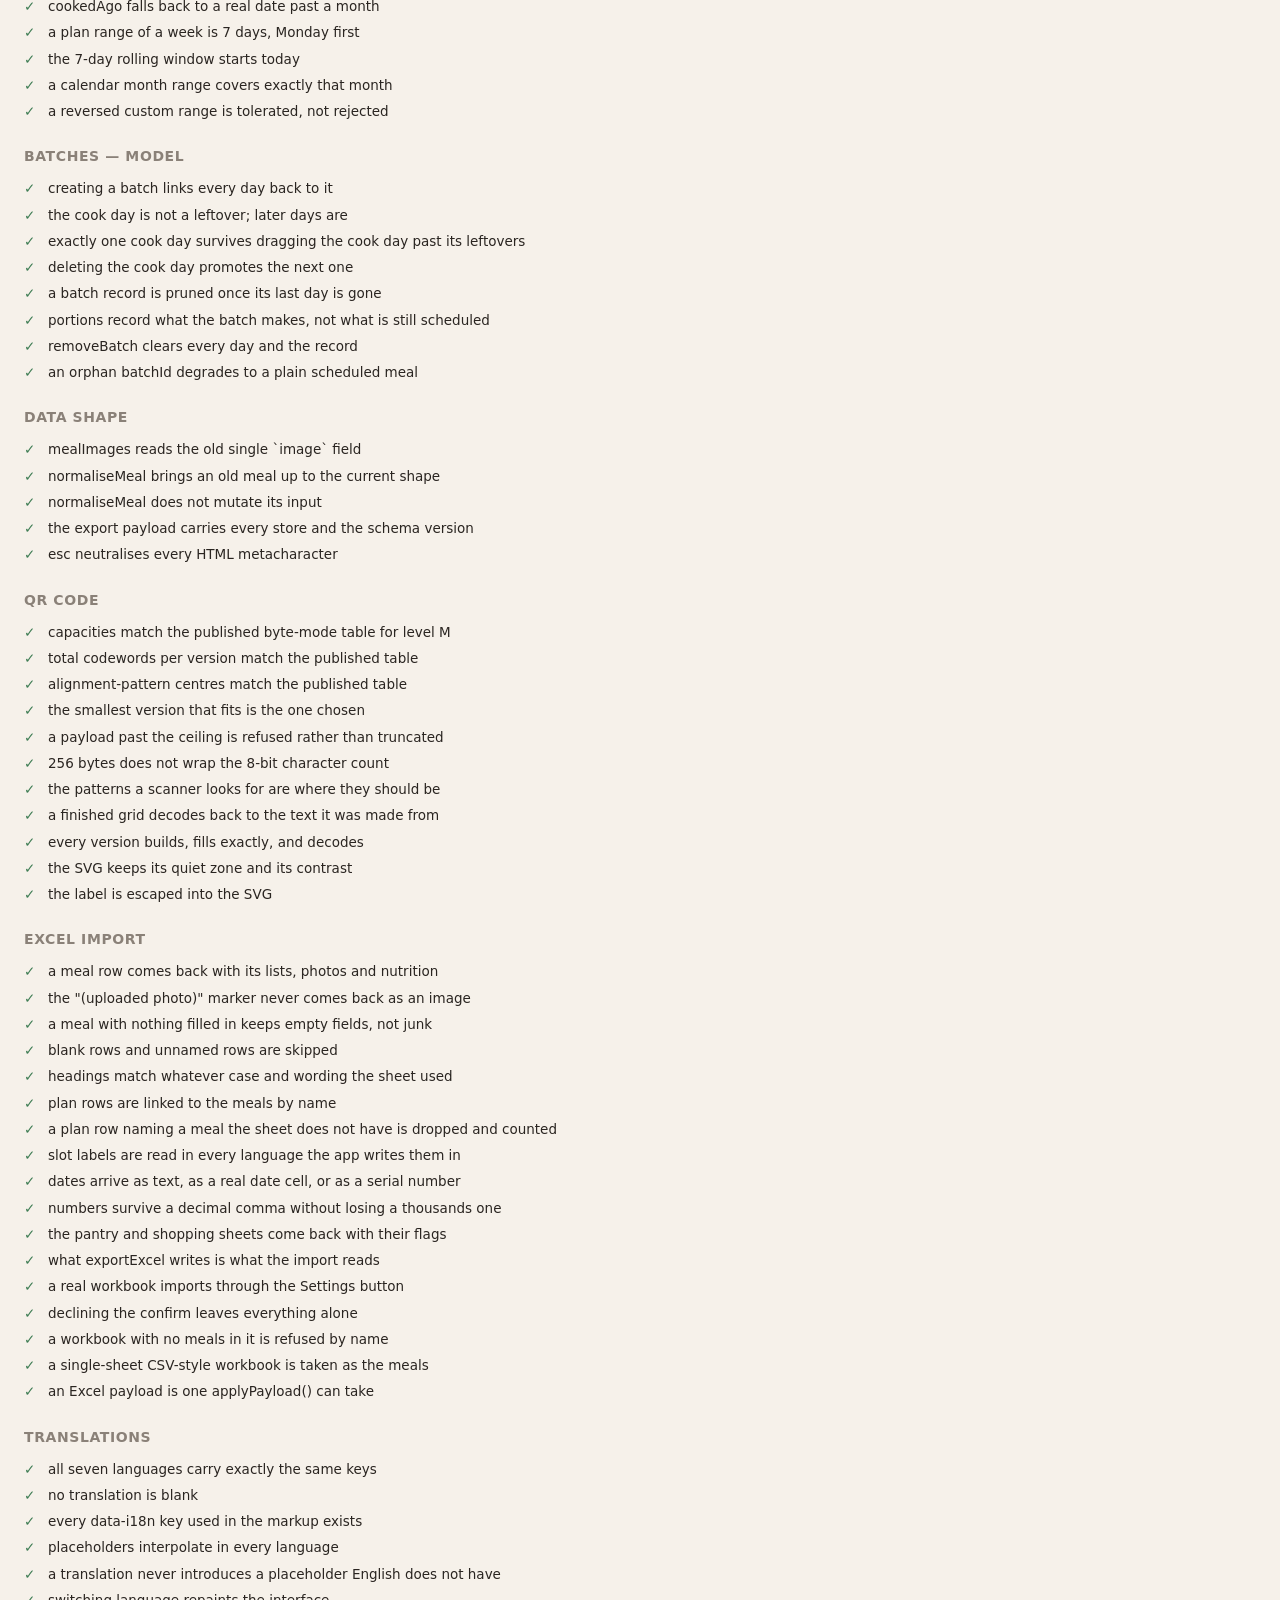
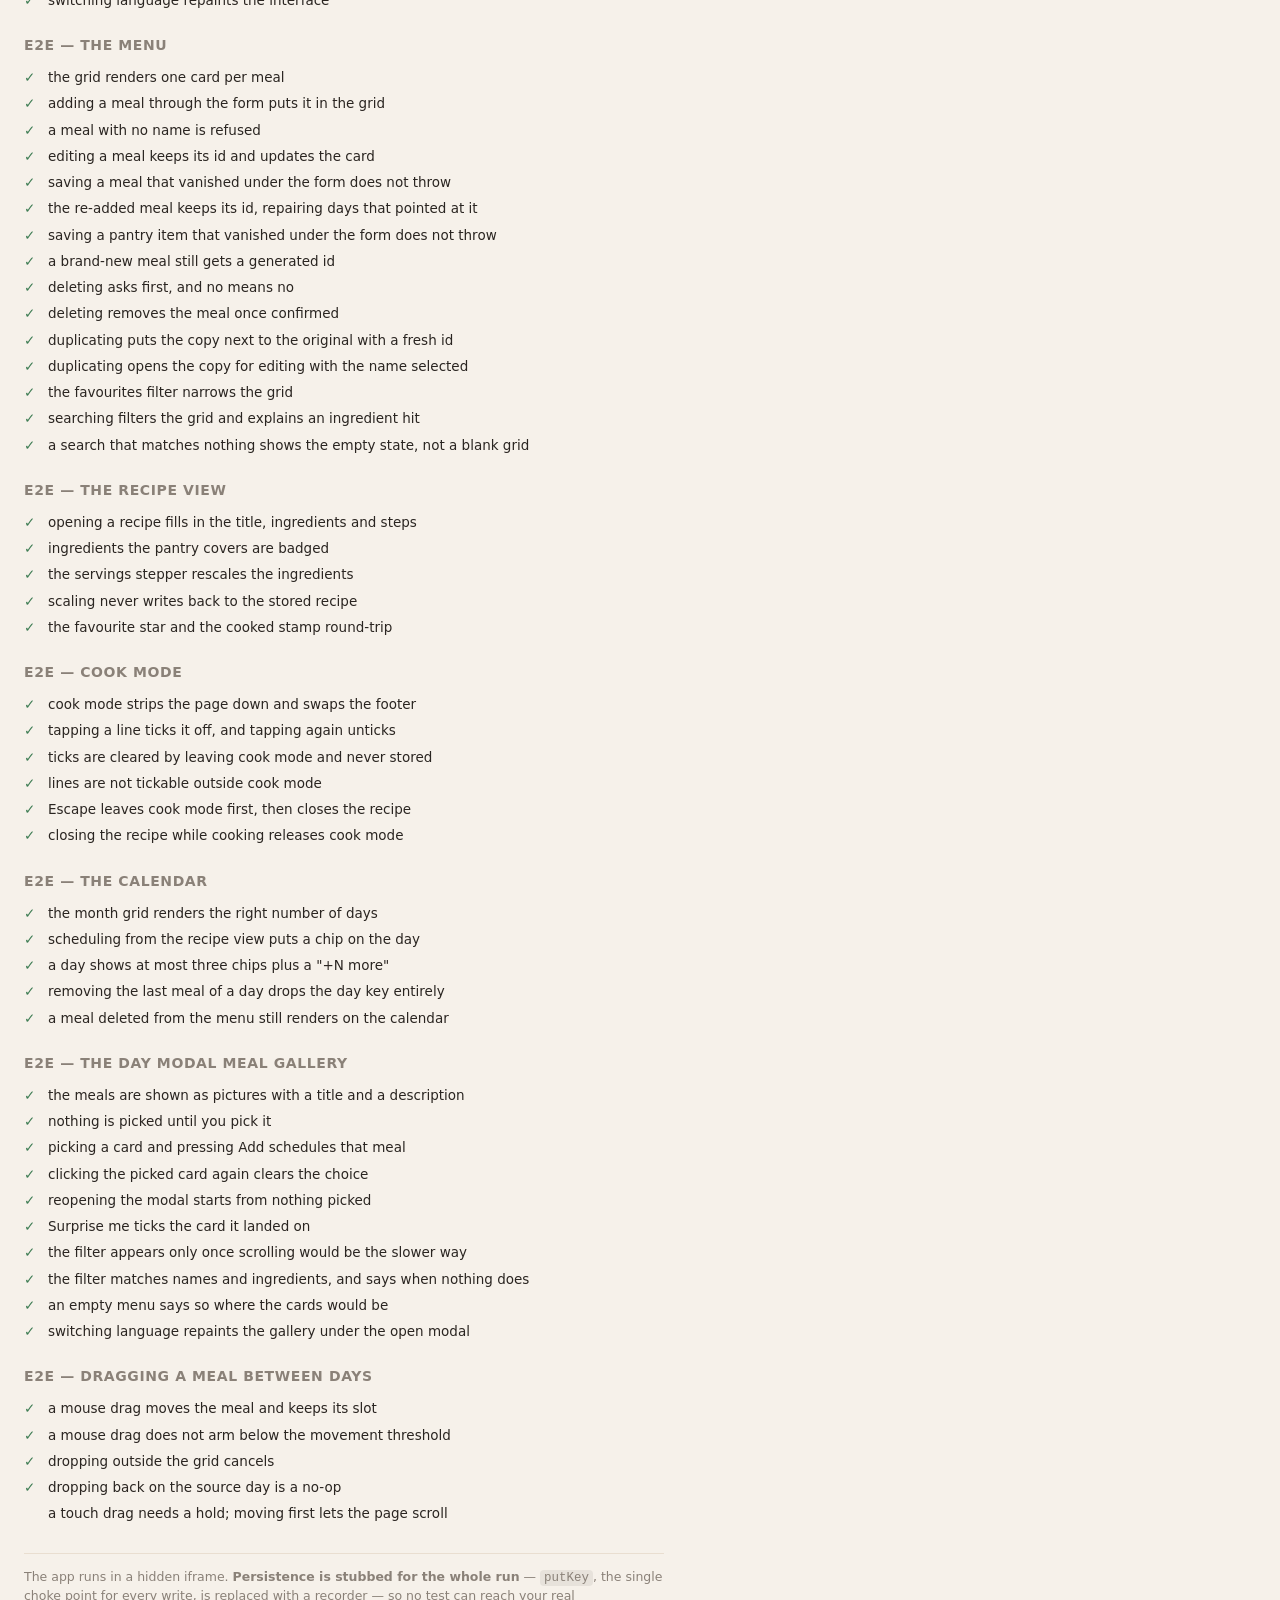
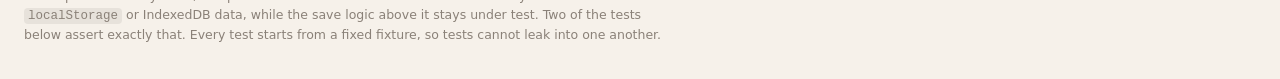
==== commit a135703d: "Pick meals from a gallery, and read a spreadsheet back in Two changes to how you get things in and o" ====
--- a/tests.html
+++ b/tests.html
@@ -259,6 +259,15 @@
   }
 }
 
+/* Captures what the app alerted. The harness silences alert() for the whole run,
+   so a test that cares which message came out has to listen for it. */
+async function withAlerts(fn){
+  const said = [], before = A.alert;
+  A.alert = m => said.push(m);
+  try{ await fn(said); } finally { A.alert = before; }   // fn gets the log, to wait on an async one
+  return said;
+}
+
 /* Drives the app's confirm modal, which askConfirm() awaits. */
 async function answerConfirm(yes){
   for(let i = 0; i < 50 && !$('#confirmOverlay.open'); i++) await wait(4);
@@ -1023,6 +1032,223 @@
 });
 
 /* ============================================================
+   UNIT — reading a spreadsheet back in
+   ------------------------------------------------------------
+   excelRowsToPayload() is the whole of the import that is worth testing on its
+   own: sheets of plain rows in, an applyPayload()-shaped object out. The rows
+   below are written exactly as exportExcel() writes them, so a change to either
+   side that breaks the round trip shows up here.
+   ============================================================ */
+group('Excel import');
+const XLMEAL = {
+  Name:'Mushroom Pasta', Category:'Main', Emoji:'🍝', 'Prep (min)':30, Servings:2,
+  Description:'Creamy and quick.',
+  Ingredients:'250g tagliatelle | 300g mushrooms | 2 cloves garlic',
+  Steps:'Boil the pasta. | Sear the mushrooms. | Combine.',
+  Image:'https://example.com/pasta.jpg', 'More photos':'https://example.com/2.jpg',
+  Source:'https://example.com/recipe', Calories:520, Protein:18, Carbs:70, Fat:16
+};
+test('a meal row comes back with its lists, photos and nutrition', () => {
+  const { payload } = A.excelRowsToPayload({ meals:[XLMEAL] });
+  eq(payload.menu.length, 1);
+  const m = payload.menu[0];
+  eq(m.name, 'Mushroom Pasta'); eq(m.category, 'Main'); eq(m.emoji, '🍝');
+  eq(m.time, 30); eq(m.servings, 2); eq(m.desc, 'Creamy and quick.');
+  eq(m.ingredients, ['250g tagliatelle','300g mushrooms','2 cloves garlic']);
+  eq(m.steps, ['Boil the pasta.','Sear the mushrooms.','Combine.']);
+  eq(m.images, ['https://example.com/pasta.jpg','https://example.com/2.jpg']);
+  eq(m.image, 'https://example.com/pasta.jpg');
+  eq(m.sourceUrl, 'https://example.com/recipe');
+  eq(m.nutrition, { calories:520, protein:18, carbs:70, fat:16 });
+  ok(m.id, 'a sheet carries no ids, so the import has to mint them');
+});
+test('the "(uploaded photo)" marker never comes back as an image', () => {
+  const { payload } = A.excelRowsToPayload({
+    meals:[{ Name:'Soup', Image:'(uploaded photo)', 'More photos':'(uploaded photo) | https://example.com/ok.jpg' }]
+  });
+  eq(payload.menu[0].images, ['https://example.com/ok.jpg']);
+  eq(payload.menu[0].image, 'https://example.com/ok.jpg');
+});
+test('a meal with nothing filled in keeps empty fields, not junk', () => {
+  const { payload } = A.excelRowsToPayload({ meals:[{ Name:'Toast' }] });
+  const m = payload.menu[0];
+  eq([m.time, m.servings, m.desc, m.category], ['', '', '', '']);
+  eq([m.ingredients, m.steps, m.images], [[], [], []]);
+  eq(m.nutrition, null, 'an empty nutrition block should not become zeroes');
+});
+test('blank rows and unnamed rows are skipped', () => {
+  // json_to_sheet writes a single empty row when there is nothing to export
+  const { payload } = A.excelRowsToPayload({ meals:[{}, { Name:'  ' }, { Name:'Real' }] });
+  eq(payload.menu.map(m => m.name), ['Real']);
+});
+test('headings match whatever case and wording the sheet used', () => {
+  const { payload } = A.excelRowsToPayload({
+    meals:[{ NAME:'Chilli', desc:'Hot.', time:45, PHOTO:'https://example.com/c.jpg' }]
+  });
+  const m = payload.menu[0];
+  eq(m.name, 'Chilli'); eq(m.desc, 'Hot.'); eq(m.time, 45);
+  eq(m.images, ['https://example.com/c.jpg']);
+});
+test('plan rows are linked to the meals by name', () => {
+  const { payload, skipped } = A.excelRowsToPayload({
+    meals:[XLMEAL, { Name:'Chickpea Curry' }],
+    schedule:[
+      { Date:'2026-07-09', Slot:'Dinner', Meal:'Mushroom Pasta' },
+      { Date:'2026-07-09', Slot:'Lunch',  Meal:'chickpea curry' }   // case is not a mismatch
+    ]
+  });
+  eq(skipped, 0);
+  const day = payload.schedule['2026-07-09'];
+  eq(day.length, 2);
+  eq(day[0].slot, 'dinner'); eq(day[1].slot, 'lunch');
+  eq(day[0].mealId, payload.menu[0].id);
+  eq(day[1].mealId, payload.menu[1].id);
+});
+test('a plan row naming a meal the sheet does not have is dropped and counted', () => {
+  const { payload, skipped } = A.excelRowsToPayload({
+    meals:[{ Name:'Soup' }],
+    schedule:[{ Date:'2026-07-09', Slot:'Dinner', Meal:'Something else' },
+              { Date:'',           Slot:'Dinner', Meal:'Soup' }]
+  });
+  eq(skipped, 2, 'a nameless meal and a dateless row both have nowhere to go');
+  eq(payload.schedule, {}, 'better no entry than one pointing at nothing');
+});
+test('slot labels are read in every language the app writes them in', () => {
+  eq(A.slotFromLabel('Breakfast'), 'breakfast');
+  eq(A.slotFromLabel('dinner'), 'dinner');
+  eq(A.slotFromLabel('Večerja'), 'dinner',  'a file exported in Slovenian');
+  eq(A.slotFromLabel('Abendessen'), 'dinner', '…or in German');
+  eq(A.slotFromLabel('Comida'), 'lunch',   '…or in Spanish');
+  eq(A.slotFromLabel('Almoço'), 'lunch',   '…or in Portuguese');
+  eq(A.slotFromLabel('  SNACK  '), 'snack');
+  eq(A.slotFromLabel('whatever'), 'dinner', 'an unreadable slot still belongs on the day');
+  eq(A.slotFromLabel(''), 'dinner');
+});
+test('dates arrive as text, as a real date cell, or as a serial number', () => {
+  eq(A.xlDateKey('2026-07-09'), '2026-07-09');
+  eq(A.xlDateKey('2026-7-9'), '2026-07-09', 'Excel drops the padding');
+  eq(A.xlDateKey(new Date(2026, 6, 9)), '2026-07-09');
+  eq(A.xlDateKey(''), '');
+  eq(A.xlDateKey('not a date'), '');
+  eq(A.xlDateKey('2026'), '2026-01-01', 'a bare year is not a 1905 serial number');
+});
+test('numbers survive a decimal comma without losing a thousands one', () => {
+  eq(A.xlNum('12,5'), 12.5,  'a European decimal comma');
+  eq(A.xlNum('1,200'), 1200, 'and not 1.2 — that would divide a calorie count by a thousand');
+  eq(A.xlNum(30), 30);
+  eq(A.xlNum(''), ''); eq(A.xlNum('about 20'), '');
+  const { payload } = A.excelRowsToPayload({ meals:[{ Name:'Stew', Calories:'1,200', 'Prep (min)':'12,5' }] });
+  eq(payload.menu[0].nutrition, { calories:1200 });
+  eq(payload.menu[0].time, 12.5);
+});
+test('the pantry and shopping sheets come back with their flags', () => {
+  const { payload } = A.excelRowsToPayload({
+    meals:[{ Name:'Soup' }],
+    pantry:[{ Name:'Olive oil', Quantity:'500 ml', Category:'Oils', 'Running low':'' },
+            { Name:'Milk', Quantity:'1 L', Category:'Dairy', 'Running low':'yes' },
+            { Name:'' }],
+    shopping:[{ Item:'Butter', Bought:'' }, { Item:'Eggs', Bought:'yes' }]
+  });
+  eq(payload.pantry.map(p => [p.name, p.qty, p.category, p.low]),
+     [['Olive oil','500 ml','Oils',false], ['Milk','1 L','Dairy',true]]);
+  eq(payload.shopping.map(s => [s.name, s.done]), [['Butter',false], ['Eggs',true]]);
+});
+test('what exportExcel writes is what the import reads', () => {
+  resetFixture();
+  A.addScheduledEntry(K(9), { mealId:'t_curry', slot:'lunch' });
+  // the rows exportExcel() builds, without going near a file
+  const meals = A.menu.map(m => ({
+    Name:m.name, Category:m.category||'', Emoji:m.emoji||'',
+    'Prep (min)':m.time||'', Servings:m.servings||'', Description:m.desc||'',
+    Ingredients:(m.ingredients||[]).join(' | '), Steps:(m.steps||[]).join(' | ')
+  }));
+  const schedule = [{ Date:K(9), Slot:A.slotLabel('lunch'), Meal:'Chickpea Curry' }];
+  const { payload, skipped } = A.excelRowsToPayload({ meals, schedule });
+  eq(skipped, 0);
+  eq(payload.menu.map(m => m.name), A.menu.map(m => m.name));
+  eq(payload.menu[2].ingredients, A.menu[2].ingredients, 'the " | " joining survives the round trip');
+  eq(payload.schedule[K(9)][0].slot, 'lunch');
+  eq(payload.version, A.SCHEMA_VERSION);
+  eq(payload.batches, [], 'a spreadsheet cannot carry batch links');
+});
+/* The rest of the path — a real .xlsx, the sheet lookup, the confirm, the apply.
+   The library is the one in lib/, loaded the same way the app loads it. */
+async function xlsxLib(){
+  return await new Promise((res, rej) =>
+    A.loadScript('lib/xlsx.full.min.js', () => res(A.XLSX), () => rej(new Error('xlsx did not load'))));
+}
+function xlsxFile(XLSX, sheets){
+  const wb = XLSX.utils.book_new();
+  Object.entries(sheets).forEach(([name, rows]) =>
+    XLSX.utils.book_append_sheet(wb, XLSX.utils.json_to_sheet(rows), name));
+  return new A.File([XLSX.write(wb, { bookType:'xlsx', type:'array' })], 'book.xlsx',
+                    { type:'application/vnd.openxmlformats-officedocument.spreadsheetml.sheet' });
+}
+test('a real workbook imports through the Settings button', async () => {
+  resetFixture();
+  const XLSX = await xlsxLib();
+  const file = xlsxFile(XLSX, {
+    Meals:[XLMEAL],
+    Schedule:[{ Date:K(9), Slot:'Dinner', Meal:'Mushroom Pasta' }],
+    Pantry:[{ Name:'Milk', Quantity:'1 L', 'Running low':'yes' }],
+    Shopping:[{ Item:'Eggs', Bought:'yes' }]
+  });
+  A.importExcel(file);
+  await answerConfirm(true);
+  eq(A.menu.map(m => m.name), ['Mushroom Pasta'], 'import replaces, as the confirm said it would');
+  eq(A.pantry.map(p => [p.name, p.low]), [['Milk', true]]);
+  eq(A.shopping.map(s => [s.name, s.done]), [['Eggs', true]]);
+  eq(A.schedule[K(9)].length, 1);
+  eq(A.byId(A.schedule[K(9)][0].mealId).name, 'Mushroom Pasta');
+  notOk($('#dataOverlay').classList.contains('open'), 'the panel closes on the way out');
+  resetFixture();
+});
+test('declining the confirm leaves everything alone', async () => {
+  resetFixture();
+  const XLSX = await xlsxLib();
+  A.importExcel(xlsxFile(XLSX, { Meals:[XLMEAL] }));
+  await answerConfirm(false);
+  eq(A.menu.length, 4, 'the fixture menu must still be there');
+  resetFixture();
+});
+test('a workbook with no meals in it is refused by name', async () => {
+  resetFixture();
+  const XLSX = await xlsxLib();
+  const said = await withAlerts(async log => {
+    A.importExcel(xlsxFile(XLSX, { Pantry:[{ Name:'Milk' }] }));
+    for(let i = 0; i < 80 && !log.length; i++) await wait(10);   // the FileReader, then the refusal
+  });
+  eq(said, [A.t('import_excel_bad')]);
+  eq(A.menu.length, 4, 'and nothing was replaced');
+  notOk($('#confirmOverlay.open'), 'it never got as far as asking');
+});
+test('a single-sheet CSV-style workbook is taken as the meals', async () => {
+  resetFixture();
+  const XLSX = await xlsxLib();
+  A.importExcel(xlsxFile(XLSX, { Sheet1:[{ Name:'Ramen', Description:'From a plain export.' }] }));
+  await answerConfirm(true);
+  eq(A.menu.map(m => m.name), ['Ramen']);
+  eq(A.menu[0].desc, 'From a plain export.');
+  resetFixture();
+});
+test('an Excel payload is one applyPayload() can take', () => {
+  resetFixture();
+  const { payload } = A.excelRowsToPayload({
+    meals:[XLMEAL], schedule:[{ Date:K(9), Slot:'Dinner', Meal:'Mushroom Pasta' }],
+    pantry:[{ Name:'Milk', 'Running low':'yes' }], shopping:[{ Item:'Eggs' }]
+  });
+  ok(A.applyPayload(payload));
+  eq(A.menu.map(m => m.name), ['Mushroom Pasta']);
+  eq(A.pantry.map(p => p.name), ['Milk']);
+  eq(A.shopping.map(s => s.name), ['Eggs']);
+  eq(A.schedule[K(9)].length, 1);
+  eq(A.byId(A.schedule[K(9)][0].mealId).name, 'Mushroom Pasta', 'the plan points at a meal that exists');
+  A.renderCalendar();
+  eq(dayCell(9).querySelectorAll('.meal-chip').length, 1);
+  resetFixture();
+});
+
+/* ============================================================
    UNIT — i18n
    ============================================================ */
 group('Translations');
@@ -1373,6 +1599,117 @@
   A.renderCalendar();
   const chip = dayCell(9).querySelector('.meal-chip');
   ok(chip); eq(chip.textContent.trim(), A.t('removed_meal'));
+});
+
+group('E2E — the day modal meal gallery');
+test('the meals are shown as pictures with a title and a description', () => {
+  resetFixture();
+  A.openDay(K(9));
+  const cards = $$('#d_mealPick .pick-card');
+  eq(cards.length, A.menu.length, 'one card per meal');
+  notOk($('#d_meal'), 'the dropdown it replaced must be gone');
+  const first = cards[0];
+  eq(first.querySelector('.pick-name').textContent, 'Buttermilk Pancakes', 'sorted by name');
+  eq(first.querySelector('.pick-desc').textContent, 'Light stacked pancakes.');
+  ok(first.querySelector('.pick-thumb .emoji'), 'and something to look at');
+  A.close($('#dayOverlay'));
+});
+test('nothing is picked until you pick it', async () => {
+  resetFixture();
+  A.openDay(K(9));
+  eq($$('#d_mealPick .pick-card[aria-pressed="true"]').length, 0);
+  const said = await withAlerts(() => $('#d_add').click());
+  eq(said, [A.t('need_pick_alert')], 'Add must say what is missing rather than guess a meal');
+  notOk(K(9) in A.schedule, 'and must not schedule anything');
+  A.close($('#dayOverlay'));
+});
+test('picking a card and pressing Add schedules that meal', () => {
+  resetFixture();
+  A.openDay(K(9));
+  const card = $$('#d_mealPick .pick-card').find(c => c.querySelector('.pick-name').textContent === 'Chickpea Curry');
+  card.click();
+  eq(card.getAttribute('aria-pressed'), 'true');
+  $('#d_slot').value = 'lunch';
+  $('#d_add').click();
+  eq(A.schedule[K(9)].length, 1);
+  eq(A.schedule[K(9)][0].mealId, 't_curry');
+  eq(A.schedule[K(9)][0].slot, 'lunch');
+  eq($$('#schedList .sched-item').length, 1, 'and the day list repaints');
+  A.close($('#dayOverlay'));
+});
+test('clicking the picked card again clears the choice', async () => {
+  resetFixture();
+  A.openDay(K(9));
+  const card = $$('#d_mealPick .pick-card')[0];
+  card.click(); card.click();
+  eq(card.getAttribute('aria-pressed'), 'false');
+  const said = await withAlerts(() => $('#d_add').click());
+  eq(said, [A.t('need_pick_alert')]);
+  A.close($('#dayOverlay'));
+});
+test('reopening the modal starts from nothing picked', () => {
+  resetFixture();
+  A.openDay(K(9));
+  $$('#d_mealPick .pick-card')[0].click();
+  A.openDay(K(10));
+  eq($$('#d_mealPick .pick-card[aria-pressed="true"]').length, 0,
+     'yesterday\'s choice must not be armed on a new day');
+  A.close($('#dayOverlay'));
+});
+test('Surprise me ticks the card it landed on', () => {
+  resetFixture();
+  A.openDay(K(9));
+  $('#d_surprise').click();
+  const picked = $$('#d_mealPick .pick-card[aria-pressed="true"]');
+  eq(picked.length, 1, 'the roll should not be a mystery');
+  eq(picked[0].dataset.id, A.schedule[K(9)][0].mealId);
+  A.close($('#dayOverlay'));
+});
+test('the filter appears only once scrolling would be the slower way', () => {
+  resetFixture();
+  A.openDay(K(9));
+  ok($('#d_searchWrap').hidden, 'four meals need no search box');
+  A.menu = A.menu.concat(Array.from({length:8}, (_, i) => ({
+    id:'x'+i, name:'Zebra '+i, desc:'Filler.', ingredients:['aubergine']
+  })));
+  A.openDay(K(9));
+  notOk($('#d_searchWrap').hidden, 'twelve is past the point of scrolling for one');
+  eq($$('#d_mealPick .pick-card').length, 12);
+  A.close($('#dayOverlay'));
+});
+test('the filter matches names and ingredients, and says when nothing does', () => {
+  resetFixture();
+  A.menu = A.menu.concat(Array.from({length:8}, (_, i) => ({
+    id:'x'+i, name:'Zebra '+i, desc:'Filler.', ingredients:['aubergine']
+  })));
+  A.openDay(K(9));
+  const type = v => { $('#d_search').value = v; $('#d_search').dispatchEvent(new A.Event('input')); };
+  type('pancake');
+  eq($$('#d_mealPick .pick-name').map(e => e.textContent), ['Buttermilk Pancakes']);
+  type('aubergine');
+  eq($$('#d_mealPick .pick-card').length, 8, 'searching reaches the ingredients, as on the Menu tab');
+  eq($$('#d_mealPick .pick-desc').length, 8, 'and a card carries its description');
+  type('zzzznothing');
+  eq($('#d_mealPick .pick-empty').textContent, A.t('nomatch_title'));
+  A.close($('#dayOverlay'));
+});
+test('an empty menu says so where the cards would be', () => {
+  resetFixture();
+  A.menu = [];
+  A.openDay(K(9));
+  eq($('#d_mealPick .pick-empty').textContent, A.t('no_meals_option'));
+  ok($('#d_searchWrap').hidden);
+  A.close($('#dayOverlay'));
+});
+test('switching language repaints the gallery under the open modal', () => {
+  resetFixture();
+  A.openDay(K(9));
+  try{
+    eq($('#d_mealPick .pick-meta').textContent.trim(), '⏱️ 25 min');
+    A.setLang('de');
+    eq($('#d_mealPick .pick-meta').textContent.trim(), '⏱️ 25 Min.',
+       'a stale gallery would still be showing the English unit');
+  } finally { A.setLang('en'); A.close($('#dayOverlay')); }
 });
 
 group('E2E — dragging a meal between days');
